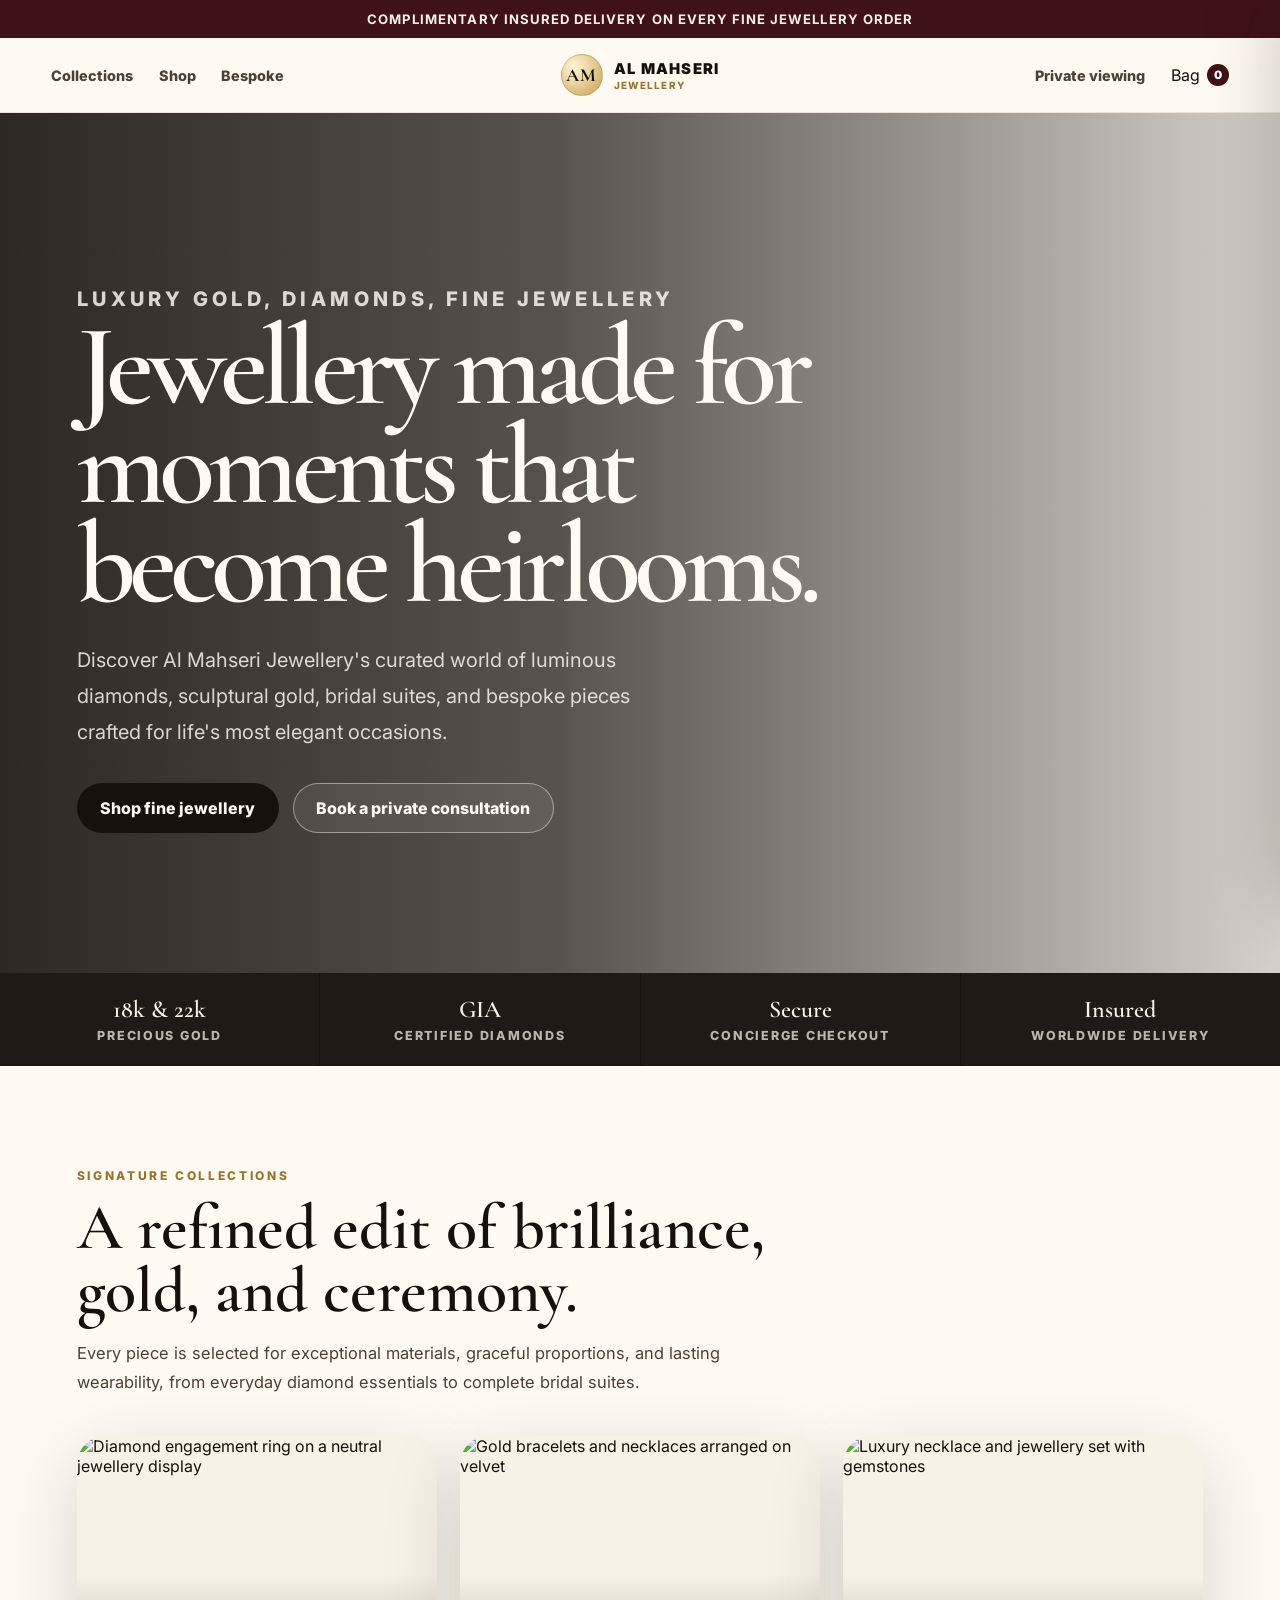
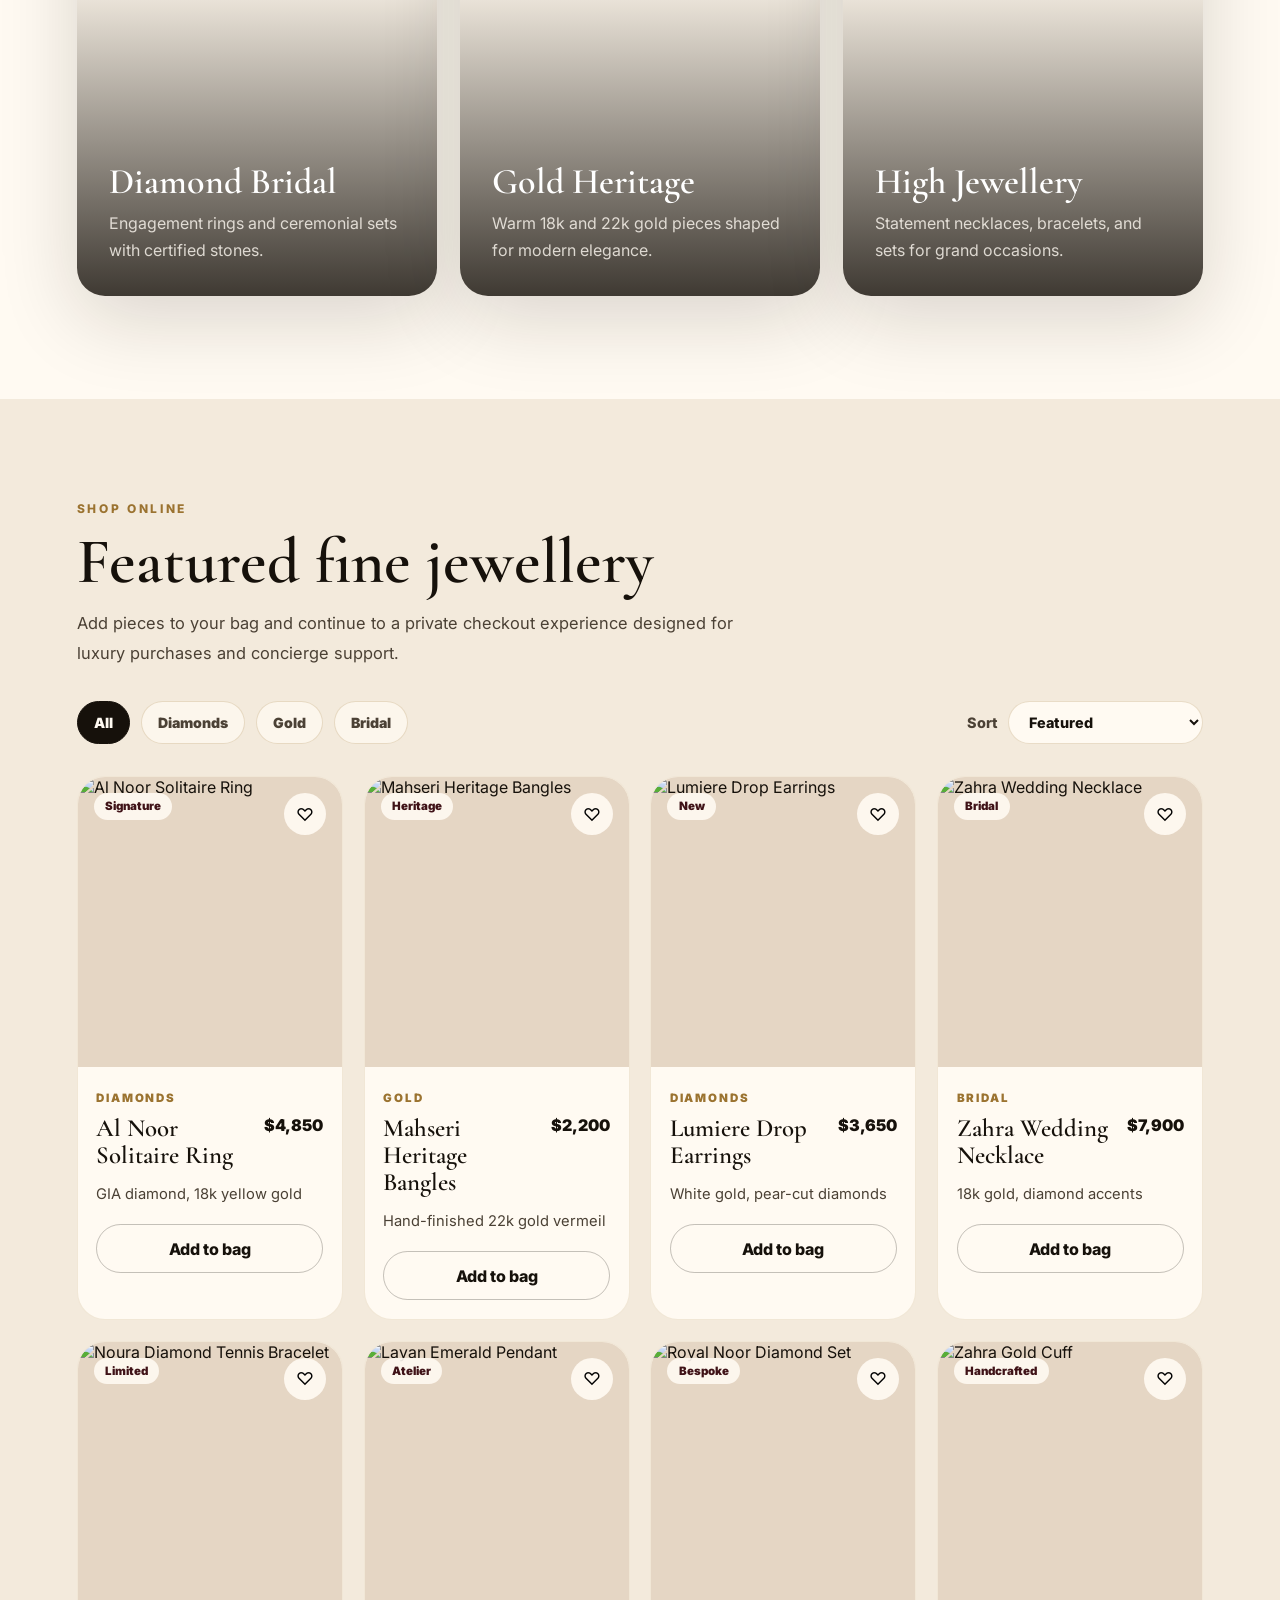
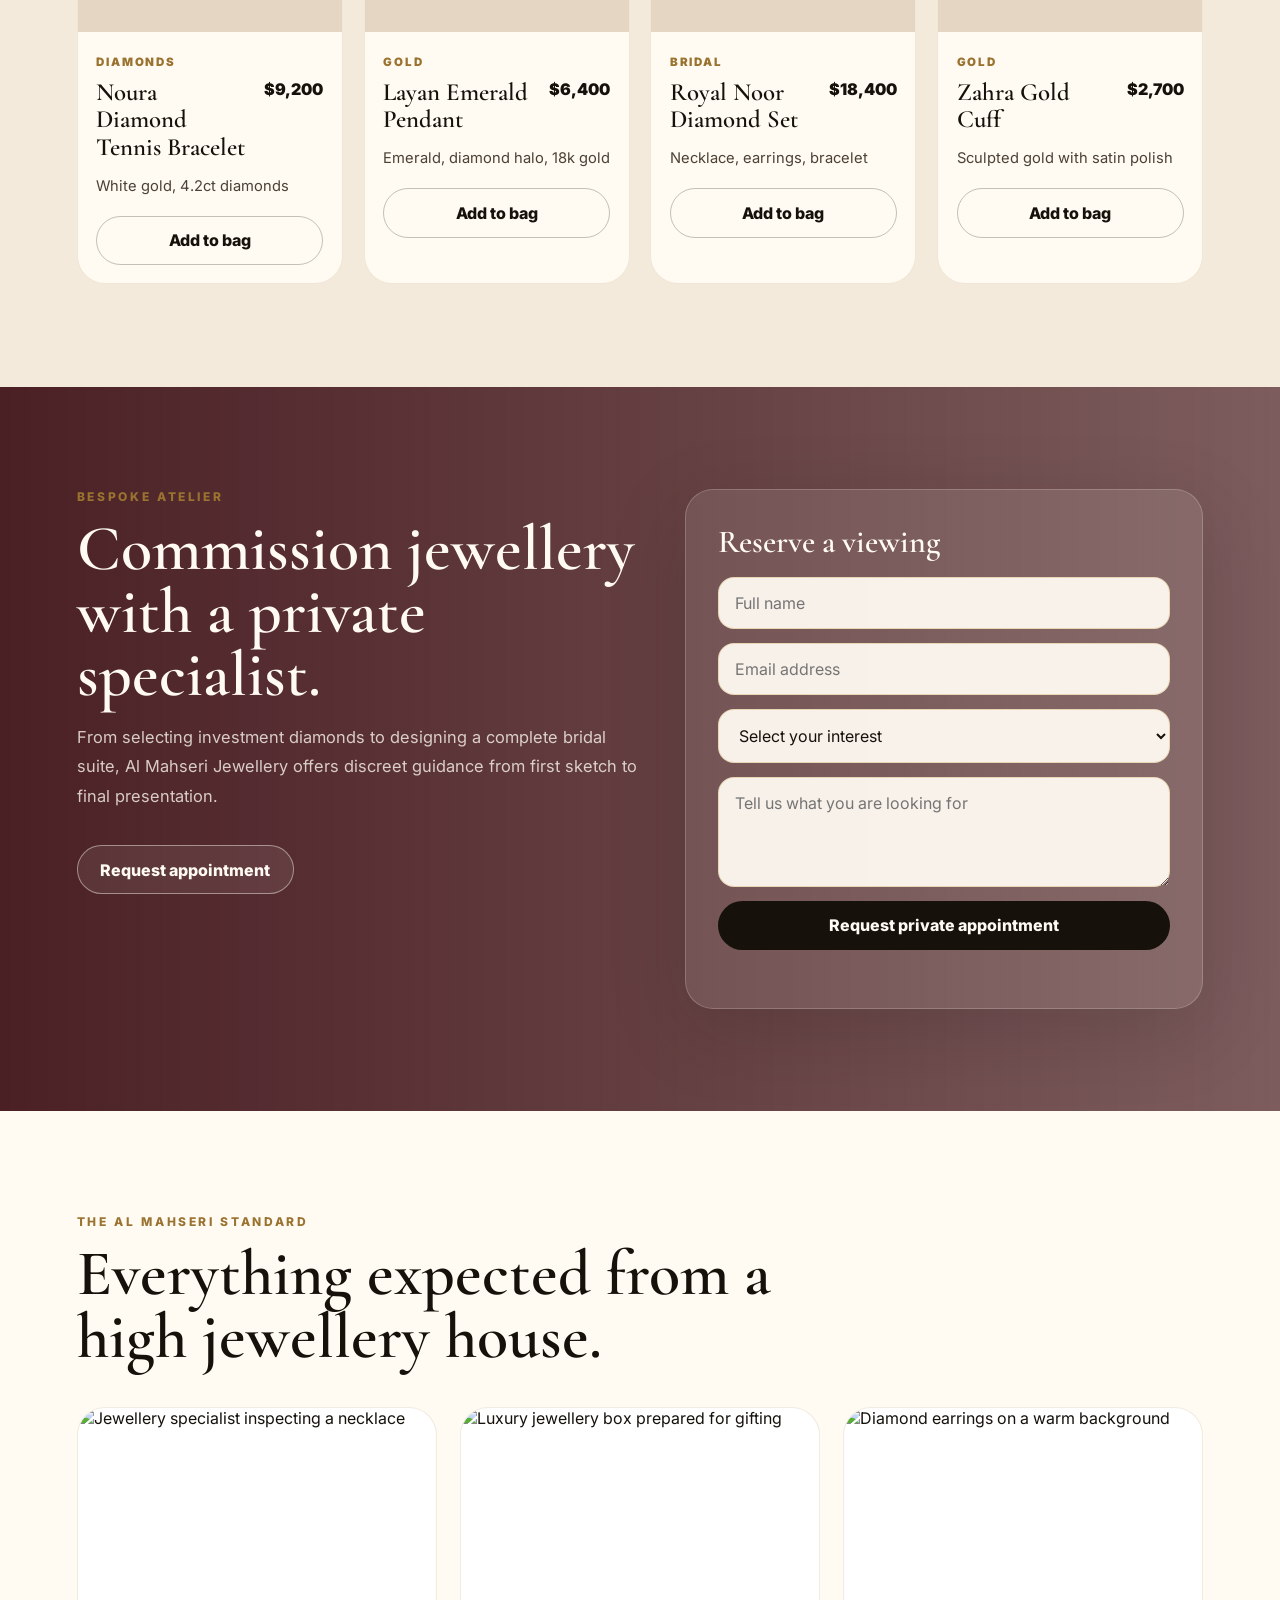
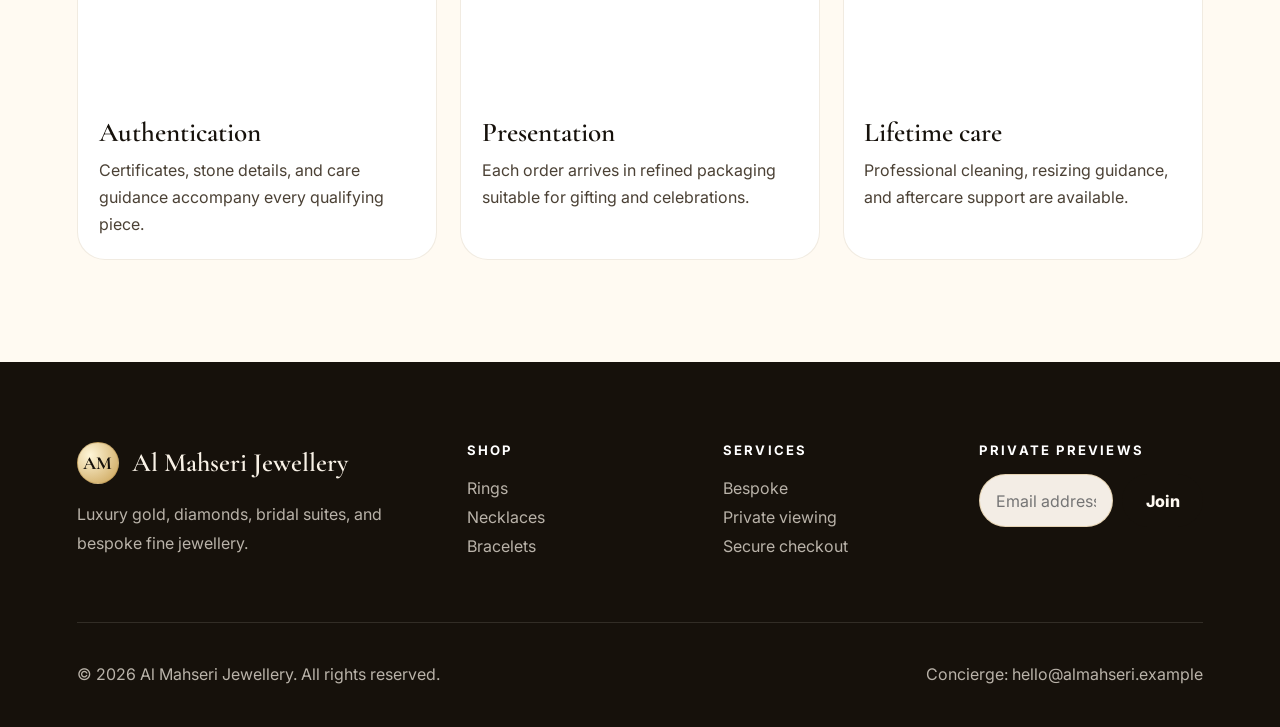
==== index.html @ 8e737059 "Build Al Mahseri Jewellery storefront Co-authored-by: Malek Mohammad <MosporD@users.noreply.github.c" ====
<!DOCTYPE html>
<html lang="en">
  <head>
    <meta charset="UTF-8" />
    <meta name="viewport" content="width=device-width, initial-scale=1.0" />
    <meta
      name="description"
      content="Al Mahseri Jewellery - a luxury online jewellery store for fine gold, diamonds, bridal sets, and bespoke high jewellery."
    />
    <title>Al Mahseri Jewellery | Luxury Fine Jewellery</title>
    <link rel="preconnect" href="https://fonts.googleapis.com" />
    <link rel="preconnect" href="https://fonts.gstatic.com" crossorigin />
    <link
      href="https://fonts.googleapis.com/css2?family=Cormorant+Garamond:wght@500;600;700&family=Inter:wght@400;500;600;700;800;900&display=swap"
      rel="stylesheet"
    />
    <link rel="stylesheet" href="styles.css" />
  </head>
  <body>
    <div class="top-banner">Complimentary insured delivery on every fine jewellery order</div>

    <header class="site-header">
      <nav class="nav-links" aria-label="Primary navigation">
        <a href="#collections">Collections</a>
        <a href="#shop">Shop</a>
        <a href="#bespoke">Bespoke</a>
      </nav>

      <a class="brand" href="#home" aria-label="Al Mahseri Jewellery home">
        <span class="brand-mark">AM</span>
        <span class="brand-text">
          <span class="brand-title">Al Mahseri</span>
          <span class="brand-subtitle">Jewellery</span>
        </span>
      </a>

      <div class="header-actions">
        <a href="#visit">Private viewing</a>
        <button class="icon-button" type="button" aria-controls="cart-drawer" aria-expanded="false" data-cart-open>
          Bag
          <span class="cart-count" data-cart-count>0</span>
        </button>
      </div>

      <button class="icon-button menu-toggle" type="button" aria-expanded="false" data-menu-toggle>
        Menu
      </button>
    </header>

    <main id="home">
      <section class="hero">
        <div class="hero-content">
          <p class="eyebrow">Luxury gold, diamonds, fine jewellery</p>
          <h1>Jewellery made for moments that become heirlooms.</h1>
          <p>
            Discover Al Mahseri Jewellery's curated world of luminous diamonds,
            sculptural gold, bridal suites, and bespoke pieces crafted for life's most
            elegant occasions.
          </p>
          <div class="hero-actions">
            <a class="btn primary" href="#shop">Shop fine jewellery</a>
            <a class="btn secondary" href="#bespoke">Book a private consultation</a>
          </div>
        </div>
      </section>

      <section class="trust-strip" aria-label="Shopping promises">
        <div class="trust-item">
          <strong>18k & 22k</strong>
          <span>Precious gold</span>
        </div>
        <div class="trust-item">
          <strong>GIA</strong>
          <span>Certified diamonds</span>
        </div>
        <div class="trust-item">
          <strong>Secure</strong>
          <span>Concierge checkout</span>
        </div>
        <div class="trust-item">
          <strong>Insured</strong>
          <span>Worldwide delivery</span>
        </div>
      </section>

      <section class="section" id="collections">
        <div class="section-header">
          <div>
            <p class="eyebrow">Signature collections</p>
            <h2 class="section-heading">A refined edit of brilliance, gold, and ceremony.</h2>
            <p class="section-copy">
              Every piece is selected for exceptional materials, graceful proportions, and lasting
              wearability, from everyday diamond essentials to complete bridal suites.
            </p>
          </div>
        </div>

        <div class="collection-grid">
          <article class="collection-card">
            <img
              src="https://images.unsplash.com/photo-1605100804763-247f67b3557e?auto=format&fit=crop&w=900&q=80"
              alt="Diamond engagement ring on a neutral jewellery display"
            />
            <div class="collection-card-content">
              <h3>Diamond Bridal</h3>
              <p>Engagement rings and ceremonial sets with certified stones.</p>
            </div>
          </article>
          <article class="collection-card">
            <img
              src="https://images.unsplash.com/photo-1602751584552-8ba73aad10e1?auto=format&fit=crop&w=900&q=80"
              alt="Gold bracelets and necklaces arranged on velvet"
            />
            <div class="collection-card-content">
              <h3>Gold Heritage</h3>
              <p>Warm 18k and 22k gold pieces shaped for modern elegance.</p>
            </div>
          </article>
          <article class="collection-card">
            <img
              src="https://images.unsplash.com/photo-1617038220319-276d3cfab638?auto=format&fit=crop&w=900&q=80"
              alt="Luxury necklace and jewellery set with gemstones"
            />
            <div class="collection-card-content">
              <h3>High Jewellery</h3>
              <p>Statement necklaces, bracelets, and sets for grand occasions.</p>
            </div>
          </article>
        </div>
      </section>

      <section class="section shop" id="shop">
        <div class="section-header">
          <div>
            <p class="eyebrow">Shop online</p>
            <h2 class="section-heading">Featured fine jewellery</h2>
            <p class="section-copy">
              Add pieces to your bag and continue to a private checkout experience designed for
              luxury purchases and concierge support.
            </p>
          </div>
        </div>

        <div class="shop-toolbar">
          <div class="filters" aria-label="Filter products">
            <button class="filter-button active" type="button" data-filter="All">All</button>
            <button class="filter-button" type="button" data-filter="Diamonds">Diamonds</button>
            <button class="filter-button" type="button" data-filter="Gold">Gold</button>
            <button class="filter-button" type="button" data-filter="Bridal">Bridal</button>
          </div>
          <label class="sort-control">
            Sort
            <select name="sort" data-sort>
              <option value="featured">Featured</option>
              <option value="price-asc">Price: low to high</option>
              <option value="price-desc">Price: high to low</option>
            </select>
          </label>
        </div>

        <div class="product-grid" data-product-grid></div>
      </section>

      <section class="section bespoke" id="bespoke">
        <div>
          <p class="eyebrow">Bespoke atelier</p>
          <h2 class="section-heading">Commission jewellery with a private specialist.</h2>
          <p class="section-copy">
            From selecting investment diamonds to designing a complete bridal suite, Al Mahseri
            Jewellery offers discreet guidance from first sketch to final presentation.
          </p>
          <div class="hero-actions">
            <a class="btn secondary" href="#visit">Request appointment</a>
          </div>
        </div>

        <div class="appointment-card" id="visit">
          <h3>Reserve a viewing</h3>
          <form data-appointment-form>
            <input type="text" name="name" placeholder="Full name" required />
            <input type="email" name="email" placeholder="Email address" required />
            <select name="interest" required>
              <option value="">Select your interest</option>
              <option>Engagement rings</option>
              <option>Diamond jewellery</option>
              <option>Gold sets</option>
              <option>Bespoke commission</option>
            </select>
            <textarea name="message" placeholder="Tell us what you are looking for"></textarea>
            <button class="btn primary" type="submit">Request private appointment</button>
            <p class="checkout-note" data-appointment-message></p>
          </form>
        </div>
      </section>

      <section class="section">
        <div class="section-header">
          <div>
            <p class="eyebrow">The Al Mahseri standard</p>
            <h2 class="section-heading">Everything expected from a high jewellery house.</h2>
          </div>
        </div>
        <div class="journal-grid">
          <article class="journal-card">
            <img
              src="https://images.unsplash.com/photo-1515562141207-7a88fb7ce338?auto=format&fit=crop&w=900&q=80"
              alt="Jewellery specialist inspecting a necklace"
            />
            <div>
              <h3>Authentication</h3>
              <p>Certificates, stone details, and care guidance accompany every qualifying piece.</p>
            </div>
          </article>
          <article class="journal-card">
            <img
              src="https://images.unsplash.com/photo-1523293182086-7651a899d37f?auto=format&fit=crop&w=900&q=80"
              alt="Luxury jewellery box prepared for gifting"
            />
            <div>
              <h3>Presentation</h3>
              <p>Each order arrives in refined packaging suitable for gifting and celebrations.</p>
            </div>
          </article>
          <article class="journal-card">
            <img
              src="https://images.unsplash.com/photo-1535632066927-ab7c9ab60908?auto=format&fit=crop&w=900&q=80"
              alt="Diamond earrings on a warm background"
            />
            <div>
              <h3>Lifetime care</h3>
              <p>Professional cleaning, resizing guidance, and aftercare support are available.</p>
            </div>
          </article>
        </div>
      </section>
    </main>

    <footer class="site-footer">
      <div class="footer-grid">
        <div>
          <div class="footer-logo">
            <span class="brand-mark">AM</span>
            <strong>Al Mahseri Jewellery</strong>
          </div>
          <p>Luxury gold, diamonds, bridal suites, and bespoke fine jewellery.</p>
        </div>
        <div>
          <h3>Shop</h3>
          <ul>
            <li><a href="#shop">Rings</a></li>
            <li><a href="#shop">Necklaces</a></li>
            <li><a href="#shop">Bracelets</a></li>
          </ul>
        </div>
        <div>
          <h3>Services</h3>
          <ul>
            <li><a href="#bespoke">Bespoke</a></li>
            <li><a href="#visit">Private viewing</a></li>
            <li><a href="#shop">Secure checkout</a></li>
          </ul>
        </div>
        <div>
          <h3>Private previews</h3>
          <form class="newsletter" data-newsletter-form>
            <input type="email" name="email" placeholder="Email address" required />
            <button class="btn primary" type="submit">Join</button>
          </form>
          <p class="checkout-note" data-newsletter-message></p>
        </div>
      </div>
      <div class="footer-bottom">
        <p>&copy; <span data-year></span> Al Mahseri Jewellery. All rights reserved.</p>
        <p>Concierge: hello@almahseri.example</p>
      </div>
    </footer>

    <div class="cart-overlay" data-cart-close></div>
    <aside class="cart-drawer" id="cart-drawer" aria-label="Shopping cart" aria-hidden="true" data-cart-drawer>
      <div class="cart-header">
        <div>
          <p class="eyebrow">Your selection</p>
          <h2>Shopping bag</h2>
        </div>
        <button class="cart-close" type="button" aria-label="Close cart" data-cart-close>&times;</button>
      </div>
      <div class="cart-items" data-cart-items></div>
      <div class="cart-footer">
        <div class="cart-row">
          <span>Subtotal</span>
          <strong data-cart-total>$0</strong>
        </div>
        <button class="btn primary" type="button" data-checkout>Proceed to secure checkout</button>
        <p class="checkout-note" data-checkout-note>
          Taxes, insured delivery, and concierge payment options are confirmed at checkout.
        </p>
      </div>
    </aside>

    <div class="toast" role="status" aria-live="polite" data-toast></div>
    <script src="script.js"></script>
  </body>
</html>
---- styles.css ----
:root {
  --ink: #16110b;
  --ink-soft: #4b4135;
  --champagne: #f8f1e6;
  --ivory: #fffaf2;
  --gold: #c9a052;
  --gold-deep: #9b7330;
  --claret: #3f1217;
  --stone: #d8c9b5;
  --shadow: 0 22px 80px rgba(22, 17, 11, 0.16);
  --radius-lg: 28px;
  --radius-md: 18px;
  font-family: "Inter", system-ui, -apple-system, BlinkMacSystemFont, "Segoe UI", sans-serif;
}

* {
  box-sizing: border-box;
}

html {
  scroll-behavior: smooth;
}

body {
  margin: 0;
  color: var(--ink);
  background: var(--ivory);
}

body.menu-open,
body.cart-open {
  overflow: hidden;
}

img {
  display: block;
  max-width: 100%;
}

a {
  color: inherit;
  text-decoration: none;
}

button,
input,
select,
textarea {
  font: inherit;
}

.eyebrow {
  color: var(--gold-deep);
  font-size: 0.75rem;
  font-weight: 800;
  letter-spacing: 0.22em;
  margin: 0 0 0.9rem;
  text-transform: uppercase;
}

.section-heading {
  margin: 0;
  font-family: "Cormorant Garamond", Georgia, serif;
  font-size: clamp(2.4rem, 5vw, 4.6rem);
  font-weight: 600;
  line-height: 0.98;
}

.section-copy {
  color: var(--ink-soft);
  font-size: 1.03rem;
  line-height: 1.8;
  margin: 1rem 0 0;
  max-width: 690px;
}

.btn {
  align-items: center;
  border: 1px solid transparent;
  border-radius: 999px;
  cursor: pointer;
  display: inline-flex;
  font-weight: 800;
  gap: 0.55rem;
  justify-content: center;
  min-height: 48px;
  padding: 0.85rem 1.4rem;
  transition: transform 180ms ease, border-color 180ms ease, background 180ms ease, color 180ms ease;
}

.btn:hover {
  transform: translateY(-2px);
}

.btn.primary {
  background: var(--ink);
  color: var(--ivory);
}

.btn.secondary {
  background: rgba(255, 250, 242, 0.08);
  border-color: rgba(255, 250, 242, 0.45);
  color: var(--ivory);
}

.btn.outline {
  background: transparent;
  border-color: rgba(22, 17, 11, 0.25);
  color: var(--ink);
}

.top-banner {
  background: var(--claret);
  color: var(--champagne);
  font-size: 0.82rem;
  font-weight: 700;
  letter-spacing: 0.08em;
  padding: 0.7rem 1.5rem;
  text-align: center;
  text-transform: uppercase;
}

.site-header {
  align-items: center;
  background: rgba(255, 250, 242, 0.88);
  backdrop-filter: blur(18px);
  border-bottom: 1px solid rgba(155, 115, 48, 0.15);
  display: grid;
  gap: 1rem;
  grid-template-columns: 1fr auto 1fr;
  left: 0;
  padding: 1rem clamp(1.2rem, 4vw, 4rem);
  position: sticky;
  right: 0;
  top: 0;
  z-index: 20;
}

.brand {
  align-items: center;
  display: inline-flex;
  gap: 0.7rem;
  justify-self: center;
  letter-spacing: 0.08em;
  text-transform: uppercase;
}

.brand-mark {
  align-items: center;
  background: radial-gradient(circle at 30% 30%, #fff6d8, var(--gold));
  border: 1px solid rgba(155, 115, 48, 0.35);
  border-radius: 50%;
  color: var(--ink);
  display: inline-flex;
  font-family: "Cormorant Garamond", Georgia, serif;
  font-size: 1.15rem;
  font-weight: 700;
  height: 42px;
  justify-content: center;
  width: 42px;
}

.brand-text {
  display: grid;
  gap: 0.1rem;
}

.brand-title {
  font-size: 0.93rem;
  font-weight: 900;
}

.brand-subtitle {
  color: var(--gold-deep);
  font-size: 0.62rem;
  font-weight: 800;
}

.nav-links,
.header-actions {
  align-items: center;
  display: flex;
  gap: clamp(0.85rem, 2vw, 1.7rem);
}

.nav-links a,
.header-actions a {
  color: var(--ink-soft);
  font-size: 0.9rem;
  font-weight: 800;
}

.nav-links a:hover,
.header-actions a:hover {
  color: var(--ink);
}

.header-actions {
  justify-content: flex-end;
}

.icon-button {
  align-items: center;
  background: none;
  border: 0;
  color: var(--ink);
  cursor: pointer;
  display: inline-flex;
  gap: 0.45rem;
  padding: 0;
  position: relative;
}

.cart-count {
  align-items: center;
  background: var(--claret);
  border-radius: 999px;
  color: #fff;
  display: inline-flex;
  font-size: 0.72rem;
  font-weight: 900;
  height: 22px;
  justify-content: center;
  min-width: 22px;
  padding: 0 0.35rem;
}

.menu-toggle {
  display: none;
}

.hero {
  background:
    linear-gradient(90deg, rgba(22, 17, 11, 0.9) 0%, rgba(22, 17, 11, 0.72) 43%, rgba(22, 17, 11, 0.18) 100%),
    url("https://images.unsplash.com/photo-1617038220319-276d3cfab638?auto=format&fit=crop&w=1800&q=80") center/cover;
  color: var(--ivory);
  min-height: 760px;
  padding: clamp(5rem, 11vw, 9rem) clamp(1.2rem, 6vw, 5rem);
  position: relative;
}

.hero-content {
  max-width: 760px;
}

.hero h1 {
  font-family: "Cormorant Garamond", Georgia, serif;
  font-size: clamp(4rem, 9vw, 8.6rem);
  font-weight: 600;
  letter-spacing: -0.055em;
  line-height: 0.86;
  margin: 0;
}

.hero p {
  color: rgba(255, 250, 242, 0.82);
  font-size: clamp(1rem, 2vw, 1.25rem);
  line-height: 1.8;
  margin: 1.7rem 0 0;
  max-width: 620px;
}

.hero-actions {
  display: flex;
  flex-wrap: wrap;
  gap: 0.9rem;
  margin-top: 2.1rem;
}

.trust-strip {
  background: var(--ink);
  color: var(--champagne);
  display: grid;
  gap: 1px;
  grid-template-columns: repeat(4, 1fr);
}

.trust-item {
  background: rgba(255, 250, 242, 0.04);
  padding: 1.35rem clamp(1rem, 3vw, 2rem);
  text-align: center;
}

.trust-item strong {
  display: block;
  font-family: "Cormorant Garamond", Georgia, serif;
  font-size: 1.5rem;
  font-weight: 600;
}

.trust-item span {
  color: rgba(248, 241, 230, 0.72);
  font-size: 0.78rem;
  font-weight: 800;
  letter-spacing: 0.14em;
  text-transform: uppercase;
}

.section {
  padding: clamp(4rem, 8vw, 7rem) clamp(1.2rem, 6vw, 5rem);
}

.section-header {
  align-items: end;
  display: flex;
  gap: 2rem;
  justify-content: space-between;
  margin-bottom: 2.4rem;
}

.section-header > div {
  max-width: 760px;
}

.collection-grid {
  display: grid;
  gap: 1.4rem;
  grid-template-columns: repeat(3, 1fr);
}

.collection-card {
  background: var(--champagne);
  border-radius: var(--radius-lg);
  box-shadow: var(--shadow);
  min-height: 460px;
  overflow: hidden;
  position: relative;
}

.collection-card img {
  height: 100%;
  object-fit: cover;
  position: absolute;
  width: 100%;
}

.collection-card::after {
  background: linear-gradient(180deg, transparent 30%, rgba(22, 17, 11, 0.82));
  content: "";
  inset: 0;
  position: absolute;
}

.collection-card-content {
  bottom: 0;
  color: #fff;
  padding: 2rem;
  position: absolute;
  z-index: 1;
}

.collection-card-content h3 {
  font-family: "Cormorant Garamond", Georgia, serif;
  font-size: 2.25rem;
  font-weight: 600;
  margin: 0 0 0.45rem;
}

.collection-card-content p {
  color: rgba(255, 250, 242, 0.8);
  line-height: 1.7;
  margin: 0;
}

.shop {
  background: #f3eadc;
}

.shop-toolbar {
  align-items: center;
  display: flex;
  gap: 1rem;
  justify-content: space-between;
  margin: -0.4rem 0 2rem;
}

.filters {
  display: flex;
  flex-wrap: wrap;
  gap: 0.7rem;
}

.filter-button {
  background: rgba(255, 250, 242, 0.75);
  border: 1px solid rgba(155, 115, 48, 0.22);
  border-radius: 999px;
  color: var(--ink-soft);
  cursor: pointer;
  font-size: 0.88rem;
  font-weight: 900;
  padding: 0.75rem 1rem;
}

.filter-button.active {
  background: var(--ink);
  border-color: var(--ink);
  color: var(--ivory);
}

.sort-control {
  align-items: center;
  color: var(--ink-soft);
  display: inline-flex;
  font-size: 0.9rem;
  font-weight: 800;
  gap: 0.6rem;
}

.sort-control select {
  background: var(--ivory);
  border: 1px solid rgba(155, 115, 48, 0.22);
  border-radius: 999px;
  color: var(--ink);
  padding: 0.7rem 2.2rem 0.7rem 1rem;
}

.product-grid {
  display: grid;
  gap: 1.3rem;
  grid-template-columns: repeat(4, 1fr);
}

.product-card {
  background: var(--ivory);
  border: 1px solid rgba(155, 115, 48, 0.14);
  border-radius: var(--radius-lg);
  overflow: hidden;
  transition: transform 180ms ease, box-shadow 180ms ease;
}

.product-card:hover {
  box-shadow: var(--shadow);
  transform: translateY(-5px);
}

.product-media {
  aspect-ratio: 1 / 1.1;
  background: #e5d6c4;
  overflow: hidden;
  position: relative;
}

.product-media img {
  height: 100%;
  object-fit: cover;
  transition: transform 260ms ease;
  width: 100%;
}

.product-card:hover .product-media img {
  transform: scale(1.05);
}

.tag {
  background: rgba(255, 250, 242, 0.9);
  border-radius: 999px;
  color: var(--claret);
  font-size: 0.72rem;
  font-weight: 900;
  left: 1rem;
  padding: 0.4rem 0.7rem;
  position: absolute;
  top: 1rem;
}

.wishlist {
  align-items: center;
  background: rgba(255, 250, 242, 0.92);
  border: 0;
  border-radius: 50%;
  cursor: pointer;
  display: inline-flex;
  font-size: 1.1rem;
  height: 42px;
  justify-content: center;
  position: absolute;
  right: 1rem;
  top: 1rem;
  width: 42px;
}

.wishlist.active {
  color: var(--claret);
}

.product-info {
  padding: 1.15rem;
}

.product-meta {
  color: var(--gold-deep);
  font-size: 0.72rem;
  font-weight: 900;
  letter-spacing: 0.16em;
  text-transform: uppercase;
}

.product-title-row {
  align-items: start;
  display: flex;
  gap: 0.8rem;
  justify-content: space-between;
  margin: 0.55rem 0 0.85rem;
}

.product-title-row h3 {
  font-family: "Cormorant Garamond", Georgia, serif;
  font-size: 1.55rem;
  font-weight: 600;
  line-height: 1.1;
  margin: 0;
}

.price {
  font-weight: 900;
  white-space: nowrap;
}

.product-info p {
  color: var(--ink-soft);
  font-size: 0.92rem;
  line-height: 1.6;
  margin: 0 0 1.1rem;
}

.product-card .btn {
  width: 100%;
}

.bespoke {
  background:
    linear-gradient(90deg, rgba(63, 18, 23, 0.94), rgba(63, 18, 23, 0.68)),
    url("https://images.unsplash.com/photo-1601121141461-9d6647bca1ed?auto=format&fit=crop&w=1800&q=80") center/cover;
  color: var(--ivory);
  display: grid;
  gap: 2rem;
  grid-template-columns: 1fr 0.9fr;
}

.bespoke .section-copy {
  color: rgba(255, 250, 242, 0.78);
}

.appointment-card {
  background: rgba(255, 250, 242, 0.1);
  border: 1px solid rgba(255, 250, 242, 0.2);
  border-radius: var(--radius-lg);
  box-shadow: var(--shadow);
  padding: clamp(1.2rem, 3vw, 2rem);
}

.appointment-card h3 {
  font-family: "Cormorant Garamond", Georgia, serif;
  font-size: 2rem;
  font-weight: 600;
  margin: 0 0 1rem;
}

.appointment-card form {
  display: grid;
  gap: 0.85rem;
}

.appointment-card input,
.appointment-card select,
.appointment-card textarea,
.newsletter input {
  background: rgba(255, 250, 242, 0.95);
  border: 1px solid rgba(201, 160, 82, 0.34);
  border-radius: 16px;
  color: var(--ink);
  padding: 0.95rem 1rem;
  width: 100%;
}

.appointment-card textarea {
  min-height: 110px;
  resize: vertical;
}

.journal-grid {
  display: grid;
  gap: 1.4rem;
  grid-template-columns: repeat(3, 1fr);
}

.journal-card {
  background: #fff;
  border: 1px solid rgba(155, 115, 48, 0.14);
  border-radius: var(--radius-lg);
  overflow: hidden;
}

.journal-card img {
  aspect-ratio: 1.25 / 1;
  object-fit: cover;
  width: 100%;
}

.journal-card div {
  padding: 1.3rem;
}

.journal-card h3 {
  font-family: "Cormorant Garamond", Georgia, serif;
  font-size: 1.7rem;
  font-weight: 600;
  margin: 0 0 0.5rem;
}

.journal-card p {
  color: var(--ink-soft);
  line-height: 1.7;
  margin: 0;
}

.site-footer {
  background: var(--ink);
  color: var(--champagne);
  padding: clamp(3rem, 7vw, 5rem) clamp(1.2rem, 6vw, 5rem) 1.4rem;
}

.footer-grid {
  display: grid;
  gap: 2rem;
  grid-template-columns: 1.6fr repeat(3, 1fr);
}

.footer-logo {
  align-items: center;
  display: flex;
  gap: 0.8rem;
  margin-bottom: 1rem;
}

.footer-logo strong {
  display: block;
  font-family: "Cormorant Garamond", Georgia, serif;
  font-size: 1.65rem;
  font-weight: 600;
}

.site-footer p,
.site-footer li,
.site-footer a {
  color: rgba(248, 241, 230, 0.72);
  line-height: 1.8;
}

.site-footer h3 {
  color: #fff;
  font-size: 0.82rem;
  letter-spacing: 0.16em;
  margin: 0 0 1rem;
  text-transform: uppercase;
}

.site-footer ul {
  list-style: none;
  margin: 0;
  padding: 0;
}

.newsletter {
  display: flex;
  gap: 0.6rem;
}

.newsletter input {
  border-radius: 999px;
}

.footer-bottom {
  border-top: 1px solid rgba(248, 241, 230, 0.12);
  display: flex;
  justify-content: space-between;
  margin-top: 3rem;
  padding-top: 1.3rem;
}

.cart-overlay {
  background: rgba(22, 17, 11, 0.48);
  inset: 0;
  opacity: 0;
  pointer-events: none;
  position: fixed;
  transition: opacity 200ms ease;
  z-index: 30;
}

.cart-drawer {
  background: var(--ivory);
  box-shadow: -25px 0 70px rgba(22, 17, 11, 0.22);
  display: flex;
  flex-direction: column;
  height: 100vh;
  max-width: 440px;
  position: fixed;
  right: 0;
  top: 0;
  transform: translateX(105%);
  transition: transform 220ms ease;
  width: min(92vw, 440px);
  z-index: 40;
}

body.cart-open .cart-overlay {
  opacity: 1;
  pointer-events: auto;
}

body.cart-open .cart-drawer {
  transform: translateX(0);
}

.cart-header,
.cart-footer {
  padding: 1.2rem;
}

.cart-header {
  align-items: center;
  border-bottom: 1px solid rgba(155, 115, 48, 0.16);
  display: flex;
  justify-content: space-between;
}

.cart-header h2 {
  font-family: "Cormorant Garamond", Georgia, serif;
  font-size: 2rem;
  font-weight: 600;
  margin: 0;
}

.cart-close {
  background: none;
  border: 0;
  cursor: pointer;
  font-size: 1.6rem;
}

.cart-items {
  flex: 1;
  overflow-y: auto;
  padding: 1rem 1.2rem;
}

.cart-empty {
  color: var(--ink-soft);
  line-height: 1.7;
}

.cart-item {
  align-items: center;
  border-bottom: 1px solid rgba(155, 115, 48, 0.12);
  display: grid;
  gap: 0.9rem;
  grid-template-columns: 74px 1fr auto;
  padding: 1rem 0;
}

.cart-item img {
  aspect-ratio: 1;
  border-radius: 16px;
  object-fit: cover;
}

.cart-item h3 {
  font-family: "Cormorant Garamond", Georgia, serif;
  font-size: 1.25rem;
  font-weight: 600;
  margin: 0 0 0.25rem;
}

.cart-item p {
  color: var(--ink-soft);
  margin: 0;
}

.quantity-controls {
  align-items: center;
  border: 1px solid rgba(155, 115, 48, 0.22);
  border-radius: 999px;
  display: inline-flex;
  margin-top: 0.55rem;
  overflow: hidden;
}

.quantity-controls button {
  background: transparent;
  border: 0;
  cursor: pointer;
  padding: 0.25rem 0.55rem;
}

.quantity-controls span {
  font-weight: 900;
  min-width: 26px;
  text-align: center;
}

.remove-item {
  background: none;
  border: 0;
  color: var(--claret);
  cursor: pointer;
  font-size: 0.8rem;
  font-weight: 900;
}

.cart-footer {
  border-top: 1px solid rgba(155, 115, 48, 0.16);
}

.cart-row {
  display: flex;
  font-weight: 900;
  justify-content: space-between;
  margin-bottom: 1rem;
}

.checkout-note {
  color: var(--ink-soft);
  font-size: 0.82rem;
  line-height: 1.6;
  margin: 0.8rem 0 0;
}

.toast {
  background: var(--ink);
  border: 1px solid rgba(201, 160, 82, 0.3);
  border-radius: 999px;
  bottom: 1.3rem;
  box-shadow: var(--shadow);
  color: var(--ivory);
  font-weight: 800;
  left: 50%;
  opacity: 0;
  padding: 0.85rem 1.3rem;
  pointer-events: none;
  position: fixed;
  transform: translate(-50%, 16px);
  transition: opacity 180ms ease, transform 180ms ease;
  z-index: 60;
}

.toast.show {
  opacity: 1;
  transform: translate(-50%, 0);
}

@media (max-width: 1100px) {
  .product-grid {
    grid-template-columns: repeat(3, 1fr);
  }

  .collection-grid,
  .journal-grid,
  .bespoke,
  .footer-grid {
    grid-template-columns: repeat(2, 1fr);
  }
}

@media (max-width: 800px) {
  .site-header {
    grid-template-columns: auto 1fr auto;
  }

  .brand {
    justify-self: start;
  }

  .menu-toggle {
    display: inline-flex;
    justify-self: end;
  }

  .nav-links,
  .header-actions {
    background: rgba(255, 250, 242, 0.98);
    border-top: 1px solid rgba(155, 115, 48, 0.16);
    box-shadow: var(--shadow);
    display: none;
    grid-column: 1 / -1;
    justify-content: start;
    padding: 1rem 0;
  }

  body.menu-open .nav-links,
  body.menu-open .header-actions {
    display: flex;
    flex-wrap: wrap;
  }

  .header-actions {
    padding-top: 0;
  }

  .hero {
    min-height: 640px;
  }

  .trust-strip,
  .product-grid {
    grid-template-columns: repeat(2, 1fr);
  }

  .section-header,
  .shop-toolbar,
  .footer-bottom {
    align-items: start;
    flex-direction: column;
  }
}

@media (max-width: 580px) {
  .hero h1 {
    font-size: clamp(3.4rem, 19vw, 5rem);
  }

  .collection-grid,
  .journal-grid,
  .bespoke,
  .footer-grid,
  .product-grid,
  .trust-strip {
    grid-template-columns: 1fr;
  }

  .collection-card {
    min-height: 380px;
  }

  .newsletter {
    flex-direction: column;
  }

  .cart-item {
    grid-template-columns: 64px 1fr;
  }

  .remove-item {
    grid-column: 2;
    justify-self: start;
  }
}
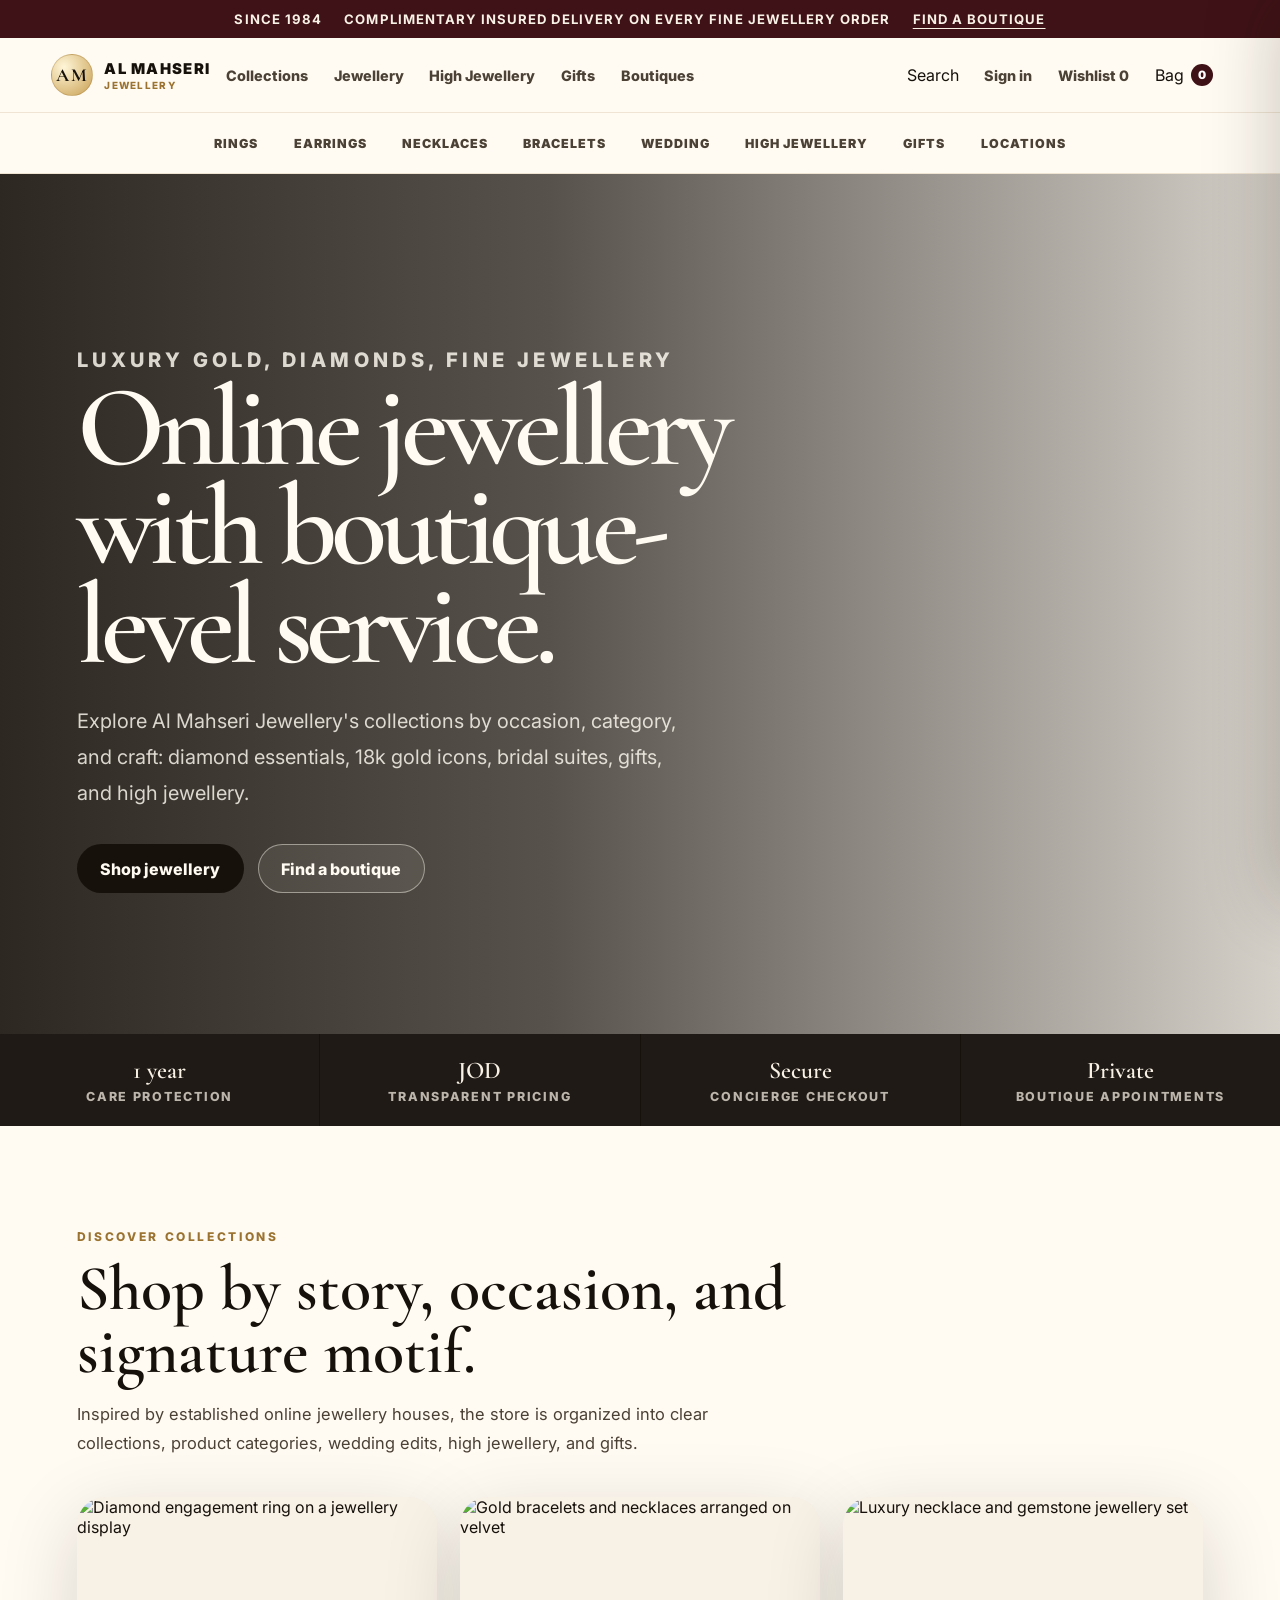
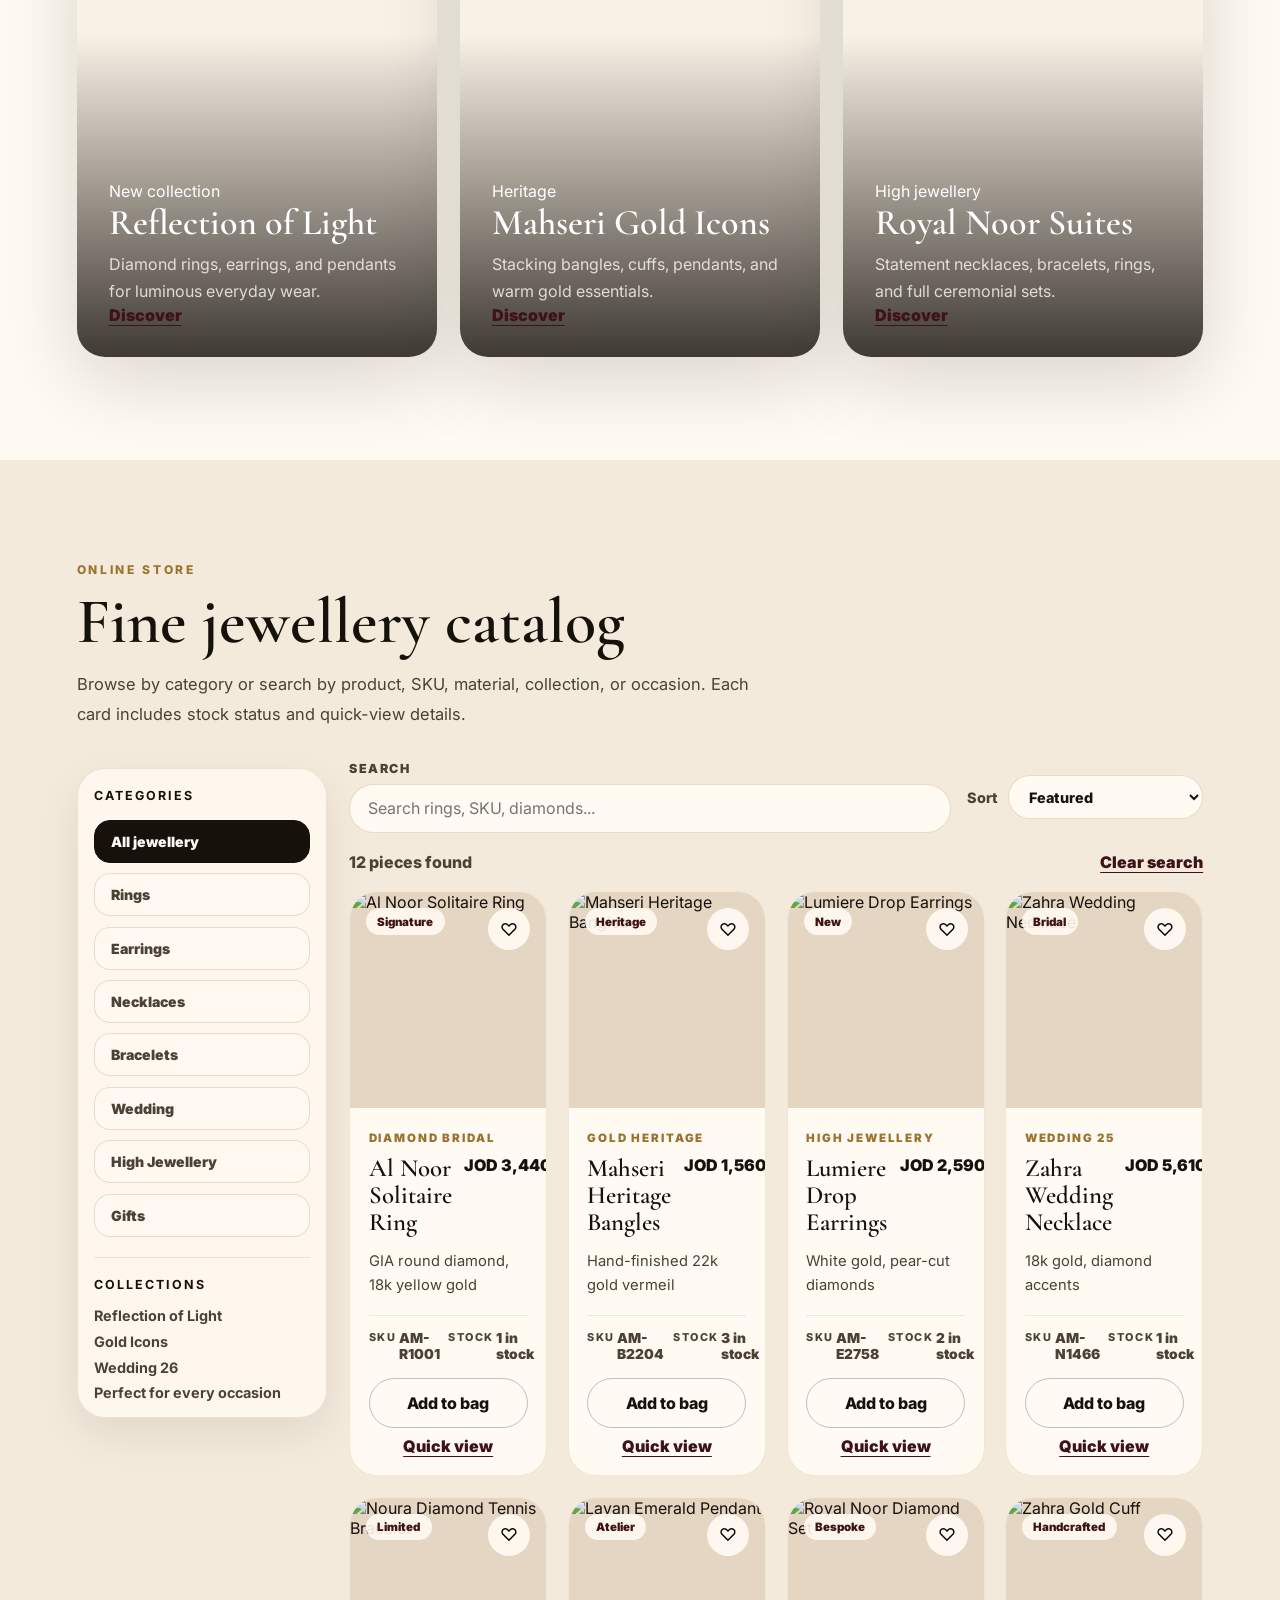
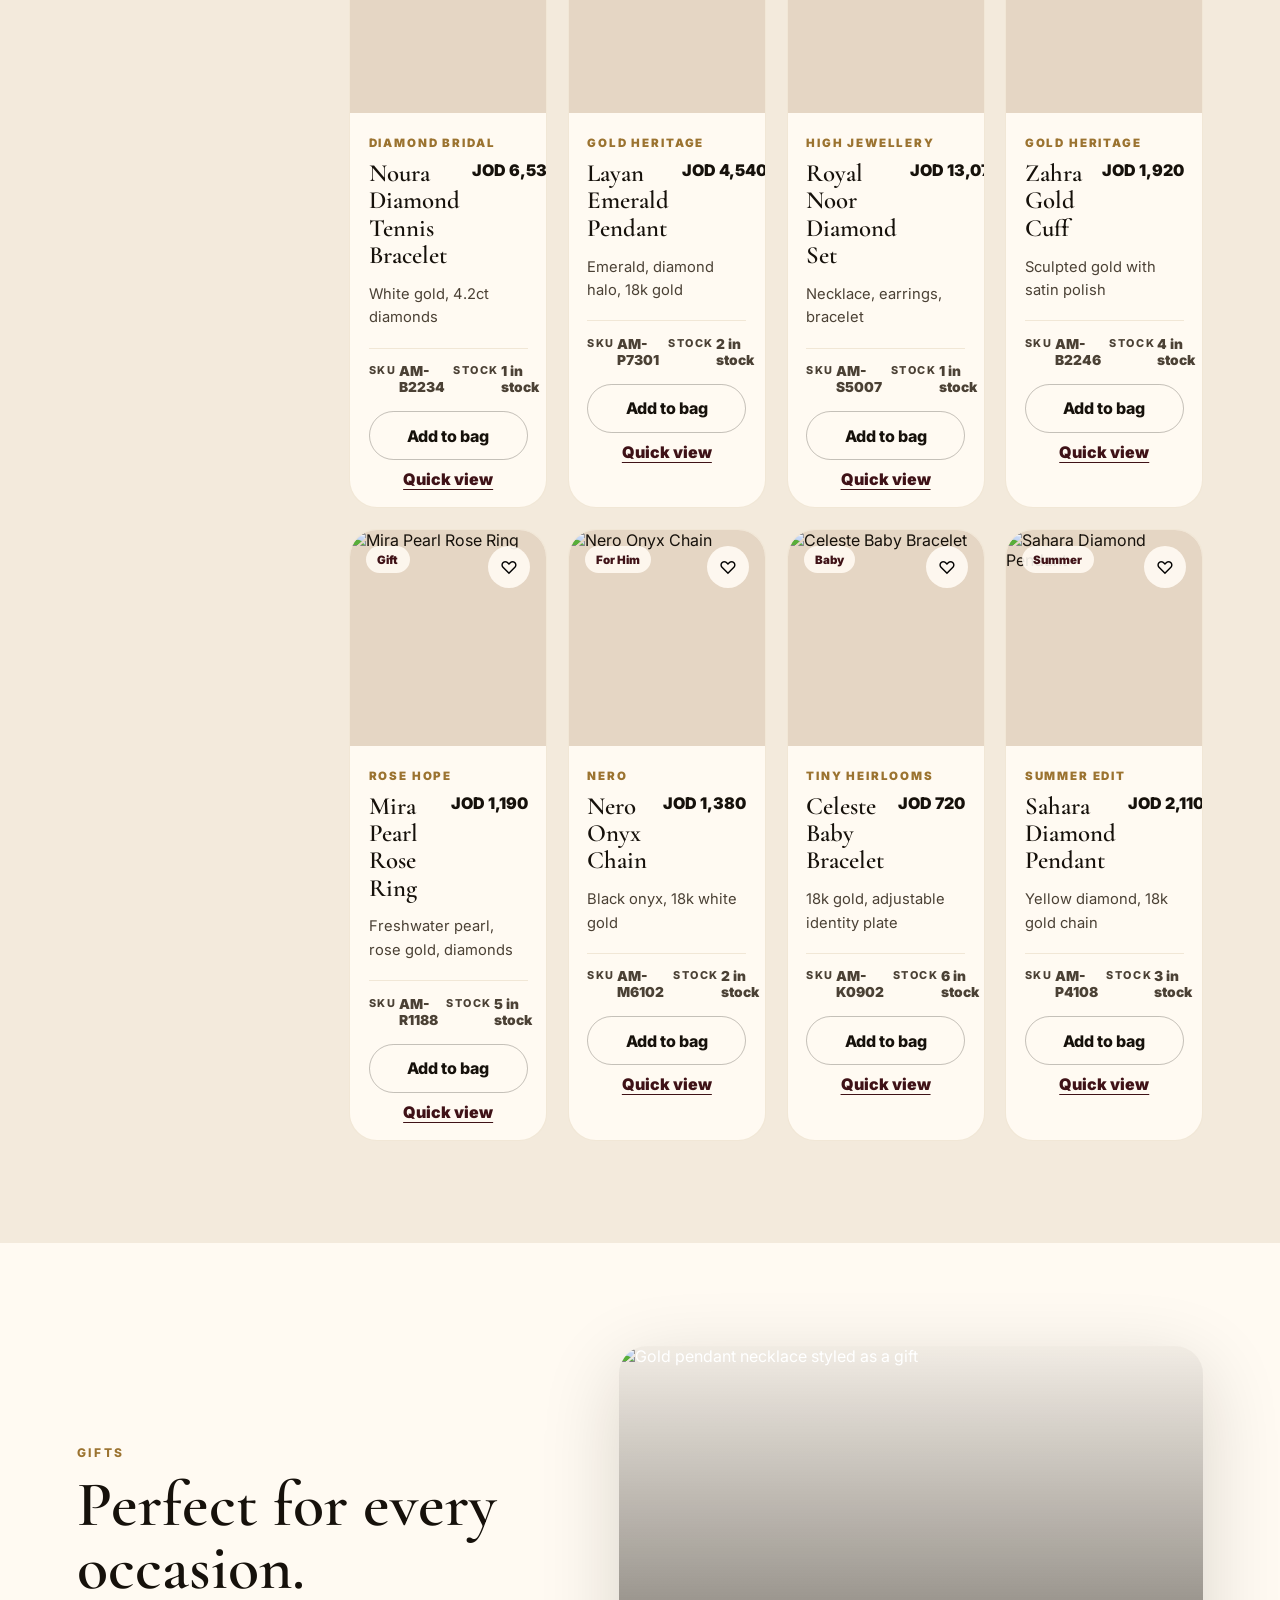
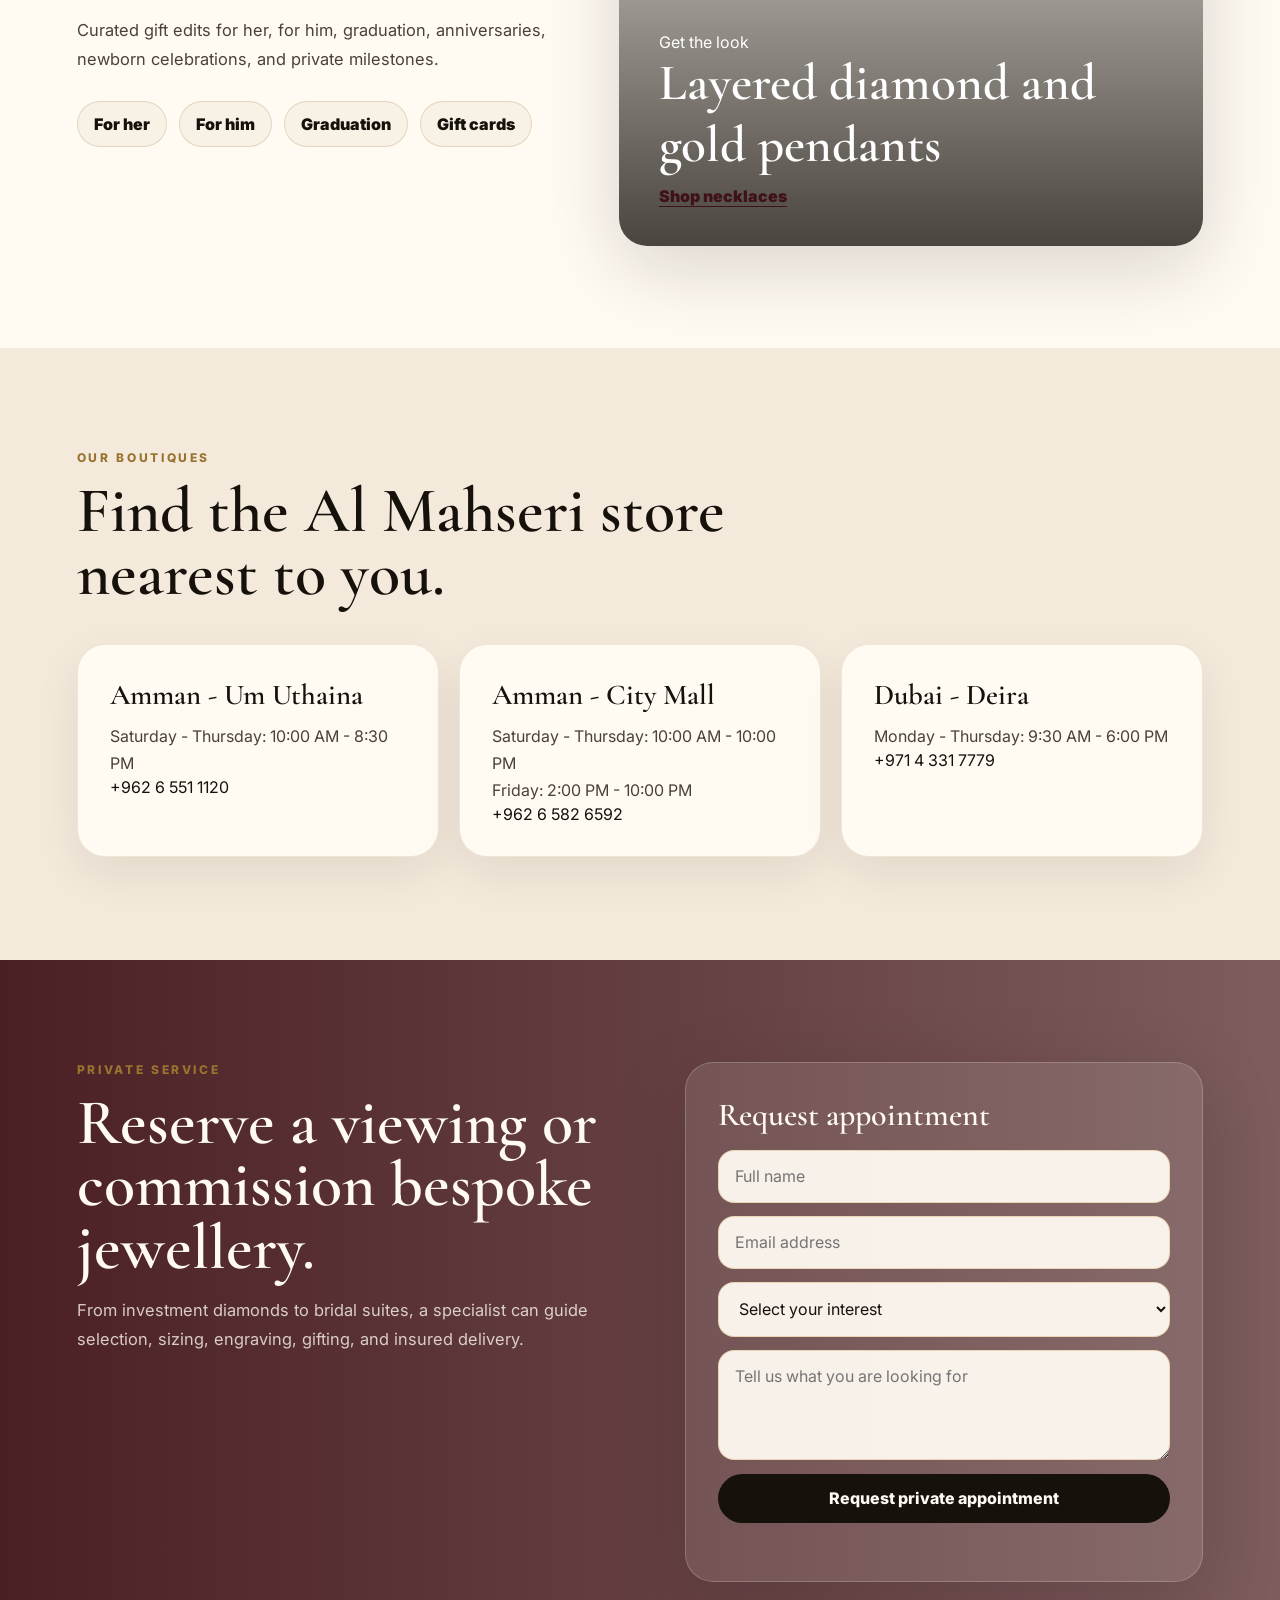
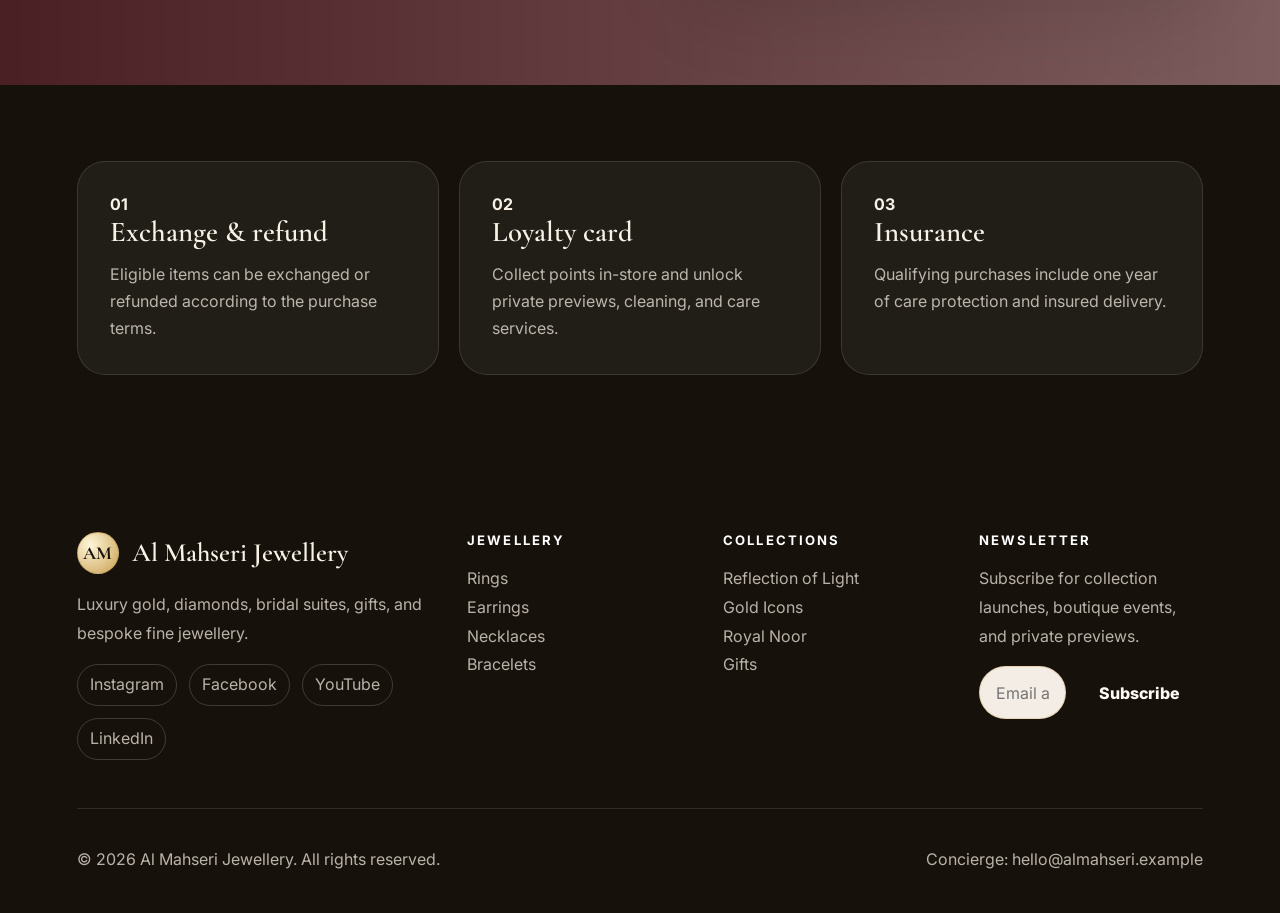
==== commit 2b4f0f0a: "Expand storefront catalog experience Co-authored-by: Malek Mohammad <MosporD@users.noreply.github.co" ====
--- a/index.html
+++ b/index.html
@@ -5,9 +5,9 @@
     <meta name="viewport" content="width=device-width, initial-scale=1.0" />
     <meta
       name="description"
-      content="Al Mahseri Jewellery - a luxury online jewellery store for fine gold, diamonds, bridal sets, and bespoke high jewellery."
+      content="Al Mahseri Jewellery - a luxury online jewellery store for gold, diamonds, bridal jewellery, gifts, and high jewellery."
     />
-    <title>Al Mahseri Jewellery | Luxury Fine Jewellery</title>
+    <title>Al Mahseri Jewellery | Online Fine Jewellery Store</title>
     <link rel="preconnect" href="https://fonts.googleapis.com" />
     <link rel="preconnect" href="https://fonts.gstatic.com" crossorigin />
     <link
@@ -17,14 +17,16 @@
     <link rel="stylesheet" href="styles.css" />
   </head>
   <body>
-    <div class="top-banner">Complimentary insured delivery on every fine jewellery order</div>
+    <div class="top-banner">
+      <span>Since 1984</span>
+      <strong>Complimentary insured delivery on every fine jewellery order</strong>
+      <a href="#boutiques">Find a boutique</a>
+    </div>
 
     <header class="site-header">
-      <nav class="nav-links" aria-label="Primary navigation">
-        <a href="#collections">Collections</a>
-        <a href="#shop">Shop</a>
-        <a href="#bespoke">Bespoke</a>
-      </nav>
+      <button class="icon-button menu-toggle" type="button" aria-expanded="false" data-menu-toggle>
+        Menu
+      </button>
 
       <a class="brand" href="#home" aria-label="Al Mahseri Jewellery home">
         <span class="brand-mark">AM</span>
@@ -34,63 +36,79 @@
         </span>
       </a>
 
+      <nav class="nav-links" aria-label="Primary navigation">
+        <a href="#collections">Collections</a>
+        <a href="#shop">Jewellery</a>
+        <a href="#high-jewellery">High Jewellery</a>
+        <a href="#gifts">Gifts</a>
+        <a href="#boutiques">Boutiques</a>
+      </nav>
+
       <div class="header-actions">
-        <a href="#visit">Private viewing</a>
+        <button class="icon-button" type="button" data-search-toggle>Search</button>
+        <a href="#account">Sign in</a>
+        <a href="#wishlist">Wishlist <span data-wishlist-count>0</span></a>
         <button class="icon-button" type="button" aria-controls="cart-drawer" aria-expanded="false" data-cart-open>
           Bag
           <span class="cart-count" data-cart-count>0</span>
         </button>
       </div>
-
-      <button class="icon-button menu-toggle" type="button" aria-expanded="false" data-menu-toggle>
-        Menu
-      </button>
     </header>
+
+    <section class="catalog-nav" aria-label="Store categories">
+      <a href="#shop" data-jump-filter="Rings">Rings</a>
+      <a href="#shop" data-jump-filter="Earrings">Earrings</a>
+      <a href="#shop" data-jump-filter="Necklaces">Necklaces</a>
+      <a href="#shop" data-jump-filter="Bracelets">Bracelets</a>
+      <a href="#shop" data-jump-filter="Bridal">Wedding</a>
+      <a href="#shop" data-jump-filter="High Jewellery">High Jewellery</a>
+      <a href="#gifts" data-jump-filter="Gifts">Gifts</a>
+      <a href="#boutiques">Locations</a>
+    </section>
 
     <main id="home">
       <section class="hero">
         <div class="hero-content">
           <p class="eyebrow">Luxury gold, diamonds, fine jewellery</p>
-          <h1>Jewellery made for moments that become heirlooms.</h1>
+          <h1>Online jewellery with boutique-level service.</h1>
           <p>
-            Discover Al Mahseri Jewellery's curated world of luminous diamonds,
-            sculptural gold, bridal suites, and bespoke pieces crafted for life's most
-            elegant occasions.
+            Explore Al Mahseri Jewellery's collections by occasion, category, and craft:
+            diamond essentials, 18k gold icons, bridal suites, gifts, and high jewellery.
           </p>
           <div class="hero-actions">
-            <a class="btn primary" href="#shop">Shop fine jewellery</a>
-            <a class="btn secondary" href="#bespoke">Book a private consultation</a>
+            <a class="btn primary" href="#shop">Shop jewellery</a>
+            <a class="btn secondary" href="#boutiques">Find a boutique</a>
           </div>
         </div>
       </section>
 
       <section class="trust-strip" aria-label="Shopping promises">
         <div class="trust-item">
-          <strong>18k & 22k</strong>
-          <span>Precious gold</span>
+          <strong>1 year</strong>
+          <span>Care protection</span>
         </div>
         <div class="trust-item">
-          <strong>GIA</strong>
-          <span>Certified diamonds</span>
+          <strong>JOD</strong>
+          <span>Transparent pricing</span>
         </div>
         <div class="trust-item">
           <strong>Secure</strong>
           <span>Concierge checkout</span>
         </div>
         <div class="trust-item">
-          <strong>Insured</strong>
-          <span>Worldwide delivery</span>
+          <strong>Private</strong>
+          <span>Boutique appointments</span>
         </div>
       </section>
 
       <section class="section" id="collections">
         <div class="section-header">
           <div>
-            <p class="eyebrow">Signature collections</p>
-            <h2 class="section-heading">A refined edit of brilliance, gold, and ceremony.</h2>
+            <p class="eyebrow">Discover collections</p>
+            <h2 class="section-heading">Shop by story, occasion, and signature motif.</h2>
             <p class="section-copy">
-              Every piece is selected for exceptional materials, graceful proportions, and lasting
-              wearability, from everyday diamond essentials to complete bridal suites.
+              Inspired by established online jewellery houses, the store is organized into
+              clear collections, product categories, wedding edits, high jewellery, and gifts.
             </p>
           </div>
         </div>
@@ -99,11 +117,13 @@
           <article class="collection-card">
             <img
               src="https://images.unsplash.com/photo-1605100804763-247f67b3557e?auto=format&fit=crop&w=900&q=80"
-              alt="Diamond engagement ring on a neutral jewellery display"
+              alt="Diamond engagement ring on a jewellery display"
             />
             <div class="collection-card-content">
-              <h3>Diamond Bridal</h3>
-              <p>Engagement rings and ceremonial sets with certified stones.</p>
+              <span>New collection</span>
+              <h3>Reflection of Light</h3>
+              <p>Diamond rings, earrings, and pendants for luminous everyday wear.</p>
+              <button class="text-link" type="button" data-jump-filter="Diamonds">Discover</button>
             </div>
           </article>
           <article class="collection-card">
@@ -112,18 +132,22 @@
               alt="Gold bracelets and necklaces arranged on velvet"
             />
             <div class="collection-card-content">
-              <h3>Gold Heritage</h3>
-              <p>Warm 18k and 22k gold pieces shaped for modern elegance.</p>
-            </div>
-          </article>
-          <article class="collection-card">
+              <span>Heritage</span>
+              <h3>Mahseri Gold Icons</h3>
+              <p>Stacking bangles, cuffs, pendants, and warm gold essentials.</p>
+              <button class="text-link" type="button" data-jump-filter="Gold">Discover</button>
+            </div>
+          </article>
+          <article class="collection-card" id="high-jewellery">
             <img
               src="https://images.unsplash.com/photo-1617038220319-276d3cfab638?auto=format&fit=crop&w=900&q=80"
-              alt="Luxury necklace and jewellery set with gemstones"
+              alt="Luxury necklace and gemstone jewellery set"
             />
             <div class="collection-card-content">
-              <h3>High Jewellery</h3>
-              <p>Statement necklaces, bracelets, and sets for grand occasions.</p>
+              <span>High jewellery</span>
+              <h3>Royal Noor Suites</h3>
+              <p>Statement necklaces, bracelets, rings, and full ceremonial sets.</p>
+              <button class="text-link" type="button" data-jump-filter="High Jewellery">Discover</button>
             </div>
           </article>
         </div>
@@ -132,58 +156,134 @@
       <section class="section shop" id="shop">
         <div class="section-header">
           <div>
-            <p class="eyebrow">Shop online</p>
-            <h2 class="section-heading">Featured fine jewellery</h2>
+            <p class="eyebrow">Online store</p>
+            <h2 class="section-heading">Fine jewellery catalog</h2>
             <p class="section-copy">
-              Add pieces to your bag and continue to a private checkout experience designed for
-              luxury purchases and concierge support.
+              Browse by category or search by product, SKU, material, collection, or occasion.
+              Each card includes stock status and quick-view details.
             </p>
           </div>
         </div>
 
-        <div class="shop-toolbar">
-          <div class="filters" aria-label="Filter products">
-            <button class="filter-button active" type="button" data-filter="All">All</button>
-            <button class="filter-button" type="button" data-filter="Diamonds">Diamonds</button>
-            <button class="filter-button" type="button" data-filter="Gold">Gold</button>
-            <button class="filter-button" type="button" data-filter="Bridal">Bridal</button>
-          </div>
-          <label class="sort-control">
-            Sort
-            <select name="sort" data-sort>
-              <option value="featured">Featured</option>
-              <option value="price-asc">Price: low to high</option>
-              <option value="price-desc">Price: high to low</option>
-            </select>
-          </label>
-        </div>
-
-        <div class="product-grid" data-product-grid></div>
-      </section>
-
-      <section class="section bespoke" id="bespoke">
-        <div>
-          <p class="eyebrow">Bespoke atelier</p>
-          <h2 class="section-heading">Commission jewellery with a private specialist.</h2>
+        <div class="store-layout" id="wishlist">
+          <aside class="category-panel" aria-label="Product categories">
+            <h3>Categories</h3>
+            <button class="filter-button active" type="button" data-filter="All">All jewellery</button>
+            <button class="filter-button" type="button" data-filter="Rings">Rings</button>
+            <button class="filter-button" type="button" data-filter="Earrings">Earrings</button>
+            <button class="filter-button" type="button" data-filter="Necklaces">Necklaces</button>
+            <button class="filter-button" type="button" data-filter="Bracelets">Bracelets</button>
+            <button class="filter-button" type="button" data-filter="Bridal">Wedding</button>
+            <button class="filter-button" type="button" data-filter="High Jewellery">High Jewellery</button>
+            <button class="filter-button" type="button" data-filter="Gifts">Gifts</button>
+
+            <div class="mini-menu">
+              <h4>Collections</h4>
+              <a href="#shop" data-jump-filter="Diamonds">Reflection of Light</a>
+              <a href="#shop" data-jump-filter="Gold">Gold Icons</a>
+              <a href="#shop" data-jump-filter="Bridal">Wedding 26</a>
+              <a href="#shop" data-jump-filter="Gifts">Perfect for every occasion</a>
+            </div>
+          </aside>
+
+          <div class="store-main">
+            <div class="shop-toolbar">
+              <label class="search-field">
+                <span>Search</span>
+                <input type="search" name="search" placeholder="Search rings, SKU, diamonds..." data-search-input />
+              </label>
+              <label class="sort-control">
+                Sort
+                <select name="sort" data-sort>
+                  <option value="featured">Featured</option>
+                  <option value="price-asc">Price: low to high</option>
+                  <option value="price-desc">Price: high to low</option>
+                  <option value="newest">Newest</option>
+                </select>
+              </label>
+            </div>
+            <div class="result-row">
+              <p data-result-count></p>
+              <button class="text-link" type="button" data-clear-search>Clear search</button>
+            </div>
+            <div class="product-grid" data-product-grid></div>
+          </div>
+        </div>
+      </section>
+
+      <section class="section split-feature" id="gifts">
+        <div>
+          <p class="eyebrow">Gifts</p>
+          <h2 class="section-heading">Perfect for every occasion.</h2>
           <p class="section-copy">
-            From selecting investment diamonds to designing a complete bridal suite, Al Mahseri
-            Jewellery offers discreet guidance from first sketch to final presentation.
+            Curated gift edits for her, for him, graduation, anniversaries, newborn celebrations,
+            and private milestones.
           </p>
-          <div class="hero-actions">
-            <a class="btn secondary" href="#visit">Request appointment</a>
-          </div>
-        </div>
-
-        <div class="appointment-card" id="visit">
-          <h3>Reserve a viewing</h3>
+          <div class="pill-row">
+            <button type="button" data-jump-filter="Gifts">For her</button>
+            <button type="button" data-jump-filter="Gifts">For him</button>
+            <button type="button" data-jump-filter="Gifts">Graduation</button>
+            <button type="button" data-jump-filter="Gifts">Gift cards</button>
+          </div>
+        </div>
+        <div class="look-card">
+          <img
+            src="https://images.unsplash.com/photo-1599643478518-a784e5dc4c8f?auto=format&fit=crop&w=900&q=80"
+            alt="Gold pendant necklace styled as a gift"
+          />
+          <div>
+            <span>Get the look</span>
+            <h3>Layered diamond and gold pendants</h3>
+            <button class="text-link" type="button" data-jump-filter="Necklaces">Shop necklaces</button>
+          </div>
+        </div>
+      </section>
+
+      <section class="section boutiques" id="boutiques">
+        <div class="section-header">
+          <div>
+            <p class="eyebrow">Our boutiques</p>
+            <h2 class="section-heading">Find the Al Mahseri store nearest to you.</h2>
+          </div>
+        </div>
+        <div class="boutique-grid">
+          <article>
+            <h3>Amman - Um Uthaina</h3>
+            <p>Saturday - Thursday: 10:00 AM - 8:30 PM</p>
+            <a href="tel:+96265511120">+962 6 551 1120</a>
+          </article>
+          <article>
+            <h3>Amman - City Mall</h3>
+            <p>Saturday - Thursday: 10:00 AM - 10:00 PM<br />Friday: 2:00 PM - 10:00 PM</p>
+            <a href="tel:+96265826592">+962 6 582 6592</a>
+          </article>
+          <article>
+            <h3>Dubai - Deira</h3>
+            <p>Monday - Thursday: 9:30 AM - 6:00 PM</p>
+            <a href="tel:+97143317779">+971 4 331 7779</a>
+          </article>
+        </div>
+      </section>
+
+      <section class="section bespoke" id="appointment">
+        <div>
+          <p class="eyebrow">Private service</p>
+          <h2 class="section-heading">Reserve a viewing or commission bespoke jewellery.</h2>
+          <p class="section-copy">
+            From investment diamonds to bridal suites, a specialist can guide selection,
+            sizing, engraving, gifting, and insured delivery.
+          </p>
+        </div>
+        <div class="appointment-card">
+          <h3>Request appointment</h3>
           <form data-appointment-form>
             <input type="text" name="name" placeholder="Full name" required />
             <input type="email" name="email" placeholder="Email address" required />
             <select name="interest" required>
               <option value="">Select your interest</option>
               <option>Engagement rings</option>
-              <option>Diamond jewellery</option>
-              <option>Gold sets</option>
+              <option>High jewellery</option>
+              <option>Gold gifts</option>
               <option>Bespoke commission</option>
             </select>
             <textarea name="message" placeholder="Tell us what you are looking for"></textarea>
@@ -193,78 +293,64 @@
         </div>
       </section>
 
-      <section class="section">
-        <div class="section-header">
-          <div>
-            <p class="eyebrow">The Al Mahseri standard</p>
-            <h2 class="section-heading">Everything expected from a high jewellery house.</h2>
-          </div>
-        </div>
-        <div class="journal-grid">
-          <article class="journal-card">
-            <img
-              src="https://images.unsplash.com/photo-1515562141207-7a88fb7ce338?auto=format&fit=crop&w=900&q=80"
-              alt="Jewellery specialist inspecting a necklace"
-            />
-            <div>
-              <h3>Authentication</h3>
-              <p>Certificates, stone details, and care guidance accompany every qualifying piece.</p>
-            </div>
-          </article>
-          <article class="journal-card">
-            <img
-              src="https://images.unsplash.com/photo-1523293182086-7651a899d37f?auto=format&fit=crop&w=900&q=80"
-              alt="Luxury jewellery box prepared for gifting"
-            />
-            <div>
-              <h3>Presentation</h3>
-              <p>Each order arrives in refined packaging suitable for gifting and celebrations.</p>
-            </div>
-          </article>
-          <article class="journal-card">
-            <img
-              src="https://images.unsplash.com/photo-1535632066927-ab7c9ab60908?auto=format&fit=crop&w=900&q=80"
-              alt="Diamond earrings on a warm background"
-            />
-            <div>
-              <h3>Lifetime care</h3>
-              <p>Professional cleaning, resizing guidance, and aftercare support are available.</p>
-            </div>
-          </article>
-        </div>
+      <section class="benefits" aria-label="Customer benefits">
+        <article>
+          <strong>01</strong>
+          <h3>Exchange & refund</h3>
+          <p>Eligible items can be exchanged or refunded according to the purchase terms.</p>
+        </article>
+        <article>
+          <strong>02</strong>
+          <h3>Loyalty card</h3>
+          <p>Collect points in-store and unlock private previews, cleaning, and care services.</p>
+        </article>
+        <article>
+          <strong>03</strong>
+          <h3>Insurance</h3>
+          <p>Qualifying purchases include one year of care protection and insured delivery.</p>
+        </article>
       </section>
     </main>
 
-    <footer class="site-footer">
+    <footer class="site-footer" id="account">
       <div class="footer-grid">
         <div>
           <div class="footer-logo">
             <span class="brand-mark">AM</span>
             <strong>Al Mahseri Jewellery</strong>
           </div>
-          <p>Luxury gold, diamonds, bridal suites, and bespoke fine jewellery.</p>
-        </div>
-        <div>
-          <h3>Shop</h3>
+          <p>Luxury gold, diamonds, bridal suites, gifts, and bespoke fine jewellery.</p>
+          <div class="social-row">
+            <a href="#home">Instagram</a>
+            <a href="#home">Facebook</a>
+            <a href="#home">YouTube</a>
+            <a href="#home">LinkedIn</a>
+          </div>
+        </div>
+        <div>
+          <h3>Jewellery</h3>
           <ul>
-            <li><a href="#shop">Rings</a></li>
-            <li><a href="#shop">Necklaces</a></li>
-            <li><a href="#shop">Bracelets</a></li>
+            <li><a href="#shop" data-jump-filter="Rings">Rings</a></li>
+            <li><a href="#shop" data-jump-filter="Earrings">Earrings</a></li>
+            <li><a href="#shop" data-jump-filter="Necklaces">Necklaces</a></li>
+            <li><a href="#shop" data-jump-filter="Bracelets">Bracelets</a></li>
           </ul>
         </div>
         <div>
-          <h3>Services</h3>
+          <h3>Collections</h3>
           <ul>
-            <li><a href="#bespoke">Bespoke</a></li>
-            <li><a href="#visit">Private viewing</a></li>
-            <li><a href="#shop">Secure checkout</a></li>
+            <li><a href="#shop" data-jump-filter="Diamonds">Reflection of Light</a></li>
+            <li><a href="#shop" data-jump-filter="Gold">Gold Icons</a></li>
+            <li><a href="#shop" data-jump-filter="High Jewellery">Royal Noor</a></li>
+            <li><a href="#gifts">Gifts</a></li>
           </ul>
         </div>
         <div>
-          <h3>Private previews</h3>
+          <h3>Newsletter</h3>
+          <p>Subscribe for collection launches, boutique events, and private previews.</p>
           <form class="newsletter" data-newsletter-form>
             <input type="email" name="email" placeholder="Email address" required />
-            <button class="btn primary" type="submit">Join</button>
+            <button class="btn primary" type="submit">Subscribe</button>
           </form>
           <p class="checkout-note" data-newsletter-message></p>
         </div>
@@ -288,7 +374,7 @@
       <div class="cart-footer">
         <div class="cart-row">
           <span>Subtotal</span>
-          <strong data-cart-total>$0</strong>
+          <strong data-cart-total>0 JOD</strong>
         </div>
         <button class="btn primary" type="button" data-checkout>Proceed to secure checkout</button>
         <p class="checkout-note" data-checkout-note>
@@ -297,6 +383,11 @@
       </div>
     </aside>
 
+    <dialog class="quick-view" data-quick-view>
+      <button class="cart-close" type="button" aria-label="Close quick view" data-quick-close>&times;</button>
+      <div data-quick-content></div>
+    </dialog>
+
     <div class="toast" role="status" aria-live="polite" data-toast></div>
     <script src="script.js"></script>
   </body>
--- a/styles.css
+++ b/styles.css
@@ -112,14 +112,23 @@
 .top-banner {
   background: var(--claret);
   color: var(--champagne);
+  display: flex;
+  flex-wrap: wrap;
   font-size: 0.82rem;
   font-weight: 700;
+  gap: 0.8rem 1.4rem;
+  justify-content: center;
   letter-spacing: 0.08em;
   padding: 0.7rem 1.5rem;
   text-align: center;
   text-transform: uppercase;
 }
 
+.top-banner a {
+  text-decoration: underline;
+  text-underline-offset: 0.22rem;
+}
+
 .site-header {
   align-items: center;
   background: rgba(255, 250, 242, 0.88);
@@ -127,7 +136,7 @@
   border-bottom: 1px solid rgba(155, 115, 48, 0.15);
   display: grid;
   gap: 1rem;
-  grid-template-columns: 1fr auto 1fr;
+  grid-template-columns: auto auto 1fr auto;
   left: 0;
   padding: 1rem clamp(1.2rem, 4vw, 4rem);
   position: sticky;
@@ -140,7 +149,6 @@
   align-items: center;
   display: inline-flex;
   gap: 0.7rem;
-  justify-self: center;
   letter-spacing: 0.08em;
   text-transform: uppercase;
 }
@@ -229,6 +237,56 @@
   display: none;
 }
 
+.catalog-nav {
+  background: var(--ivory);
+  border-bottom: 1px solid rgba(155, 115, 48, 0.14);
+  display: flex;
+  gap: 1.5rem;
+  overflow-x: auto;
+  padding: 0.9rem clamp(1.2rem, 4vw, 4rem);
+  position: sticky;
+  top: 73px;
+  z-index: 19;
+}
+
+.catalog-nav a {
+  color: var(--ink-soft);
+  flex: 0 0 auto;
+  font-size: 0.82rem;
+  font-weight: 900;
+  letter-spacing: 0.12em;
+  text-transform: uppercase;
+}
+
+.catalog-nav {
+  background: var(--ivory);
+  border-bottom: 1px solid rgba(155, 115, 48, 0.16);
+  display: flex;
+  gap: 0.3rem;
+  justify-content: center;
+  overflow-x: auto;
+  padding: 0.75rem clamp(1.2rem, 4vw, 4rem);
+  position: sticky;
+  top: 74px;
+  z-index: 19;
+}
+
+.catalog-nav a {
+  border-radius: 999px;
+  color: var(--ink-soft);
+  flex: 0 0 auto;
+  font-size: 0.78rem;
+  font-weight: 900;
+  letter-spacing: 0.08em;
+  padding: 0.65rem 0.95rem;
+  text-transform: uppercase;
+}
+
+.catalog-nav a:hover {
+  background: var(--champagne);
+  color: var(--ink);
+}
+
 .hero {
   background:
     linear-gradient(90deg, rgba(22, 17, 11, 0.9) 0%, rgba(22, 17, 11, 0.72) 43%, rgba(22, 17, 11, 0.18) 100%),
@@ -366,12 +424,99 @@
   background: #f3eadc;
 }
 
+.store-layout {
+  align-items: start;
+  display: grid;
+  gap: 1.4rem;
+  grid-template-columns: 250px 1fr;
+}
+
+.category-panel {
+  background: rgba(255, 250, 242, 0.82);
+  border: 1px solid rgba(155, 115, 48, 0.16);
+  border-radius: var(--radius-lg);
+  box-shadow: 0 16px 42px rgba(22, 17, 11, 0.08);
+  display: grid;
+  gap: 0.65rem;
+  padding: 1rem;
+  position: sticky;
+  top: 110px;
+}
+
+.category-panel h3,
+.mini-menu h4 {
+  font-size: 0.78rem;
+  letter-spacing: 0.16em;
+  margin: 0.2rem 0 0.4rem;
+  text-transform: uppercase;
+}
+
+.category-panel .filter-button {
+  border-radius: 16px;
+  text-align: left;
+}
+
+.mini-menu {
+  border-top: 1px solid rgba(155, 115, 48, 0.16);
+  display: grid;
+  gap: 0.55rem;
+  margin-top: 0.6rem;
+  padding-top: 1rem;
+}
+
+.mini-menu a {
+  color: var(--ink-soft);
+  font-size: 0.9rem;
+  font-weight: 700;
+}
+
+.store-main {
+  min-width: 0;
+}
+
 .shop-toolbar {
   align-items: center;
   display: flex;
   gap: 1rem;
   justify-content: space-between;
   margin: -0.4rem 0 2rem;
+}
+
+.search-field {
+  flex: 1;
+}
+
+.search-field span {
+  display: block;
+  color: var(--ink-soft);
+  font-size: 0.78rem;
+  font-weight: 900;
+  letter-spacing: 0.12em;
+  margin-bottom: 0.45rem;
+  text-transform: uppercase;
+}
+
+.search-field input {
+  background: var(--ivory);
+  border: 1px solid rgba(155, 115, 48, 0.22);
+  border-radius: 999px;
+  color: var(--ink);
+  min-width: min(440px, 100%);
+  padding: 0.85rem 1.1rem;
+  width: 100%;
+}
+
+.result-row {
+  align-items: center;
+  display: flex;
+  justify-content: space-between;
+  margin: -0.8rem 0 1.2rem;
+}
+
+.result-row p {
+  color: var(--ink-soft);
+  font-weight: 800;
+  margin: 0;
 }
 
 .filters {
@@ -516,11 +661,96 @@
   white-space: nowrap;
 }
 
+.product-facts {
+  border-top: 1px solid rgba(155, 115, 48, 0.14);
+  display: grid;
+  gap: 0.45rem;
+  grid-template-columns: repeat(2, 1fr);
+  margin: 0 0 1rem;
+  padding-top: 0.85rem;
+}
+
+.product-facts div {
+  display: grid;
+  gap: 0.15rem;
+}
+
+.product-facts dt {
+  color: var(--gold-deep);
+  font-size: 0.68rem;
+  font-weight: 900;
+  letter-spacing: 0.14em;
+  text-transform: uppercase;
+}
+
+.product-facts dd {
+  color: var(--ink-soft);
+  font-size: 0.86rem;
+  margin: 0;
+}
+
+.product-actions {
+  display: grid;
+  gap: 0.65rem;
+}
+
+.text-button,
+.text-link {
+  background: none;
+  border: 0;
+  color: var(--claret);
+  cursor: pointer;
+  font-weight: 900;
+  padding: 0;
+  text-decoration: underline;
+  text-underline-offset: 4px;
+}
+
+.empty-state {
+  background: var(--ivory);
+  border: 1px solid rgba(155, 115, 48, 0.16);
+  border-radius: var(--radius-lg);
+  color: var(--ink-soft);
+  grid-column: 1 / -1;
+  margin: 0;
+  padding: 2rem;
+}
+
 .product-info p {
   color: var(--ink-soft);
   font-size: 0.92rem;
   line-height: 1.6;
   margin: 0 0 1.1rem;
+}
+
+.product-facts {
+  border-top: 1px solid rgba(155, 115, 48, 0.14);
+  display: grid;
+  gap: 0.55rem;
+  margin: 0 0 1rem;
+  padding-top: 0.9rem;
+}
+
+.product-facts div {
+  display: flex;
+  font-size: 0.78rem;
+  justify-content: space-between;
+}
+
+.product-facts dt {
+  color: var(--ink-soft);
+  font-weight: 800;
+  text-transform: uppercase;
+}
+
+.product-facts dd {
+  font-weight: 900;
+  margin: 0;
+}
+
+.product-actions {
+  display: grid;
+  gap: 0.55rem;
 }
 
 .product-card .btn {
@@ -612,6 +842,179 @@
   color: var(--ink-soft);
   line-height: 1.7;
   margin: 0;
+}
+
+.split-feature {
+  align-items: center;
+  background: var(--ivory);
+  display: grid;
+  gap: clamp(2rem, 5vw, 4rem);
+  grid-template-columns: minmax(0, 0.9fr) minmax(320px, 1.1fr);
+}
+
+.pill-row {
+  display: flex;
+  flex-wrap: wrap;
+  gap: 0.75rem;
+  margin-top: 1.6rem;
+}
+
+.pill-row button {
+  background: var(--champagne);
+  border: 1px solid rgba(155, 115, 48, 0.22);
+  border-radius: 999px;
+  color: var(--ink);
+  cursor: pointer;
+  font-weight: 900;
+  padding: 0.75rem 1rem;
+}
+
+.look-card {
+  background:
+    linear-gradient(180deg, rgba(22, 17, 11, 0.06), rgba(22, 17, 11, 0.78)),
+    url("https://images.unsplash.com/photo-1611591437281-460bfbe1220a?auto=format&fit=crop&w=1200&q=80") center/cover;
+  border-radius: var(--radius-lg);
+  box-shadow: var(--shadow);
+  color: #fff;
+  min-height: 500px;
+  overflow: hidden;
+  position: relative;
+}
+
+.look-card div {
+  bottom: 0;
+  padding: clamp(1.5rem, 4vw, 2.5rem);
+  position: absolute;
+}
+
+.look-card h3 {
+  font-family: "Cormorant Garamond", Georgia, serif;
+  font-size: clamp(2rem, 4vw, 3.3rem);
+  font-weight: 600;
+  margin: 0 0 0.6rem;
+}
+
+.look-card p {
+  color: rgba(255, 250, 242, 0.82);
+  line-height: 1.7;
+  max-width: 480px;
+}
+
+.boutiques {
+  background: #f3eadc;
+}
+
+.boutique-grid,
+.benefits {
+  display: grid;
+  gap: 1.2rem;
+  grid-template-columns: repeat(3, 1fr);
+}
+
+.boutique-grid article,
+.benefits article {
+  background: var(--ivory);
+  border: 1px solid rgba(155, 115, 48, 0.15);
+  border-radius: var(--radius-lg);
+  box-shadow: 0 16px 45px rgba(22, 17, 11, 0.08);
+  padding: clamp(1.2rem, 3vw, 2rem);
+}
+
+.boutique-grid h3,
+.benefits h3 {
+  font-family: "Cormorant Garamond", Georgia, serif;
+  font-size: 1.8rem;
+  font-weight: 600;
+  margin: 0 0 0.7rem;
+}
+
+.boutique-grid p,
+.benefits p {
+  color: var(--ink-soft);
+  line-height: 1.7;
+  margin: 0;
+}
+
+.benefits {
+  background: var(--ink);
+  color: var(--champagne);
+  padding: clamp(3rem, 6vw, 5rem) clamp(1.2rem, 6vw, 5rem);
+}
+
+.benefits article {
+  background: rgba(255, 250, 242, 0.05);
+  border-color: rgba(248, 241, 230, 0.12);
+  box-shadow: none;
+}
+
+.benefits span {
+  color: var(--gold);
+  display: block;
+  font-size: 1.8rem;
+  margin-bottom: 0.75rem;
+}
+
+.benefits p {
+  color: rgba(248, 241, 230, 0.72);
+}
+
+.social-row {
+  display: flex;
+  flex-wrap: wrap;
+  gap: 0.75rem;
+  margin-top: 1rem;
+}
+
+.social-row a {
+  border: 1px solid rgba(248, 241, 230, 0.18);
+  border-radius: 999px;
+  padding: 0.35rem 0.75rem;
+}
+
+.quick-view {
+  background: var(--ivory);
+  border: 0;
+  border-radius: var(--radius-lg);
+  box-shadow: var(--shadow);
+  color: var(--ink);
+  max-width: min(920px, 92vw);
+  padding: 1.2rem;
+}
+
+.quick-view::backdrop {
+  background: rgba(22, 17, 11, 0.58);
+}
+
+.quick-view > div {
+  display: grid;
+  gap: 1.5rem;
+  grid-template-columns: minmax(260px, 0.9fr) minmax(280px, 1fr);
+}
+
+.quick-view img {
+  border-radius: var(--radius-md);
+  height: 100%;
+  max-height: 560px;
+  object-fit: cover;
+  width: 100%;
+}
+
+.quick-view h2 {
+  font-family: "Cormorant Garamond", Georgia, serif;
+  font-size: clamp(2.1rem, 4vw, 3.5rem);
+  font-weight: 600;
+  margin: 0 0 0.8rem;
+}
+
+.quick-view p {
+  color: var(--ink-soft);
+  line-height: 1.8;
+}
+
+.quick-price {
+  display: block;
+  font-size: 1.4rem;
+  margin: 1rem 0;
 }
 
 .site-footer {
@@ -856,9 +1259,18 @@
 
   .collection-grid,
   .journal-grid,
+  .boutique-grid,
   .bespoke,
   .footer-grid {
     grid-template-columns: repeat(2, 1fr);
+  }
+
+  .store-layout {
+    grid-template-columns: 1fr;
+  }
+
+  .category-panel {
+    position: static;
   }
 }
 
@@ -893,6 +1305,11 @@
     flex-wrap: wrap;
   }
 
+  .catalog-nav {
+    overflow-x: auto;
+    justify-content: start;
+  }
+
   .header-actions {
     padding-top: 0;
   }
@@ -902,6 +1319,7 @@
   }
 
   .trust-strip,
+  .benefits,
   .product-grid {
     grid-template-columns: repeat(2, 1fr);
   }
@@ -921,10 +1339,31 @@
 
   .collection-grid,
   .journal-grid,
+  .boutique-grid,
+  .benefits,
   .bespoke,
   .footer-grid,
   .product-grid,
+  .split-feature,
   .trust-strip {
+    grid-template-columns: 1fr;
+  }
+
+  .top-banner {
+    align-items: flex-start;
+    flex-direction: column;
+  }
+
+  .store-layout {
+    gap: 1rem;
+  }
+
+  .product-actions,
+  .pill-row {
+    flex-direction: column;
+  }
+
+  .quick-view > div {
     grid-template-columns: 1fr;
   }
 
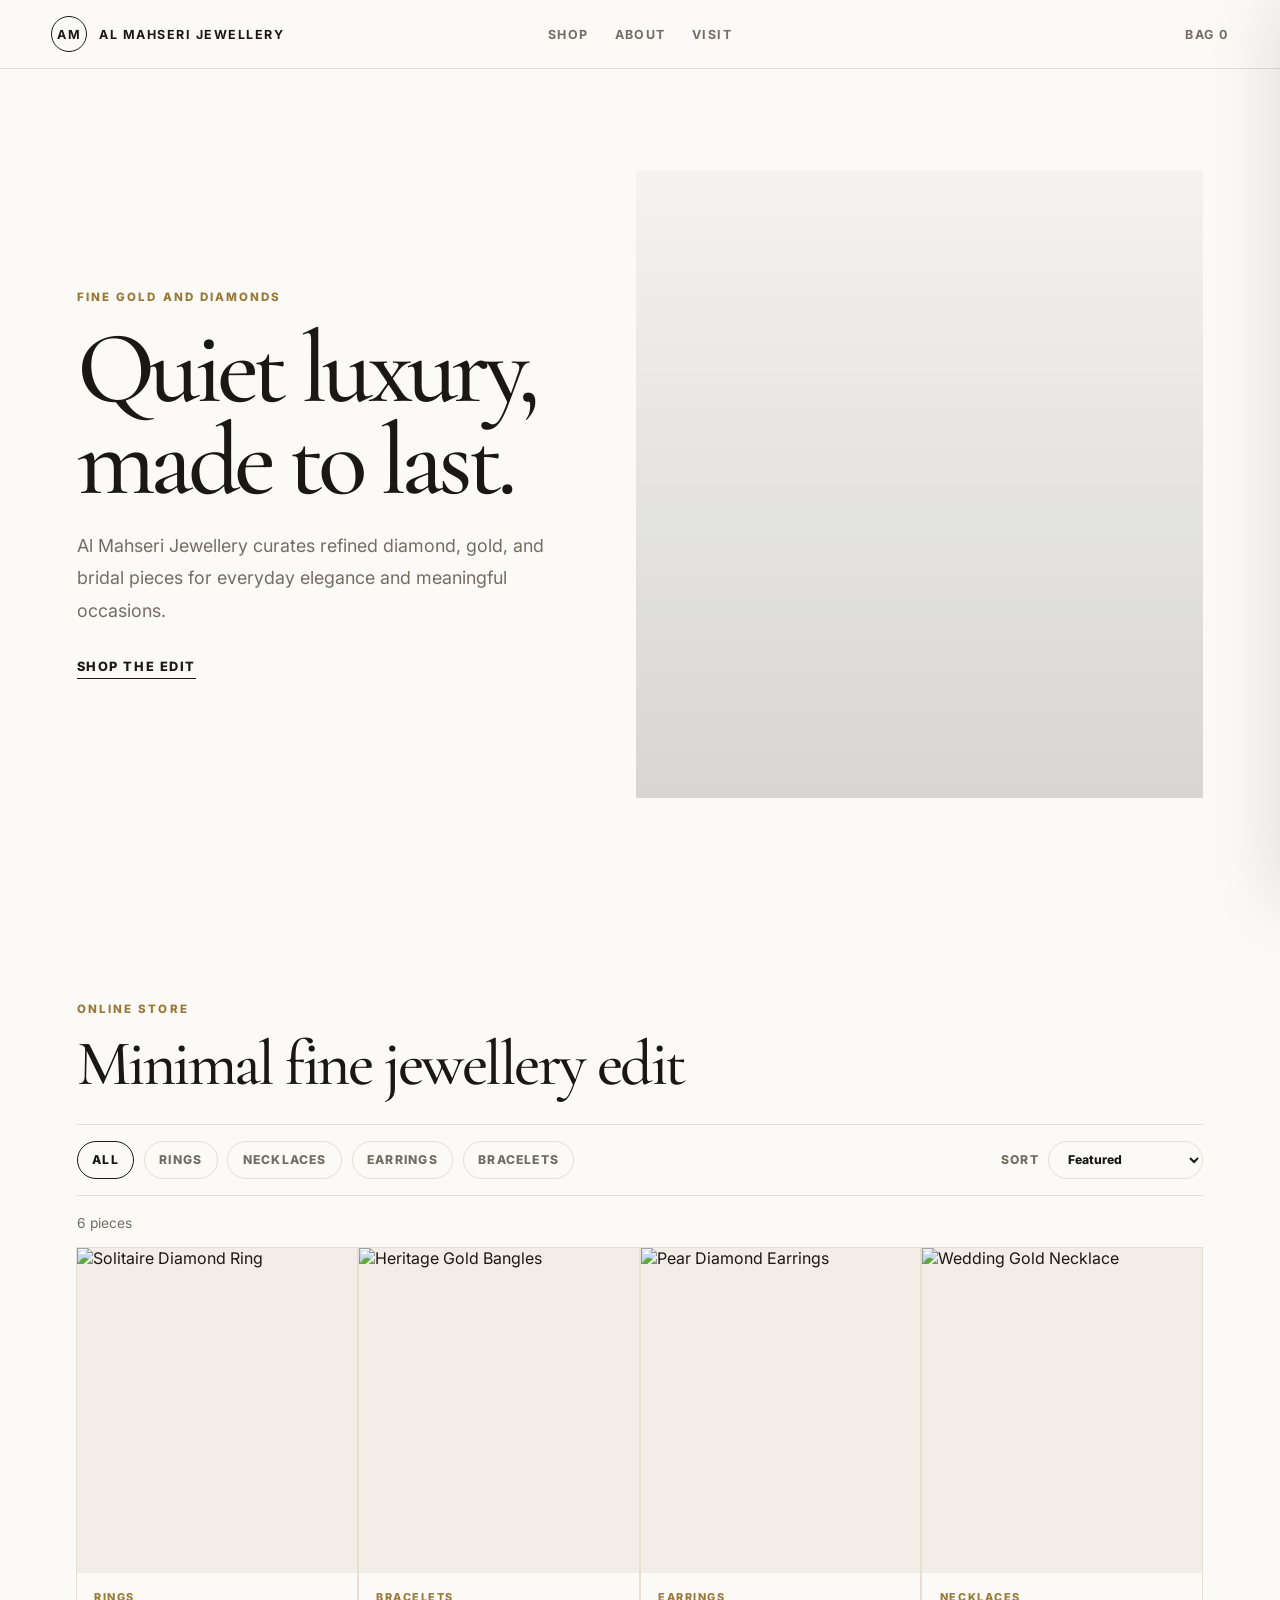
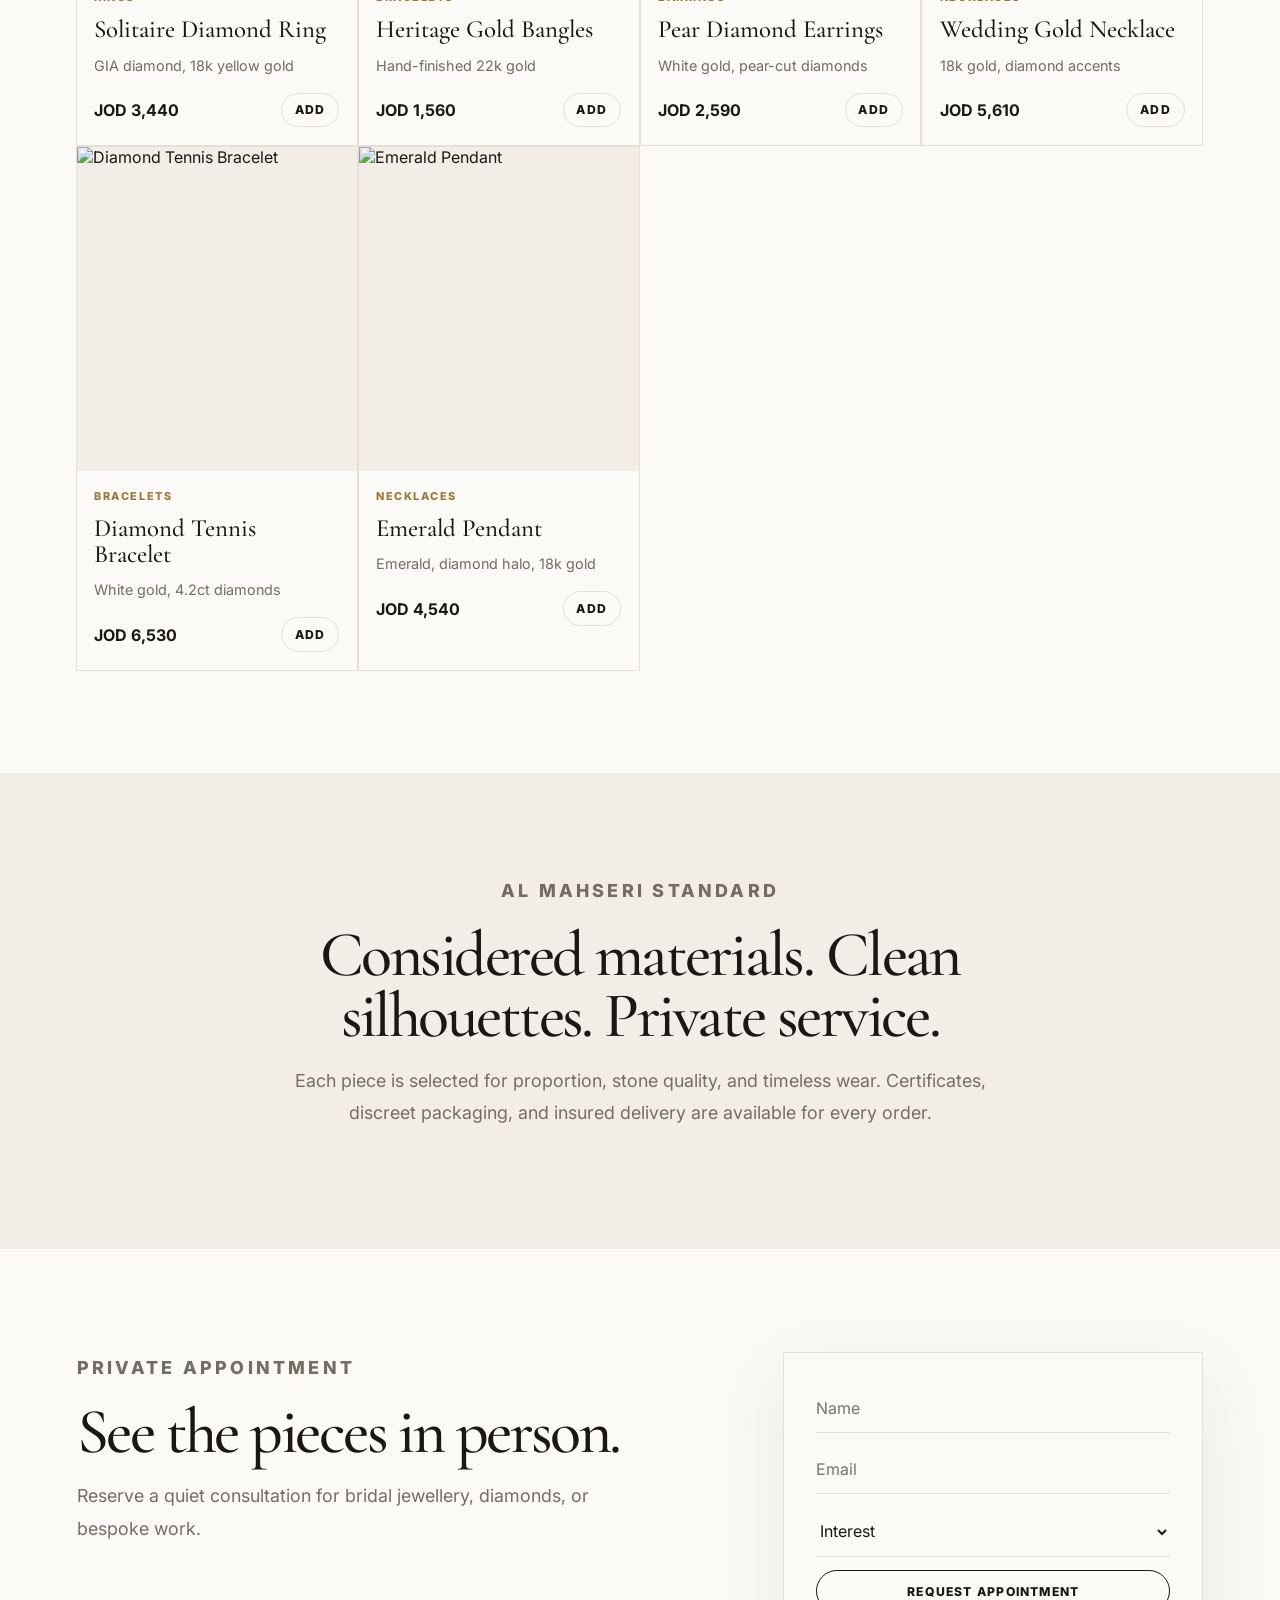
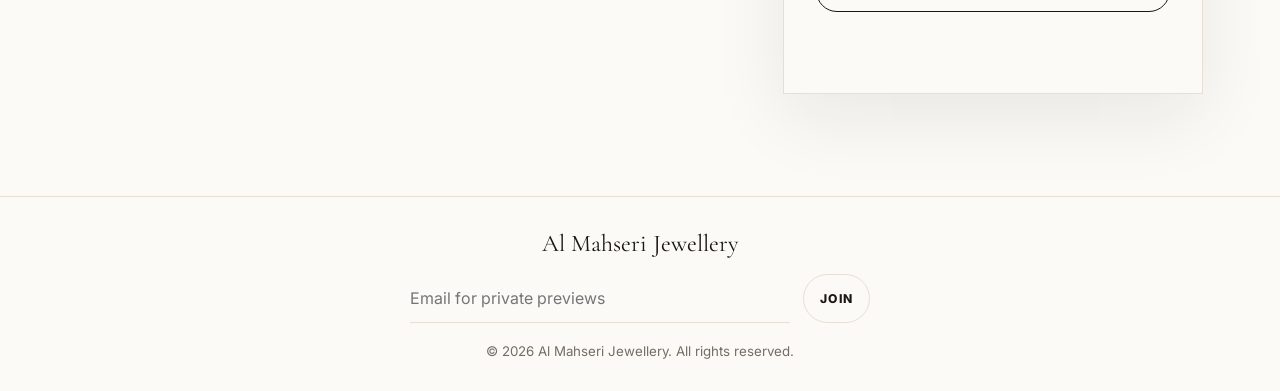
==== commit 44504d6b: "Simplify storefront design Co-authored-by: Malek Mohammad <MosporD@users.noreply.github.com>" ====
--- a/index.html
+++ b/index.html
@@ -5,390 +5,137 @@
     <meta name="viewport" content="width=device-width, initial-scale=1.0" />
     <meta
       name="description"
-      content="Al Mahseri Jewellery - a luxury online jewellery store for gold, diamonds, bridal jewellery, gifts, and high jewellery."
+      content="Al Mahseri Jewellery - a minimalist luxury online store for fine gold, diamonds, bridal pieces, and bespoke jewellery."
     />
-    <title>Al Mahseri Jewellery | Online Fine Jewellery Store</title>
+    <title>Al Mahseri Jewellery | Fine Jewellery</title>
     <link rel="preconnect" href="https://fonts.googleapis.com" />
     <link rel="preconnect" href="https://fonts.gstatic.com" crossorigin />
     <link
-      href="https://fonts.googleapis.com/css2?family=Cormorant+Garamond:wght@500;600;700&family=Inter:wght@400;500;600;700;800;900&display=swap"
+      href="https://fonts.googleapis.com/css2?family=Cormorant+Garamond:wght@500;600&family=Inter:wght@400;500;600;700&display=swap"
       rel="stylesheet"
     />
     <link rel="stylesheet" href="styles.css" />
   </head>
   <body>
-    <div class="top-banner">
-      <span>Since 1984</span>
-      <strong>Complimentary insured delivery on every fine jewellery order</strong>
-      <a href="#boutiques">Find a boutique</a>
-    </div>
-
     <header class="site-header">
-      <button class="icon-button menu-toggle" type="button" aria-expanded="false" data-menu-toggle>
-        Menu
-      </button>
-
       <a class="brand" href="#home" aria-label="Al Mahseri Jewellery home">
         <span class="brand-mark">AM</span>
-        <span class="brand-text">
-          <span class="brand-title">Al Mahseri</span>
-          <span class="brand-subtitle">Jewellery</span>
-        </span>
+        <span>Al Mahseri Jewellery</span>
       </a>
 
       <nav class="nav-links" aria-label="Primary navigation">
-        <a href="#collections">Collections</a>
-        <a href="#shop">Jewellery</a>
-        <a href="#high-jewellery">High Jewellery</a>
-        <a href="#gifts">Gifts</a>
-        <a href="#boutiques">Boutiques</a>
+        <a href="#shop">Shop</a>
+        <a href="#about">About</a>
+        <a href="#visit">Visit</a>
       </nav>
 
-      <div class="header-actions">
-        <button class="icon-button" type="button" data-search-toggle>Search</button>
-        <a href="#account">Sign in</a>
-        <a href="#wishlist">Wishlist <span data-wishlist-count>0</span></a>
-        <button class="icon-button" type="button" aria-controls="cart-drawer" aria-expanded="false" data-cart-open>
-          Bag
-          <span class="cart-count" data-cart-count>0</span>
-        </button>
-      </div>
+      <button class="bag-button" type="button" aria-controls="cart-drawer" aria-expanded="false" data-cart-open>
+        Bag <span data-cart-count>0</span>
+      </button>
     </header>
-
-    <section class="catalog-nav" aria-label="Store categories">
-      <a href="#shop" data-jump-filter="Rings">Rings</a>
-      <a href="#shop" data-jump-filter="Earrings">Earrings</a>
-      <a href="#shop" data-jump-filter="Necklaces">Necklaces</a>
-      <a href="#shop" data-jump-filter="Bracelets">Bracelets</a>
-      <a href="#shop" data-jump-filter="Bridal">Wedding</a>
-      <a href="#shop" data-jump-filter="High Jewellery">High Jewellery</a>
-      <a href="#gifts" data-jump-filter="Gifts">Gifts</a>
-      <a href="#boutiques">Locations</a>
-    </section>
 
     <main id="home">
       <section class="hero">
-        <div class="hero-content">
-          <p class="eyebrow">Luxury gold, diamonds, fine jewellery</p>
-          <h1>Online jewellery with boutique-level service.</h1>
+        <div class="hero-copy">
+          <p class="eyebrow">Fine gold and diamonds</p>
+          <h1>Quiet luxury, made to last.</h1>
           <p>
-            Explore Al Mahseri Jewellery's collections by occasion, category, and craft:
-            diamond essentials, 18k gold icons, bridal suites, gifts, and high jewellery.
+            Al Mahseri Jewellery curates refined diamond, gold, and bridal pieces for
+            everyday elegance and meaningful occasions.
           </p>
-          <div class="hero-actions">
-            <a class="btn primary" href="#shop">Shop jewellery</a>
-            <a class="btn secondary" href="#boutiques">Find a boutique</a>
-          </div>
+          <a class="text-link" href="#shop">Shop the edit</a>
         </div>
+        <div class="hero-image" aria-label="Gold and diamond jewellery"></div>
       </section>
 
-      <section class="trust-strip" aria-label="Shopping promises">
-        <div class="trust-item">
-          <strong>1 year</strong>
-          <span>Care protection</span>
+      <section class="section" id="shop">
+        <div class="section-header">
+          <p class="eyebrow">Online store</p>
+          <h2>Minimal fine jewellery edit</h2>
         </div>
-        <div class="trust-item">
-          <strong>JOD</strong>
-          <span>Transparent pricing</span>
+
+        <div class="shop-controls">
+          <div class="filters" aria-label="Filter products">
+            <button class="filter-button active" type="button" data-filter="All">All</button>
+            <button class="filter-button" type="button" data-filter="Rings">Rings</button>
+            <button class="filter-button" type="button" data-filter="Necklaces">Necklaces</button>
+            <button class="filter-button" type="button" data-filter="Earrings">Earrings</button>
+            <button class="filter-button" type="button" data-filter="Bracelets">Bracelets</button>
+          </div>
+
+          <label class="sort-control">
+            Sort
+            <select name="sort" data-sort>
+              <option value="featured">Featured</option>
+              <option value="price-asc">Price: low to high</option>
+              <option value="price-desc">Price: high to low</option>
+            </select>
+          </label>
         </div>
-        <div class="trust-item">
-          <strong>Secure</strong>
-          <span>Concierge checkout</span>
-        </div>
-        <div class="trust-item">
-          <strong>Private</strong>
-          <span>Boutique appointments</span>
-        </div>
+
+        <p class="result-count" data-result-count></p>
+        <div class="product-grid" data-product-grid></div>
       </section>
 
-      <section class="section" id="collections">
-        <div class="section-header">
-          <div>
-            <p class="eyebrow">Discover collections</p>
-            <h2 class="section-heading">Shop by story, occasion, and signature motif.</h2>
-            <p class="section-copy">
-              Inspired by established online jewellery houses, the store is organized into
-              clear collections, product categories, wedding edits, high jewellery, and gifts.
-            </p>
-          </div>
+      <section class="statement" id="about">
+        <p class="eyebrow">Al Mahseri standard</p>
+        <h2>Considered materials. Clean silhouettes. Private service.</h2>
+        <p>
+          Each piece is selected for proportion, stone quality, and timeless wear.
+          Certificates, discreet packaging, and insured delivery are available for every order.
+        </p>
+      </section>
+
+      <section class="visit" id="visit">
+        <div>
+          <p class="eyebrow">Private appointment</p>
+          <h2>See the pieces in person.</h2>
+          <p>Reserve a quiet consultation for bridal jewellery, diamonds, or bespoke work.</p>
         </div>
 
-        <div class="collection-grid">
-          <article class="collection-card">
-            <img
-              src="https://images.unsplash.com/photo-1605100804763-247f67b3557e?auto=format&fit=crop&w=900&q=80"
-              alt="Diamond engagement ring on a jewellery display"
-            />
-            <div class="collection-card-content">
-              <span>New collection</span>
-              <h3>Reflection of Light</h3>
-              <p>Diamond rings, earrings, and pendants for luminous everyday wear.</p>
-              <button class="text-link" type="button" data-jump-filter="Diamonds">Discover</button>
-            </div>
-          </article>
-          <article class="collection-card">
-            <img
-              src="https://images.unsplash.com/photo-1602751584552-8ba73aad10e1?auto=format&fit=crop&w=900&q=80"
-              alt="Gold bracelets and necklaces arranged on velvet"
-            />
-            <div class="collection-card-content">
-              <span>Heritage</span>
-              <h3>Mahseri Gold Icons</h3>
-              <p>Stacking bangles, cuffs, pendants, and warm gold essentials.</p>
-              <button class="text-link" type="button" data-jump-filter="Gold">Discover</button>
-            </div>
-          </article>
-          <article class="collection-card" id="high-jewellery">
-            <img
-              src="https://images.unsplash.com/photo-1617038220319-276d3cfab638?auto=format&fit=crop&w=900&q=80"
-              alt="Luxury necklace and gemstone jewellery set"
-            />
-            <div class="collection-card-content">
-              <span>High jewellery</span>
-              <h3>Royal Noor Suites</h3>
-              <p>Statement necklaces, bracelets, rings, and full ceremonial sets.</p>
-              <button class="text-link" type="button" data-jump-filter="High Jewellery">Discover</button>
-            </div>
-          </article>
-        </div>
-      </section>
-
-      <section class="section shop" id="shop">
-        <div class="section-header">
-          <div>
-            <p class="eyebrow">Online store</p>
-            <h2 class="section-heading">Fine jewellery catalog</h2>
-            <p class="section-copy">
-              Browse by category or search by product, SKU, material, collection, or occasion.
-              Each card includes stock status and quick-view details.
-            </p>
-          </div>
-        </div>
-
-        <div class="store-layout" id="wishlist">
-          <aside class="category-panel" aria-label="Product categories">
-            <h3>Categories</h3>
-            <button class="filter-button active" type="button" data-filter="All">All jewellery</button>
-            <button class="filter-button" type="button" data-filter="Rings">Rings</button>
-            <button class="filter-button" type="button" data-filter="Earrings">Earrings</button>
-            <button class="filter-button" type="button" data-filter="Necklaces">Necklaces</button>
-            <button class="filter-button" type="button" data-filter="Bracelets">Bracelets</button>
-            <button class="filter-button" type="button" data-filter="Bridal">Wedding</button>
-            <button class="filter-button" type="button" data-filter="High Jewellery">High Jewellery</button>
-            <button class="filter-button" type="button" data-filter="Gifts">Gifts</button>
-
-            <div class="mini-menu">
-              <h4>Collections</h4>
-              <a href="#shop" data-jump-filter="Diamonds">Reflection of Light</a>
-              <a href="#shop" data-jump-filter="Gold">Gold Icons</a>
-              <a href="#shop" data-jump-filter="Bridal">Wedding 26</a>
-              <a href="#shop" data-jump-filter="Gifts">Perfect for every occasion</a>
-            </div>
-          </aside>
-
-          <div class="store-main">
-            <div class="shop-toolbar">
-              <label class="search-field">
-                <span>Search</span>
-                <input type="search" name="search" placeholder="Search rings, SKU, diamonds..." data-search-input />
-              </label>
-              <label class="sort-control">
-                Sort
-                <select name="sort" data-sort>
-                  <option value="featured">Featured</option>
-                  <option value="price-asc">Price: low to high</option>
-                  <option value="price-desc">Price: high to low</option>
-                  <option value="newest">Newest</option>
-                </select>
-              </label>
-            </div>
-            <div class="result-row">
-              <p data-result-count></p>
-              <button class="text-link" type="button" data-clear-search>Clear search</button>
-            </div>
-            <div class="product-grid" data-product-grid></div>
-          </div>
-        </div>
-      </section>
-
-      <section class="section split-feature" id="gifts">
-        <div>
-          <p class="eyebrow">Gifts</p>
-          <h2 class="section-heading">Perfect for every occasion.</h2>
-          <p class="section-copy">
-            Curated gift edits for her, for him, graduation, anniversaries, newborn celebrations,
-            and private milestones.
-          </p>
-          <div class="pill-row">
-            <button type="button" data-jump-filter="Gifts">For her</button>
-            <button type="button" data-jump-filter="Gifts">For him</button>
-            <button type="button" data-jump-filter="Gifts">Graduation</button>
-            <button type="button" data-jump-filter="Gifts">Gift cards</button>
-          </div>
-        </div>
-        <div class="look-card">
-          <img
-            src="https://images.unsplash.com/photo-1599643478518-a784e5dc4c8f?auto=format&fit=crop&w=900&q=80"
-            alt="Gold pendant necklace styled as a gift"
-          />
-          <div>
-            <span>Get the look</span>
-            <h3>Layered diamond and gold pendants</h3>
-            <button class="text-link" type="button" data-jump-filter="Necklaces">Shop necklaces</button>
-          </div>
-        </div>
-      </section>
-
-      <section class="section boutiques" id="boutiques">
-        <div class="section-header">
-          <div>
-            <p class="eyebrow">Our boutiques</p>
-            <h2 class="section-heading">Find the Al Mahseri store nearest to you.</h2>
-          </div>
-        </div>
-        <div class="boutique-grid">
-          <article>
-            <h3>Amman - Um Uthaina</h3>
-            <p>Saturday - Thursday: 10:00 AM - 8:30 PM</p>
-            <a href="tel:+96265511120">+962 6 551 1120</a>
-          </article>
-          <article>
-            <h3>Amman - City Mall</h3>
-            <p>Saturday - Thursday: 10:00 AM - 10:00 PM<br />Friday: 2:00 PM - 10:00 PM</p>
-            <a href="tel:+96265826592">+962 6 582 6592</a>
-          </article>
-          <article>
-            <h3>Dubai - Deira</h3>
-            <p>Monday - Thursday: 9:30 AM - 6:00 PM</p>
-            <a href="tel:+97143317779">+971 4 331 7779</a>
-          </article>
-        </div>
-      </section>
-
-      <section class="section bespoke" id="appointment">
-        <div>
-          <p class="eyebrow">Private service</p>
-          <h2 class="section-heading">Reserve a viewing or commission bespoke jewellery.</h2>
-          <p class="section-copy">
-            From investment diamonds to bridal suites, a specialist can guide selection,
-            sizing, engraving, gifting, and insured delivery.
-          </p>
-        </div>
-        <div class="appointment-card">
-          <h3>Request appointment</h3>
-          <form data-appointment-form>
-            <input type="text" name="name" placeholder="Full name" required />
-            <input type="email" name="email" placeholder="Email address" required />
-            <select name="interest" required>
-              <option value="">Select your interest</option>
-              <option>Engagement rings</option>
-              <option>High jewellery</option>
-              <option>Gold gifts</option>
-              <option>Bespoke commission</option>
-            </select>
-            <textarea name="message" placeholder="Tell us what you are looking for"></textarea>
-            <button class="btn primary" type="submit">Request private appointment</button>
-            <p class="checkout-note" data-appointment-message></p>
-          </form>
-        </div>
-      </section>
-
-      <section class="benefits" aria-label="Customer benefits">
-        <article>
-          <strong>01</strong>
-          <h3>Exchange & refund</h3>
-          <p>Eligible items can be exchanged or refunded according to the purchase terms.</p>
-        </article>
-        <article>
-          <strong>02</strong>
-          <h3>Loyalty card</h3>
-          <p>Collect points in-store and unlock private previews, cleaning, and care services.</p>
-        </article>
-        <article>
-          <strong>03</strong>
-          <h3>Insurance</h3>
-          <p>Qualifying purchases include one year of care protection and insured delivery.</p>
-        </article>
+        <form class="appointment-form" data-appointment-form>
+          <input type="text" name="name" placeholder="Name" required />
+          <input type="email" name="email" placeholder="Email" required />
+          <select name="interest" required>
+            <option value="">Interest</option>
+            <option>Diamond jewellery</option>
+            <option>Gold jewellery</option>
+            <option>Bridal</option>
+            <option>Bespoke</option>
+          </select>
+          <button class="primary-button" type="submit">Request appointment</button>
+          <p class="form-note" data-appointment-message></p>
+        </form>
       </section>
     </main>
 
-    <footer class="site-footer" id="account">
-      <div class="footer-grid">
-        <div>
-          <div class="footer-logo">
-            <span class="brand-mark">AM</span>
-            <strong>Al Mahseri Jewellery</strong>
-          </div>
-          <p>Luxury gold, diamonds, bridal suites, gifts, and bespoke fine jewellery.</p>
-          <div class="social-row">
-            <a href="#home">Instagram</a>
-            <a href="#home">Facebook</a>
-            <a href="#home">YouTube</a>
-            <a href="#home">LinkedIn</a>
-          </div>
-        </div>
-        <div>
-          <h3>Jewellery</h3>
-          <ul>
-            <li><a href="#shop" data-jump-filter="Rings">Rings</a></li>
-            <li><a href="#shop" data-jump-filter="Earrings">Earrings</a></li>
-            <li><a href="#shop" data-jump-filter="Necklaces">Necklaces</a></li>
-            <li><a href="#shop" data-jump-filter="Bracelets">Bracelets</a></li>
-          </ul>
-        </div>
-        <div>
-          <h3>Collections</h3>
-          <ul>
-            <li><a href="#shop" data-jump-filter="Diamonds">Reflection of Light</a></li>
-            <li><a href="#shop" data-jump-filter="Gold">Gold Icons</a></li>
-            <li><a href="#shop" data-jump-filter="High Jewellery">Royal Noor</a></li>
-            <li><a href="#gifts">Gifts</a></li>
-          </ul>
-        </div>
-        <div>
-          <h3>Newsletter</h3>
-          <p>Subscribe for collection launches, boutique events, and private previews.</p>
-          <form class="newsletter" data-newsletter-form>
-            <input type="email" name="email" placeholder="Email address" required />
-            <button class="btn primary" type="submit">Subscribe</button>
-          </form>
-          <p class="checkout-note" data-newsletter-message></p>
-        </div>
-      </div>
-      <div class="footer-bottom">
-        <p>&copy; <span data-year></span> Al Mahseri Jewellery. All rights reserved.</p>
-        <p>Concierge: hello@almahseri.example</p>
-      </div>
+    <footer class="site-footer">
+      <p>Al Mahseri Jewellery</p>
+      <form class="newsletter" data-newsletter-form>
+        <input type="email" name="email" placeholder="Email for private previews" required />
+        <button type="submit">Join</button>
+      </form>
+      <p class="form-note" data-newsletter-message></p>
+      <small>&copy; <span data-year></span> Al Mahseri Jewellery. All rights reserved.</small>
     </footer>
 
     <div class="cart-overlay" data-cart-close></div>
-    <aside class="cart-drawer" id="cart-drawer" aria-label="Shopping cart" aria-hidden="true" data-cart-drawer>
+    <aside class="cart-drawer" id="cart-drawer" aria-label="Shopping bag" aria-hidden="true" data-cart-drawer>
       <div class="cart-header">
-        <div>
-          <p class="eyebrow">Your selection</p>
-          <h2>Shopping bag</h2>
-        </div>
-        <button class="cart-close" type="button" aria-label="Close cart" data-cart-close>&times;</button>
+        <h2>Bag</h2>
+        <button type="button" aria-label="Close bag" data-cart-close>&times;</button>
       </div>
       <div class="cart-items" data-cart-items></div>
       <div class="cart-footer">
-        <div class="cart-row">
+        <div class="cart-total">
           <span>Subtotal</span>
           <strong data-cart-total>0 JOD</strong>
         </div>
-        <button class="btn primary" type="button" data-checkout>Proceed to secure checkout</button>
-        <p class="checkout-note" data-checkout-note>
-          Taxes, insured delivery, and concierge payment options are confirmed at checkout.
-        </p>
+        <button class="primary-button" type="button" data-checkout>Checkout enquiry</button>
+        <p class="form-note" data-checkout-note></p>
       </div>
     </aside>
 
-    <dialog class="quick-view" data-quick-view>
-      <button class="cart-close" type="button" aria-label="Close quick view" data-quick-close>&times;</button>
-      <div data-quick-content></div>
-    </dialog>
-
-    <div class="toast" role="status" aria-live="polite" data-toast></div>
     <script src="script.js"></script>
   </body>
 </html>
--- a/styles.css
+++ b/styles.css
@@ -1,16 +1,12 @@
 :root {
-  --ink: #16110b;
-  --ink-soft: #4b4135;
-  --champagne: #f8f1e6;
-  --ivory: #fffaf2;
-  --gold: #c9a052;
-  --gold-deep: #9b7330;
-  --claret: #3f1217;
-  --stone: #d8c9b5;
-  --shadow: 0 22px 80px rgba(22, 17, 11, 0.16);
-  --radius-lg: 28px;
-  --radius-md: 18px;
-  font-family: "Inter", system-ui, -apple-system, BlinkMacSystemFont, "Segoe UI", sans-serif;
+  --paper: #fbfaf7;
+  --ink: #1b1814;
+  --muted: #746d63;
+  --line: #e7dfd4;
+  --soft: #f2eee7;
+  --gold: #9a7937;
+  --shadow: 0 24px 70px rgba(27, 24, 20, 0.08);
+  font-family: Inter, ui-sans-serif, system-ui, -apple-system, BlinkMacSystemFont, "Segoe UI", sans-serif;
 }
 
 * {
@@ -22,14 +18,28 @@
 }
 
 body {
+  background: var(--paper);
+  color: var(--ink);
   margin: 0;
-  color: var(--ink);
-  background: var(--ivory);
-}
-
-body.menu-open,
+}
+
 body.cart-open {
   overflow: hidden;
+}
+
+a {
+  color: inherit;
+  text-decoration: none;
+}
+
+button,
+input,
+select {
+  font: inherit;
+}
+
+button {
+  cursor: pointer;
 }
 
 img {
@@ -37,1052 +47,355 @@
   max-width: 100%;
 }
 
-a {
-  color: inherit;
-  text-decoration: none;
-}
-
-button,
-input,
-select,
-textarea {
-  font: inherit;
-}
-
-.eyebrow {
-  color: var(--gold-deep);
-  font-size: 0.75rem;
-  font-weight: 800;
-  letter-spacing: 0.22em;
-  margin: 0 0 0.9rem;
-  text-transform: uppercase;
-}
-
-.section-heading {
-  margin: 0;
-  font-family: "Cormorant Garamond", Georgia, serif;
-  font-size: clamp(2.4rem, 5vw, 4.6rem);
-  font-weight: 600;
-  line-height: 0.98;
-}
-
-.section-copy {
-  color: var(--ink-soft);
-  font-size: 1.03rem;
-  line-height: 1.8;
-  margin: 1rem 0 0;
-  max-width: 690px;
-}
-
-.btn {
-  align-items: center;
-  border: 1px solid transparent;
-  border-radius: 999px;
-  cursor: pointer;
-  display: inline-flex;
-  font-weight: 800;
-  gap: 0.55rem;
-  justify-content: center;
-  min-height: 48px;
-  padding: 0.85rem 1.4rem;
-  transition: transform 180ms ease, border-color 180ms ease, background 180ms ease, color 180ms ease;
-}
-
-.btn:hover {
-  transform: translateY(-2px);
-}
-
-.btn.primary {
-  background: var(--ink);
-  color: var(--ivory);
-}
-
-.btn.secondary {
-  background: rgba(255, 250, 242, 0.08);
-  border-color: rgba(255, 250, 242, 0.45);
-  color: var(--ivory);
-}
-
-.btn.outline {
-  background: transparent;
-  border-color: rgba(22, 17, 11, 0.25);
-  color: var(--ink);
-}
-
-.top-banner {
-  background: var(--claret);
-  color: var(--champagne);
-  display: flex;
-  flex-wrap: wrap;
-  font-size: 0.82rem;
-  font-weight: 700;
-  gap: 0.8rem 1.4rem;
-  justify-content: center;
-  letter-spacing: 0.08em;
-  padding: 0.7rem 1.5rem;
-  text-align: center;
-  text-transform: uppercase;
-}
-
-.top-banner a {
-  text-decoration: underline;
-  text-underline-offset: 0.22rem;
-}
-
 .site-header {
   align-items: center;
-  background: rgba(255, 250, 242, 0.88);
+  background: rgba(251, 250, 247, 0.92);
   backdrop-filter: blur(18px);
-  border-bottom: 1px solid rgba(155, 115, 48, 0.15);
+  border-bottom: 1px solid var(--line);
   display: grid;
   gap: 1rem;
-  grid-template-columns: auto auto 1fr auto;
-  left: 0;
-  padding: 1rem clamp(1.2rem, 4vw, 4rem);
+  grid-template-columns: 1fr auto 1fr;
+  padding: 1rem clamp(1.25rem, 4vw, 4rem);
   position: sticky;
-  right: 0;
   top: 0;
   z-index: 20;
+}
+
+.brand,
+.nav-links,
+.bag-button {
+  font-size: 0.78rem;
+  font-weight: 700;
+  letter-spacing: 0.12em;
+  text-transform: uppercase;
 }
 
 .brand {
   align-items: center;
   display: inline-flex;
-  gap: 0.7rem;
-  letter-spacing: 0.08em;
-  text-transform: uppercase;
+  gap: 0.75rem;
 }
 
 .brand-mark {
-  align-items: center;
-  background: radial-gradient(circle at 30% 30%, #fff6d8, var(--gold));
-  border: 1px solid rgba(155, 115, 48, 0.35);
+  border: 1px solid var(--ink);
   border-radius: 50%;
-  color: var(--ink);
-  display: inline-flex;
-  font-family: "Cormorant Garamond", Georgia, serif;
-  font-size: 1.15rem;
-  font-weight: 700;
-  height: 42px;
+  display: inline-grid;
+  height: 36px;
+  place-items: center;
+  width: 36px;
+}
+
+.nav-links {
+  display: flex;
+  gap: clamp(1rem, 2vw, 2rem);
   justify-content: center;
-  width: 42px;
-}
-
-.brand-text {
-  display: grid;
-  gap: 0.1rem;
-}
-
-.brand-title {
-  font-size: 0.93rem;
-  font-weight: 900;
-}
-
-.brand-subtitle {
-  color: var(--gold-deep);
-  font-size: 0.62rem;
-  font-weight: 800;
-}
-
-.nav-links,
-.header-actions {
-  align-items: center;
-  display: flex;
-  gap: clamp(0.85rem, 2vw, 1.7rem);
 }
 
 .nav-links a,
-.header-actions a {
-  color: var(--ink-soft);
-  font-size: 0.9rem;
-  font-weight: 800;
-}
-
-.nav-links a:hover,
-.header-actions a:hover {
-  color: var(--ink);
-}
-
-.header-actions {
-  justify-content: flex-end;
-}
-
-.icon-button {
-  align-items: center;
+.bag-button {
+  color: var(--muted);
+}
+
+.bag-button {
   background: none;
   border: 0;
+  justify-self: end;
+  padding: 0;
+}
+
+.hero {
+  display: grid;
+  gap: clamp(2rem, 6vw, 5rem);
+  grid-template-columns: minmax(0, 0.85fr) minmax(280px, 1fr);
+  min-height: calc(100vh - 69px);
+  padding: clamp(4rem, 8vw, 7rem) clamp(1.25rem, 6vw, 5rem);
+}
+
+.hero-copy {
+  align-self: center;
+  max-width: 620px;
+}
+
+.eyebrow {
+  color: var(--gold);
+  font-size: 0.72rem;
+  font-weight: 800;
+  letter-spacing: 0.18em;
+  margin: 0 0 1.1rem;
+  text-transform: uppercase;
+}
+
+h1,
+h2,
+h3 {
+  font-family: "Cormorant Garamond", Georgia, serif;
+  font-weight: 500;
+  margin: 0;
+}
+
+.hero h1 {
+  font-size: clamp(4rem, 8vw, 8rem);
+  letter-spacing: -0.055em;
+  line-height: 0.9;
+}
+
+.hero p:not(.eyebrow),
+.statement p,
+.visit p {
+  color: var(--muted);
+  font-size: clamp(1rem, 1.4vw, 1.13rem);
+  line-height: 1.8;
+}
+
+.hero p:not(.eyebrow) {
+  margin: 1.5rem 0 0;
+  max-width: 520px;
+}
+
+.text-link {
+  border-bottom: 1px solid var(--ink);
+  display: inline-block;
+  font-size: 0.8rem;
+  font-weight: 800;
+  letter-spacing: 0.12em;
+  margin-top: 2rem;
+  padding-bottom: 0.25rem;
+  text-transform: uppercase;
+}
+
+.hero-image {
+  background:
+    linear-gradient(180deg, rgba(27, 24, 20, 0.03), rgba(27, 24, 20, 0.16)),
+    url("https://images.unsplash.com/photo-1605100804763-247f67b3557e?auto=format&fit=crop&w=1200&q=80") center/cover;
+  min-height: 560px;
+}
+
+.section,
+.statement,
+.visit {
+  padding: clamp(4rem, 8vw, 7rem) clamp(1.25rem, 6vw, 5rem);
+}
+
+.section-header {
+  margin-bottom: 1.8rem;
+}
+
+.section-header h2,
+.statement h2,
+.visit h2 {
+  font-size: clamp(2.5rem, 5vw, 4.6rem);
+  letter-spacing: -0.04em;
+  line-height: 0.95;
+}
+
+.shop-controls {
+  align-items: center;
+  border-bottom: 1px solid var(--line);
+  border-top: 1px solid var(--line);
+  display: flex;
+  gap: 1rem;
+  justify-content: space-between;
+  margin-bottom: 1rem;
+  padding: 1rem 0;
+}
+
+.filters {
+  display: flex;
+  flex-wrap: wrap;
+  gap: 0.6rem;
+}
+
+.filter-button,
+.sort-control select,
+.primary-button,
+.product-row button,
+.newsletter button,
+.cart-header button,
+.cart-item button {
+  background: transparent;
+  border: 1px solid var(--line);
   color: var(--ink);
-  cursor: pointer;
-  display: inline-flex;
-  gap: 0.45rem;
-  padding: 0;
-  position: relative;
-}
-
-.cart-count {
+}
+
+.filter-button,
+.sort-control,
+.product-row button,
+.newsletter button,
+.cart-item button,
+.primary-button {
+  font-size: 0.76rem;
+  font-weight: 800;
+  letter-spacing: 0.1em;
+  text-transform: uppercase;
+}
+
+.filter-button {
+  border-radius: 999px;
+  color: var(--muted);
+  padding: 0.65rem 0.9rem;
+}
+
+.filter-button.active {
+  border-color: var(--ink);
+  color: var(--ink);
+}
+
+.sort-control {
   align-items: center;
-  background: var(--claret);
+  color: var(--muted);
+  display: flex;
+  gap: 0.6rem;
+}
+
+.sort-control select {
   border-radius: 999px;
-  color: #fff;
-  display: inline-flex;
-  font-size: 0.72rem;
-  font-weight: 900;
-  height: 22px;
-  justify-content: center;
-  min-width: 22px;
-  padding: 0 0.35rem;
-}
-
-.menu-toggle {
-  display: none;
-}
-
-.catalog-nav {
-  background: var(--ivory);
-  border-bottom: 1px solid rgba(155, 115, 48, 0.14);
-  display: flex;
-  gap: 1.5rem;
-  overflow-x: auto;
-  padding: 0.9rem clamp(1.2rem, 4vw, 4rem);
-  position: sticky;
-  top: 73px;
-  z-index: 19;
-}
-
-.catalog-nav a {
-  color: var(--ink-soft);
-  flex: 0 0 auto;
-  font-size: 0.82rem;
-  font-weight: 900;
-  letter-spacing: 0.12em;
-  text-transform: uppercase;
-}
-
-.catalog-nav {
-  background: var(--ivory);
-  border-bottom: 1px solid rgba(155, 115, 48, 0.16);
-  display: flex;
-  gap: 0.3rem;
-  justify-content: center;
-  overflow-x: auto;
-  padding: 0.75rem clamp(1.2rem, 4vw, 4rem);
-  position: sticky;
-  top: 74px;
-  z-index: 19;
-}
-
-.catalog-nav a {
-  border-radius: 999px;
-  color: var(--ink-soft);
-  flex: 0 0 auto;
-  font-size: 0.78rem;
-  font-weight: 900;
-  letter-spacing: 0.08em;
-  padding: 0.65rem 0.95rem;
-  text-transform: uppercase;
-}
-
-.catalog-nav a:hover {
-  background: var(--champagne);
-  color: var(--ink);
-}
-
-.hero {
-  background:
-    linear-gradient(90deg, rgba(22, 17, 11, 0.9) 0%, rgba(22, 17, 11, 0.72) 43%, rgba(22, 17, 11, 0.18) 100%),
-    url("https://images.unsplash.com/photo-1617038220319-276d3cfab638?auto=format&fit=crop&w=1800&q=80") center/cover;
-  color: var(--ivory);
-  min-height: 760px;
-  padding: clamp(5rem, 11vw, 9rem) clamp(1.2rem, 6vw, 5rem);
-  position: relative;
-}
-
-.hero-content {
-  max-width: 760px;
-}
-
-.hero h1 {
-  font-family: "Cormorant Garamond", Georgia, serif;
-  font-size: clamp(4rem, 9vw, 8.6rem);
-  font-weight: 600;
-  letter-spacing: -0.055em;
-  line-height: 0.86;
-  margin: 0;
-}
-
-.hero p {
-  color: rgba(255, 250, 242, 0.82);
-  font-size: clamp(1rem, 2vw, 1.25rem);
-  line-height: 1.8;
-  margin: 1.7rem 0 0;
-  max-width: 620px;
-}
-
-.hero-actions {
-  display: flex;
-  flex-wrap: wrap;
-  gap: 0.9rem;
-  margin-top: 2.1rem;
-}
-
-.trust-strip {
-  background: var(--ink);
-  color: var(--champagne);
+  padding: 0.62rem 0.9rem;
+}
+
+.result-count,
+.form-note,
+.muted {
+  color: var(--muted);
+  font-size: 0.86rem;
+  line-height: 1.6;
+}
+
+.product-grid {
   display: grid;
   gap: 1px;
   grid-template-columns: repeat(4, 1fr);
 }
 
-.trust-item {
-  background: rgba(255, 250, 242, 0.04);
-  padding: 1.35rem clamp(1rem, 3vw, 2rem);
+.product-card {
+  background: var(--paper);
+  border: 1px solid var(--line);
+  margin: -1px 0 0 -1px;
+}
+
+.product-card img {
+  aspect-ratio: 1 / 1.16;
+  background: var(--soft);
+  object-fit: cover;
+  width: 100%;
+}
+
+.product-card > div {
+  padding: 1.1rem;
+}
+
+.product-card p {
+  color: var(--gold);
+  font-size: 0.68rem;
+  font-weight: 800;
+  letter-spacing: 0.14em;
+  margin: 0 0 0.75rem;
+  text-transform: uppercase;
+}
+
+.product-card h3 {
+  font-size: 1.55rem;
+  line-height: 1.05;
+}
+
+.product-card span {
+  color: var(--muted);
+  display: block;
+  font-size: 0.9rem;
+  line-height: 1.6;
+  margin: 0.7rem 0 1rem;
+}
+
+.product-row {
+  align-items: center;
+  display: flex;
+  gap: 1rem;
+  justify-content: space-between;
+}
+
+.product-row button {
+  border-radius: 999px;
+  padding: 0.55rem 0.8rem;
+}
+
+.statement {
+  background: var(--soft);
   text-align: center;
 }
 
-.trust-item strong {
-  display: block;
+.statement h2,
+.statement p {
+  margin-left: auto;
+  margin-right: auto;
+  max-width: 760px;
+}
+
+.visit {
+  display: grid;
+  gap: clamp(2rem, 5vw, 4rem);
+  grid-template-columns: minmax(0, 1fr) minmax(280px, 420px);
+}
+
+.visit p {
+  max-width: 540px;
+}
+
+.appointment-form {
+  border: 1px solid var(--line);
+  box-shadow: var(--shadow);
+  display: grid;
+  gap: 0.8rem;
+  padding: clamp(1.25rem, 3vw, 2rem);
+}
+
+.appointment-form input,
+.appointment-form select,
+.newsletter input {
+  background: transparent;
+  border: 0;
+  border-bottom: 1px solid var(--line);
+  color: var(--ink);
+  padding: 0.85rem 0;
+  width: 100%;
+}
+
+.primary-button {
+  border-color: var(--ink);
+  border-radius: 999px;
+  padding: 0.8rem 1rem;
+}
+
+.site-footer {
+  border-top: 1px solid var(--line);
+  padding: 2rem clamp(1.25rem, 6vw, 5rem);
+  text-align: center;
+}
+
+.site-footer p {
   font-family: "Cormorant Garamond", Georgia, serif;
   font-size: 1.5rem;
-  font-weight: 600;
-}
-
-.trust-item span {
-  color: rgba(248, 241, 230, 0.72);
-  font-size: 0.78rem;
-  font-weight: 800;
-  letter-spacing: 0.14em;
-  text-transform: uppercase;
-}
-
-.section {
-  padding: clamp(4rem, 8vw, 7rem) clamp(1.2rem, 6vw, 5rem);
-}
-
-.section-header {
-  align-items: end;
-  display: flex;
-  gap: 2rem;
-  justify-content: space-between;
-  margin-bottom: 2.4rem;
-}
-
-.section-header > div {
-  max-width: 760px;
-}
-
-.collection-grid {
-  display: grid;
-  gap: 1.4rem;
-  grid-template-columns: repeat(3, 1fr);
-}
-
-.collection-card {
-  background: var(--champagne);
-  border-radius: var(--radius-lg);
-  box-shadow: var(--shadow);
-  min-height: 460px;
-  overflow: hidden;
-  position: relative;
-}
-
-.collection-card img {
-  height: 100%;
-  object-fit: cover;
-  position: absolute;
-  width: 100%;
-}
-
-.collection-card::after {
-  background: linear-gradient(180deg, transparent 30%, rgba(22, 17, 11, 0.82));
-  content: "";
-  inset: 0;
-  position: absolute;
-}
-
-.collection-card-content {
-  bottom: 0;
-  color: #fff;
-  padding: 2rem;
-  position: absolute;
-  z-index: 1;
-}
-
-.collection-card-content h3 {
-  font-family: "Cormorant Garamond", Georgia, serif;
-  font-size: 2.25rem;
-  font-weight: 600;
-  margin: 0 0 0.45rem;
-}
-
-.collection-card-content p {
-  color: rgba(255, 250, 242, 0.8);
-  line-height: 1.7;
-  margin: 0;
-}
-
-.shop {
-  background: #f3eadc;
-}
-
-.store-layout {
-  align-items: start;
-  display: grid;
-  gap: 1.4rem;
-  grid-template-columns: 250px 1fr;
-}
-
-.category-panel {
-  background: rgba(255, 250, 242, 0.82);
-  border: 1px solid rgba(155, 115, 48, 0.16);
-  border-radius: var(--radius-lg);
-  box-shadow: 0 16px 42px rgba(22, 17, 11, 0.08);
-  display: grid;
-  gap: 0.65rem;
-  padding: 1rem;
-  position: sticky;
-  top: 110px;
-}
-
-.category-panel h3,
-.mini-menu h4 {
-  font-size: 0.78rem;
-  letter-spacing: 0.16em;
-  margin: 0.2rem 0 0.4rem;
-  text-transform: uppercase;
-}
-
-.category-panel .filter-button {
-  border-radius: 16px;
-  text-align: left;
-}
-
-.mini-menu {
-  border-top: 1px solid rgba(155, 115, 48, 0.16);
-  display: grid;
-  gap: 0.55rem;
-  margin-top: 0.6rem;
-  padding-top: 1rem;
-}
-
-.mini-menu a {
-  color: var(--ink-soft);
-  font-size: 0.9rem;
-  font-weight: 700;
-}
-
-.store-main {
-  min-width: 0;
-}
-
-.shop-toolbar {
-  align-items: center;
-  display: flex;
-  gap: 1rem;
-  justify-content: space-between;
-  margin: -0.4rem 0 2rem;
-}
-
-.search-field {
-  flex: 1;
-}
-
-.search-field span {
+  margin: 0 0 1rem;
+}
+
+.newsletter {
+  display: flex;
+  gap: 0.8rem;
+  margin: 0 auto;
+  max-width: 460px;
+}
+
+.newsletter button {
+  border-radius: 999px;
+  padding: 0.7rem 1rem;
+}
+
+.site-footer small {
+  color: var(--muted);
   display: block;
-  color: var(--ink-soft);
-  font-size: 0.78rem;
-  font-weight: 900;
-  letter-spacing: 0.12em;
-  margin-bottom: 0.45rem;
-  text-transform: uppercase;
-}
-
-.search-field input {
-  background: var(--ivory);
-  border: 1px solid rgba(155, 115, 48, 0.22);
-  border-radius: 999px;
-  color: var(--ink);
-  min-width: min(440px, 100%);
-  padding: 0.85rem 1.1rem;
-  width: 100%;
-}
-
-.result-row {
-  align-items: center;
-  display: flex;
-  justify-content: space-between;
-  margin: -0.8rem 0 1.2rem;
-}
-
-.result-row p {
-  color: var(--ink-soft);
-  font-weight: 800;
-  margin: 0;
-}
-
-.filters {
-  display: flex;
-  flex-wrap: wrap;
-  gap: 0.7rem;
-}
-
-.filter-button {
-  background: rgba(255, 250, 242, 0.75);
-  border: 1px solid rgba(155, 115, 48, 0.22);
-  border-radius: 999px;
-  color: var(--ink-soft);
-  cursor: pointer;
-  font-size: 0.88rem;
-  font-weight: 900;
-  padding: 0.75rem 1rem;
-}
-
-.filter-button.active {
-  background: var(--ink);
-  border-color: var(--ink);
-  color: var(--ivory);
-}
-
-.sort-control {
-  align-items: center;
-  color: var(--ink-soft);
-  display: inline-flex;
-  font-size: 0.9rem;
-  font-weight: 800;
-  gap: 0.6rem;
-}
-
-.sort-control select {
-  background: var(--ivory);
-  border: 1px solid rgba(155, 115, 48, 0.22);
-  border-radius: 999px;
-  color: var(--ink);
-  padding: 0.7rem 2.2rem 0.7rem 1rem;
-}
-
-.product-grid {
-  display: grid;
-  gap: 1.3rem;
-  grid-template-columns: repeat(4, 1fr);
-}
-
-.product-card {
-  background: var(--ivory);
-  border: 1px solid rgba(155, 115, 48, 0.14);
-  border-radius: var(--radius-lg);
-  overflow: hidden;
-  transition: transform 180ms ease, box-shadow 180ms ease;
-}
-
-.product-card:hover {
-  box-shadow: var(--shadow);
-  transform: translateY(-5px);
-}
-
-.product-media {
-  aspect-ratio: 1 / 1.1;
-  background: #e5d6c4;
-  overflow: hidden;
-  position: relative;
-}
-
-.product-media img {
-  height: 100%;
-  object-fit: cover;
-  transition: transform 260ms ease;
-  width: 100%;
-}
-
-.product-card:hover .product-media img {
-  transform: scale(1.05);
-}
-
-.tag {
-  background: rgba(255, 250, 242, 0.9);
-  border-radius: 999px;
-  color: var(--claret);
-  font-size: 0.72rem;
-  font-weight: 900;
-  left: 1rem;
-  padding: 0.4rem 0.7rem;
-  position: absolute;
-  top: 1rem;
-}
-
-.wishlist {
-  align-items: center;
-  background: rgba(255, 250, 242, 0.92);
-  border: 0;
-  border-radius: 50%;
-  cursor: pointer;
-  display: inline-flex;
-  font-size: 1.1rem;
-  height: 42px;
-  justify-content: center;
-  position: absolute;
-  right: 1rem;
-  top: 1rem;
-  width: 42px;
-}
-
-.wishlist.active {
-  color: var(--claret);
-}
-
-.product-info {
-  padding: 1.15rem;
-}
-
-.product-meta {
-  color: var(--gold-deep);
-  font-size: 0.72rem;
-  font-weight: 900;
-  letter-spacing: 0.16em;
-  text-transform: uppercase;
-}
-
-.product-title-row {
-  align-items: start;
-  display: flex;
-  gap: 0.8rem;
-  justify-content: space-between;
-  margin: 0.55rem 0 0.85rem;
-}
-
-.product-title-row h3 {
-  font-family: "Cormorant Garamond", Georgia, serif;
-  font-size: 1.55rem;
-  font-weight: 600;
-  line-height: 1.1;
-  margin: 0;
-}
-
-.price {
-  font-weight: 900;
-  white-space: nowrap;
-}
-
-.product-facts {
-  border-top: 1px solid rgba(155, 115, 48, 0.14);
-  display: grid;
-  gap: 0.45rem;
-  grid-template-columns: repeat(2, 1fr);
-  margin: 0 0 1rem;
-  padding-top: 0.85rem;
-}
-
-.product-facts div {
-  display: grid;
-  gap: 0.15rem;
-}
-
-.product-facts dt {
-  color: var(--gold-deep);
-  font-size: 0.68rem;
-  font-weight: 900;
-  letter-spacing: 0.14em;
-  text-transform: uppercase;
-}
-
-.product-facts dd {
-  color: var(--ink-soft);
-  font-size: 0.86rem;
-  margin: 0;
-}
-
-.product-actions {
-  display: grid;
-  gap: 0.65rem;
-}
-
-.text-button,
-.text-link {
-  background: none;
-  border: 0;
-  color: var(--claret);
-  cursor: pointer;
-  font-weight: 900;
-  padding: 0;
-  text-decoration: underline;
-  text-underline-offset: 4px;
-}
-
-.empty-state {
-  background: var(--ivory);
-  border: 1px solid rgba(155, 115, 48, 0.16);
-  border-radius: var(--radius-lg);
-  color: var(--ink-soft);
-  grid-column: 1 / -1;
-  margin: 0;
-  padding: 2rem;
-}
-
-.product-info p {
-  color: var(--ink-soft);
-  font-size: 0.92rem;
-  line-height: 1.6;
-  margin: 0 0 1.1rem;
-}
-
-.product-facts {
-  border-top: 1px solid rgba(155, 115, 48, 0.14);
-  display: grid;
-  gap: 0.55rem;
-  margin: 0 0 1rem;
-  padding-top: 0.9rem;
-}
-
-.product-facts div {
-  display: flex;
-  font-size: 0.78rem;
-  justify-content: space-between;
-}
-
-.product-facts dt {
-  color: var(--ink-soft);
-  font-weight: 800;
-  text-transform: uppercase;
-}
-
-.product-facts dd {
-  font-weight: 900;
-  margin: 0;
-}
-
-.product-actions {
-  display: grid;
-  gap: 0.55rem;
-}
-
-.product-card .btn {
-  width: 100%;
-}
-
-.bespoke {
-  background:
-    linear-gradient(90deg, rgba(63, 18, 23, 0.94), rgba(63, 18, 23, 0.68)),
-    url("https://images.unsplash.com/photo-1601121141461-9d6647bca1ed?auto=format&fit=crop&w=1800&q=80") center/cover;
-  color: var(--ivory);
-  display: grid;
-  gap: 2rem;
-  grid-template-columns: 1fr 0.9fr;
-}
-
-.bespoke .section-copy {
-  color: rgba(255, 250, 242, 0.78);
-}
-
-.appointment-card {
-  background: rgba(255, 250, 242, 0.1);
-  border: 1px solid rgba(255, 250, 242, 0.2);
-  border-radius: var(--radius-lg);
-  box-shadow: var(--shadow);
-  padding: clamp(1.2rem, 3vw, 2rem);
-}
-
-.appointment-card h3 {
-  font-family: "Cormorant Garamond", Georgia, serif;
-  font-size: 2rem;
-  font-weight: 600;
-  margin: 0 0 1rem;
-}
-
-.appointment-card form {
-  display: grid;
-  gap: 0.85rem;
-}
-
-.appointment-card input,
-.appointment-card select,
-.appointment-card textarea,
-.newsletter input {
-  background: rgba(255, 250, 242, 0.95);
-  border: 1px solid rgba(201, 160, 82, 0.34);
-  border-radius: 16px;
-  color: var(--ink);
-  padding: 0.95rem 1rem;
-  width: 100%;
-}
-
-.appointment-card textarea {
-  min-height: 110px;
-  resize: vertical;
-}
-
-.journal-grid {
-  display: grid;
-  gap: 1.4rem;
-  grid-template-columns: repeat(3, 1fr);
-}
-
-.journal-card {
-  background: #fff;
-  border: 1px solid rgba(155, 115, 48, 0.14);
-  border-radius: var(--radius-lg);
-  overflow: hidden;
-}
-
-.journal-card img {
-  aspect-ratio: 1.25 / 1;
-  object-fit: cover;
-  width: 100%;
-}
-
-.journal-card div {
-  padding: 1.3rem;
-}
-
-.journal-card h3 {
-  font-family: "Cormorant Garamond", Georgia, serif;
-  font-size: 1.7rem;
-  font-weight: 600;
-  margin: 0 0 0.5rem;
-}
-
-.journal-card p {
-  color: var(--ink-soft);
-  line-height: 1.7;
-  margin: 0;
-}
-
-.split-feature {
-  align-items: center;
-  background: var(--ivory);
-  display: grid;
-  gap: clamp(2rem, 5vw, 4rem);
-  grid-template-columns: minmax(0, 0.9fr) minmax(320px, 1.1fr);
-}
-
-.pill-row {
-  display: flex;
-  flex-wrap: wrap;
-  gap: 0.75rem;
-  margin-top: 1.6rem;
-}
-
-.pill-row button {
-  background: var(--champagne);
-  border: 1px solid rgba(155, 115, 48, 0.22);
-  border-radius: 999px;
-  color: var(--ink);
-  cursor: pointer;
-  font-weight: 900;
-  padding: 0.75rem 1rem;
-}
-
-.look-card {
-  background:
-    linear-gradient(180deg, rgba(22, 17, 11, 0.06), rgba(22, 17, 11, 0.78)),
-    url("https://images.unsplash.com/photo-1611591437281-460bfbe1220a?auto=format&fit=crop&w=1200&q=80") center/cover;
-  border-radius: var(--radius-lg);
-  box-shadow: var(--shadow);
-  color: #fff;
-  min-height: 500px;
-  overflow: hidden;
-  position: relative;
-}
-
-.look-card div {
-  bottom: 0;
-  padding: clamp(1.5rem, 4vw, 2.5rem);
-  position: absolute;
-}
-
-.look-card h3 {
-  font-family: "Cormorant Garamond", Georgia, serif;
-  font-size: clamp(2rem, 4vw, 3.3rem);
-  font-weight: 600;
-  margin: 0 0 0.6rem;
-}
-
-.look-card p {
-  color: rgba(255, 250, 242, 0.82);
-  line-height: 1.7;
-  max-width: 480px;
-}
-
-.boutiques {
-  background: #f3eadc;
-}
-
-.boutique-grid,
-.benefits {
-  display: grid;
-  gap: 1.2rem;
-  grid-template-columns: repeat(3, 1fr);
-}
-
-.boutique-grid article,
-.benefits article {
-  background: var(--ivory);
-  border: 1px solid rgba(155, 115, 48, 0.15);
-  border-radius: var(--radius-lg);
-  box-shadow: 0 16px 45px rgba(22, 17, 11, 0.08);
-  padding: clamp(1.2rem, 3vw, 2rem);
-}
-
-.boutique-grid h3,
-.benefits h3 {
-  font-family: "Cormorant Garamond", Georgia, serif;
-  font-size: 1.8rem;
-  font-weight: 600;
-  margin: 0 0 0.7rem;
-}
-
-.boutique-grid p,
-.benefits p {
-  color: var(--ink-soft);
-  line-height: 1.7;
-  margin: 0;
-}
-
-.benefits {
-  background: var(--ink);
-  color: var(--champagne);
-  padding: clamp(3rem, 6vw, 5rem) clamp(1.2rem, 6vw, 5rem);
-}
-
-.benefits article {
-  background: rgba(255, 250, 242, 0.05);
-  border-color: rgba(248, 241, 230, 0.12);
-  box-shadow: none;
-}
-
-.benefits span {
-  color: var(--gold);
-  display: block;
-  font-size: 1.8rem;
-  margin-bottom: 0.75rem;
-}
-
-.benefits p {
-  color: rgba(248, 241, 230, 0.72);
-}
-
-.social-row {
-  display: flex;
-  flex-wrap: wrap;
-  gap: 0.75rem;
-  margin-top: 1rem;
-}
-
-.social-row a {
-  border: 1px solid rgba(248, 241, 230, 0.18);
-  border-radius: 999px;
-  padding: 0.35rem 0.75rem;
-}
-
-.quick-view {
-  background: var(--ivory);
-  border: 0;
-  border-radius: var(--radius-lg);
-  box-shadow: var(--shadow);
-  color: var(--ink);
-  max-width: min(920px, 92vw);
-  padding: 1.2rem;
-}
-
-.quick-view::backdrop {
-  background: rgba(22, 17, 11, 0.58);
-}
-
-.quick-view > div {
-  display: grid;
-  gap: 1.5rem;
-  grid-template-columns: minmax(260px, 0.9fr) minmax(280px, 1fr);
-}
-
-.quick-view img {
-  border-radius: var(--radius-md);
-  height: 100%;
-  max-height: 560px;
-  object-fit: cover;
-  width: 100%;
-}
-
-.quick-view h2 {
-  font-family: "Cormorant Garamond", Georgia, serif;
-  font-size: clamp(2.1rem, 4vw, 3.5rem);
-  font-weight: 600;
-  margin: 0 0 0.8rem;
-}
-
-.quick-view p {
-  color: var(--ink-soft);
-  line-height: 1.8;
-}
-
-.quick-price {
-  display: block;
-  font-size: 1.4rem;
-  margin: 1rem 0;
-}
-
-.site-footer {
-  background: var(--ink);
-  color: var(--champagne);
-  padding: clamp(3rem, 7vw, 5rem) clamp(1.2rem, 6vw, 5rem) 1.4rem;
-}
-
-.footer-grid {
-  display: grid;
-  gap: 2rem;
-  grid-template-columns: 1.6fr repeat(3, 1fr);
-}
-
-.footer-logo {
-  align-items: center;
-  display: flex;
-  gap: 0.8rem;
-  margin-bottom: 1rem;
-}
-
-.footer-logo strong {
-  display: block;
-  font-family: "Cormorant Garamond", Georgia, serif;
-  font-size: 1.65rem;
-  font-weight: 600;
-}
-
-.site-footer p,
-.site-footer li,
-.site-footer a {
-  color: rgba(248, 241, 230, 0.72);
-  line-height: 1.8;
-}
-
-.site-footer h3 {
-  color: #fff;
-  font-size: 0.82rem;
-  letter-spacing: 0.16em;
-  margin: 0 0 1rem;
-  text-transform: uppercase;
-}
-
-.site-footer ul {
-  list-style: none;
-  margin: 0;
-  padding: 0;
-}
-
-.newsletter {
-  display: flex;
-  gap: 0.6rem;
-}
-
-.newsletter input {
-  border-radius: 999px;
-}
-
-.footer-bottom {
-  border-top: 1px solid rgba(248, 241, 230, 0.12);
-  display: flex;
-  justify-content: space-between;
-  margin-top: 3rem;
-  padding-top: 1.3rem;
+  margin-top: 1.25rem;
 }
 
 .cart-overlay {
-  background: rgba(22, 17, 11, 0.48);
+  background: rgba(27, 24, 20, 0.28);
   inset: 0;
   opacity: 0;
   pointer-events: none;
@@ -1092,18 +405,17 @@
 }
 
 .cart-drawer {
-  background: var(--ivory);
-  box-shadow: -25px 0 70px rgba(22, 17, 11, 0.22);
+  background: var(--paper);
+  box-shadow: -20px 0 70px rgba(27, 24, 20, 0.14);
   display: flex;
   flex-direction: column;
   height: 100vh;
-  max-width: 440px;
   position: fixed;
   right: 0;
   top: 0;
   transform: translateX(105%);
   transition: transform 220ms ease;
-  width: min(92vw, 440px);
+  width: min(92vw, 410px);
   z-index: 40;
 }
 
@@ -1123,264 +435,120 @@
 
 .cart-header {
   align-items: center;
-  border-bottom: 1px solid rgba(155, 115, 48, 0.16);
+  border-bottom: 1px solid var(--line);
   display: flex;
   justify-content: space-between;
 }
 
 .cart-header h2 {
-  font-family: "Cormorant Garamond", Georgia, serif;
   font-size: 2rem;
-  font-weight: 600;
-  margin: 0;
-}
-
-.cart-close {
-  background: none;
+}
+
+.cart-header button {
   border: 0;
-  cursor: pointer;
-  font-size: 1.6rem;
+  font-size: 1.5rem;
 }
 
 .cart-items {
   flex: 1;
   overflow-y: auto;
-  padding: 1rem 1.2rem;
-}
-
-.cart-empty {
-  color: var(--ink-soft);
-  line-height: 1.7;
+  padding: 0 1.2rem;
 }
 
 .cart-item {
-  align-items: center;
-  border-bottom: 1px solid rgba(155, 115, 48, 0.12);
-  display: grid;
-  gap: 0.9rem;
-  grid-template-columns: 74px 1fr auto;
+  border-bottom: 1px solid var(--line);
+  display: flex;
+  gap: 1rem;
+  justify-content: space-between;
   padding: 1rem 0;
 }
 
-.cart-item img {
-  aspect-ratio: 1;
-  border-radius: 16px;
-  object-fit: cover;
-}
-
 .cart-item h3 {
-  font-family: "Cormorant Garamond", Georgia, serif;
-  font-size: 1.25rem;
-  font-weight: 600;
-  margin: 0 0 0.25rem;
+  font-size: 1.35rem;
 }
 
 .cart-item p {
-  color: var(--ink-soft);
-  margin: 0;
-}
-
-.quantity-controls {
-  align-items: center;
-  border: 1px solid rgba(155, 115, 48, 0.22);
-  border-radius: 999px;
-  display: inline-flex;
-  margin-top: 0.55rem;
-  overflow: hidden;
-}
-
-.quantity-controls button {
-  background: transparent;
+  color: var(--muted);
+  margin: 0.35rem 0 0;
+}
+
+.cart-item button {
   border: 0;
-  cursor: pointer;
-  padding: 0.25rem 0.55rem;
-}
-
-.quantity-controls span {
-  font-weight: 900;
-  min-width: 26px;
-  text-align: center;
-}
-
-.remove-item {
-  background: none;
-  border: 0;
-  color: var(--claret);
-  cursor: pointer;
-  font-size: 0.8rem;
-  font-weight: 900;
 }
 
 .cart-footer {
-  border-top: 1px solid rgba(155, 115, 48, 0.16);
-}
-
-.cart-row {
-  display: flex;
-  font-weight: 900;
+  border-top: 1px solid var(--line);
+}
+
+.cart-total {
+  display: flex;
   justify-content: space-between;
   margin-bottom: 1rem;
 }
 
-.checkout-note {
-  color: var(--ink-soft);
-  font-size: 0.82rem;
-  line-height: 1.6;
-  margin: 0.8rem 0 0;
-}
-
-.toast {
-  background: var(--ink);
-  border: 1px solid rgba(201, 160, 82, 0.3);
-  border-radius: 999px;
-  bottom: 1.3rem;
-  box-shadow: var(--shadow);
-  color: var(--ivory);
-  font-weight: 800;
-  left: 50%;
-  opacity: 0;
-  padding: 0.85rem 1.3rem;
-  pointer-events: none;
-  position: fixed;
-  transform: translate(-50%, 16px);
-  transition: opacity 180ms ease, transform 180ms ease;
-  z-index: 60;
-}
-
-.toast.show {
-  opacity: 1;
-  transform: translate(-50%, 0);
-}
-
-@media (max-width: 1100px) {
-  .product-grid {
-    grid-template-columns: repeat(3, 1fr);
-  }
-
-  .collection-grid,
-  .journal-grid,
-  .boutique-grid,
-  .bespoke,
-  .footer-grid {
-    grid-template-columns: repeat(2, 1fr);
-  }
-
-  .store-layout {
+.cart-footer .primary-button {
+  width: 100%;
+}
+
+@media (max-width: 900px) {
+  .site-header {
+    grid-template-columns: 1fr auto;
+  }
+
+  .nav-links {
+    display: none;
+  }
+
+  .hero,
+  .visit {
     grid-template-columns: 1fr;
   }
 
-  .category-panel {
-    position: static;
-  }
-}
-
-@media (max-width: 800px) {
-  .site-header {
-    grid-template-columns: auto 1fr auto;
-  }
-
-  .brand {
-    justify-self: start;
-  }
-
-  .menu-toggle {
-    display: inline-flex;
-    justify-self: end;
-  }
-
-  .nav-links,
-  .header-actions {
-    background: rgba(255, 250, 242, 0.98);
-    border-top: 1px solid rgba(155, 115, 48, 0.16);
-    box-shadow: var(--shadow);
-    display: none;
-    grid-column: 1 / -1;
-    justify-content: start;
-    padding: 1rem 0;
-  }
-
-  body.menu-open .nav-links,
-  body.menu-open .header-actions {
-    display: flex;
-    flex-wrap: wrap;
-  }
-
-  .catalog-nav {
-    overflow-x: auto;
-    justify-content: start;
-  }
-
-  .header-actions {
-    padding-top: 0;
-  }
-
-  .hero {
-    min-height: 640px;
-  }
-
-  .trust-strip,
-  .benefits,
+  .hero-image {
+    min-height: 420px;
+  }
+
   .product-grid {
     grid-template-columns: repeat(2, 1fr);
   }
-
-  .section-header,
-  .shop-toolbar,
-  .footer-bottom {
-    align-items: start;
-    flex-direction: column;
-  }
-}
-
-@media (max-width: 580px) {
+}
+
+@media (max-width: 560px) {
+  .site-header {
+    padding: 0.85rem 1rem;
+  }
+
+  .brand {
+    font-size: 0.68rem;
+  }
+
+  .brand-mark {
+    display: none;
+  }
+
+  .hero {
+    min-height: auto;
+    padding-top: 3.5rem;
+  }
+
   .hero h1 {
-    font-size: clamp(3.4rem, 19vw, 5rem);
-  }
-
-  .collection-grid,
-  .journal-grid,
-  .boutique-grid,
-  .benefits,
-  .bespoke,
-  .footer-grid,
-  .product-grid,
-  .split-feature,
-  .trust-strip {
-    grid-template-columns: 1fr;
-  }
-
-  .top-banner {
+    font-size: clamp(3.2rem, 18vw, 5rem);
+  }
+
+  .hero-image {
+    min-height: 330px;
+  }
+
+  .shop-controls {
     align-items: flex-start;
     flex-direction: column;
   }
 
-  .store-layout {
-    gap: 1rem;
-  }
-
-  .product-actions,
-  .pill-row {
-    flex-direction: column;
-  }
-
-  .quick-view > div {
+  .product-grid {
     grid-template-columns: 1fr;
-  }
-
-  .collection-card {
-    min-height: 380px;
   }
 
   .newsletter {
     flex-direction: column;
   }
-
-  .cart-item {
-    grid-template-columns: 64px 1fr;
-  }
-
-  .remove-item {
-    grid-column: 2;
-    justify-self: start;
-  }
-}
+}
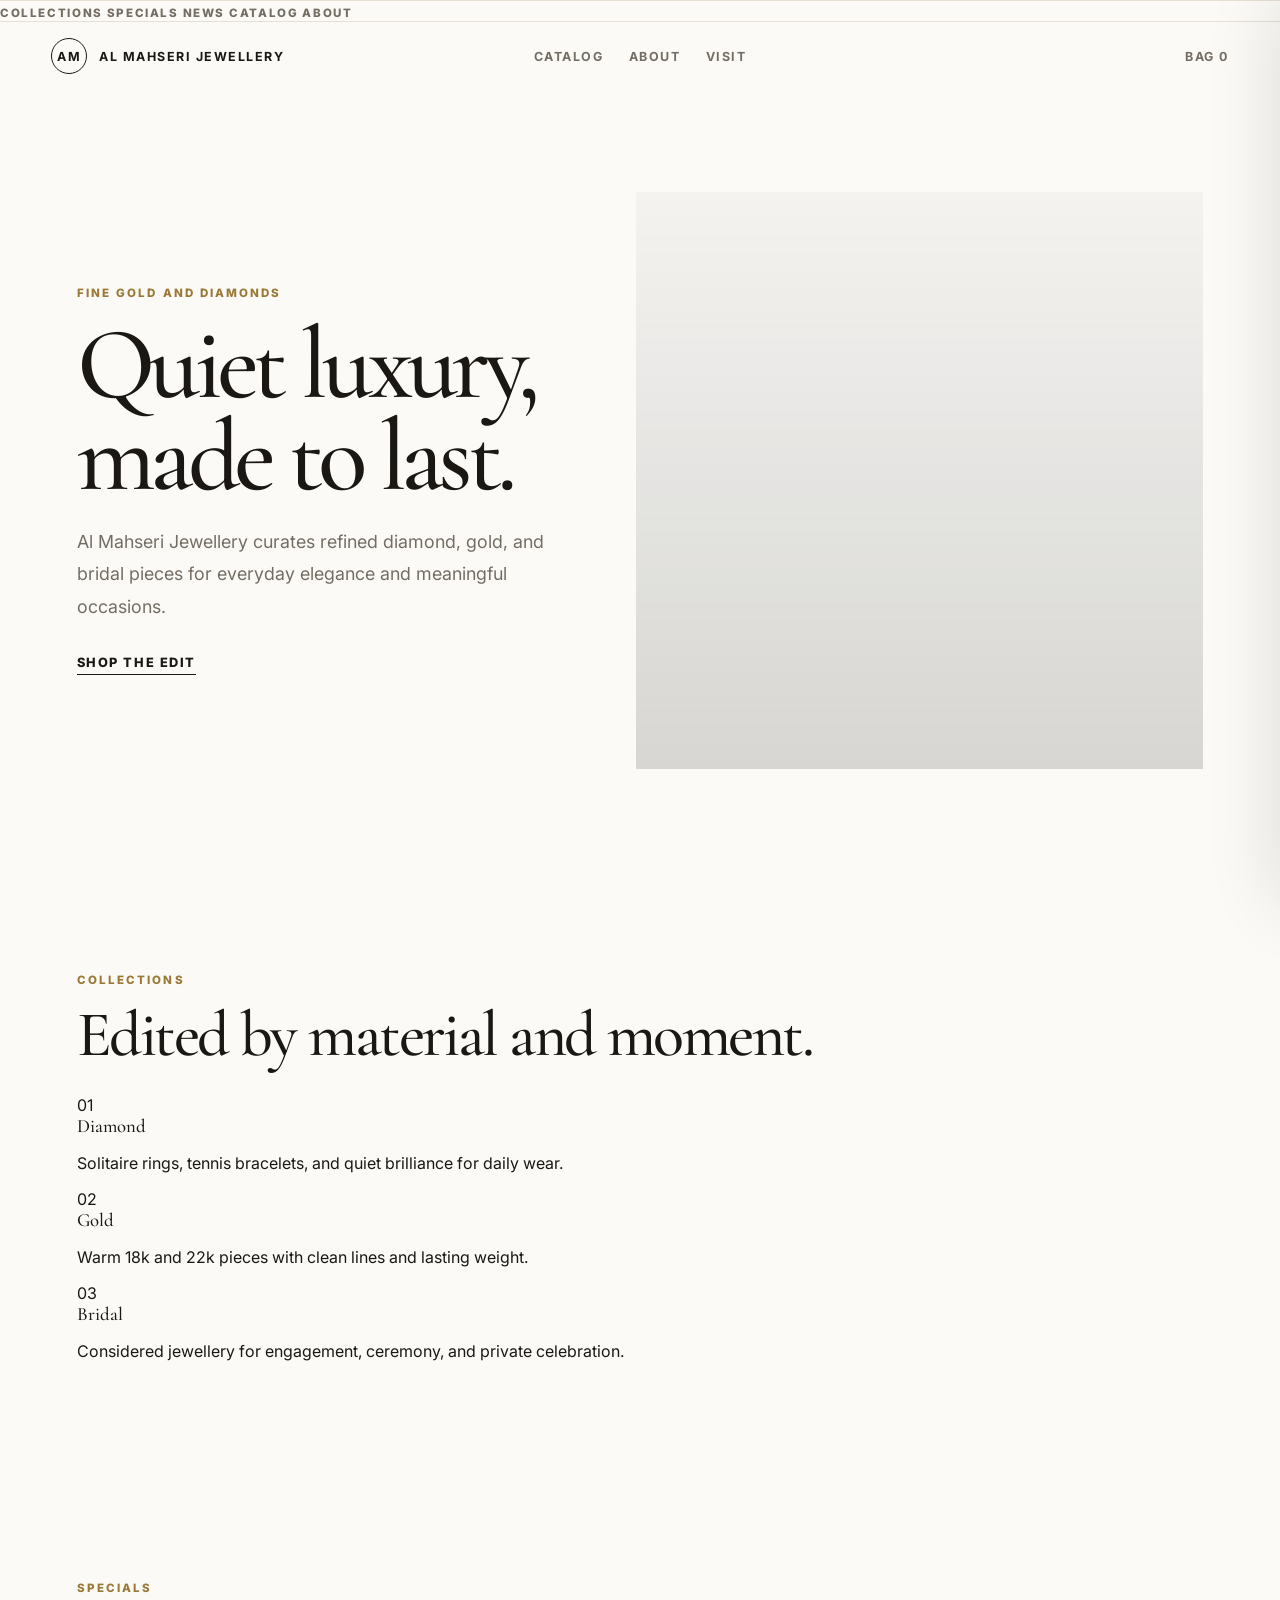
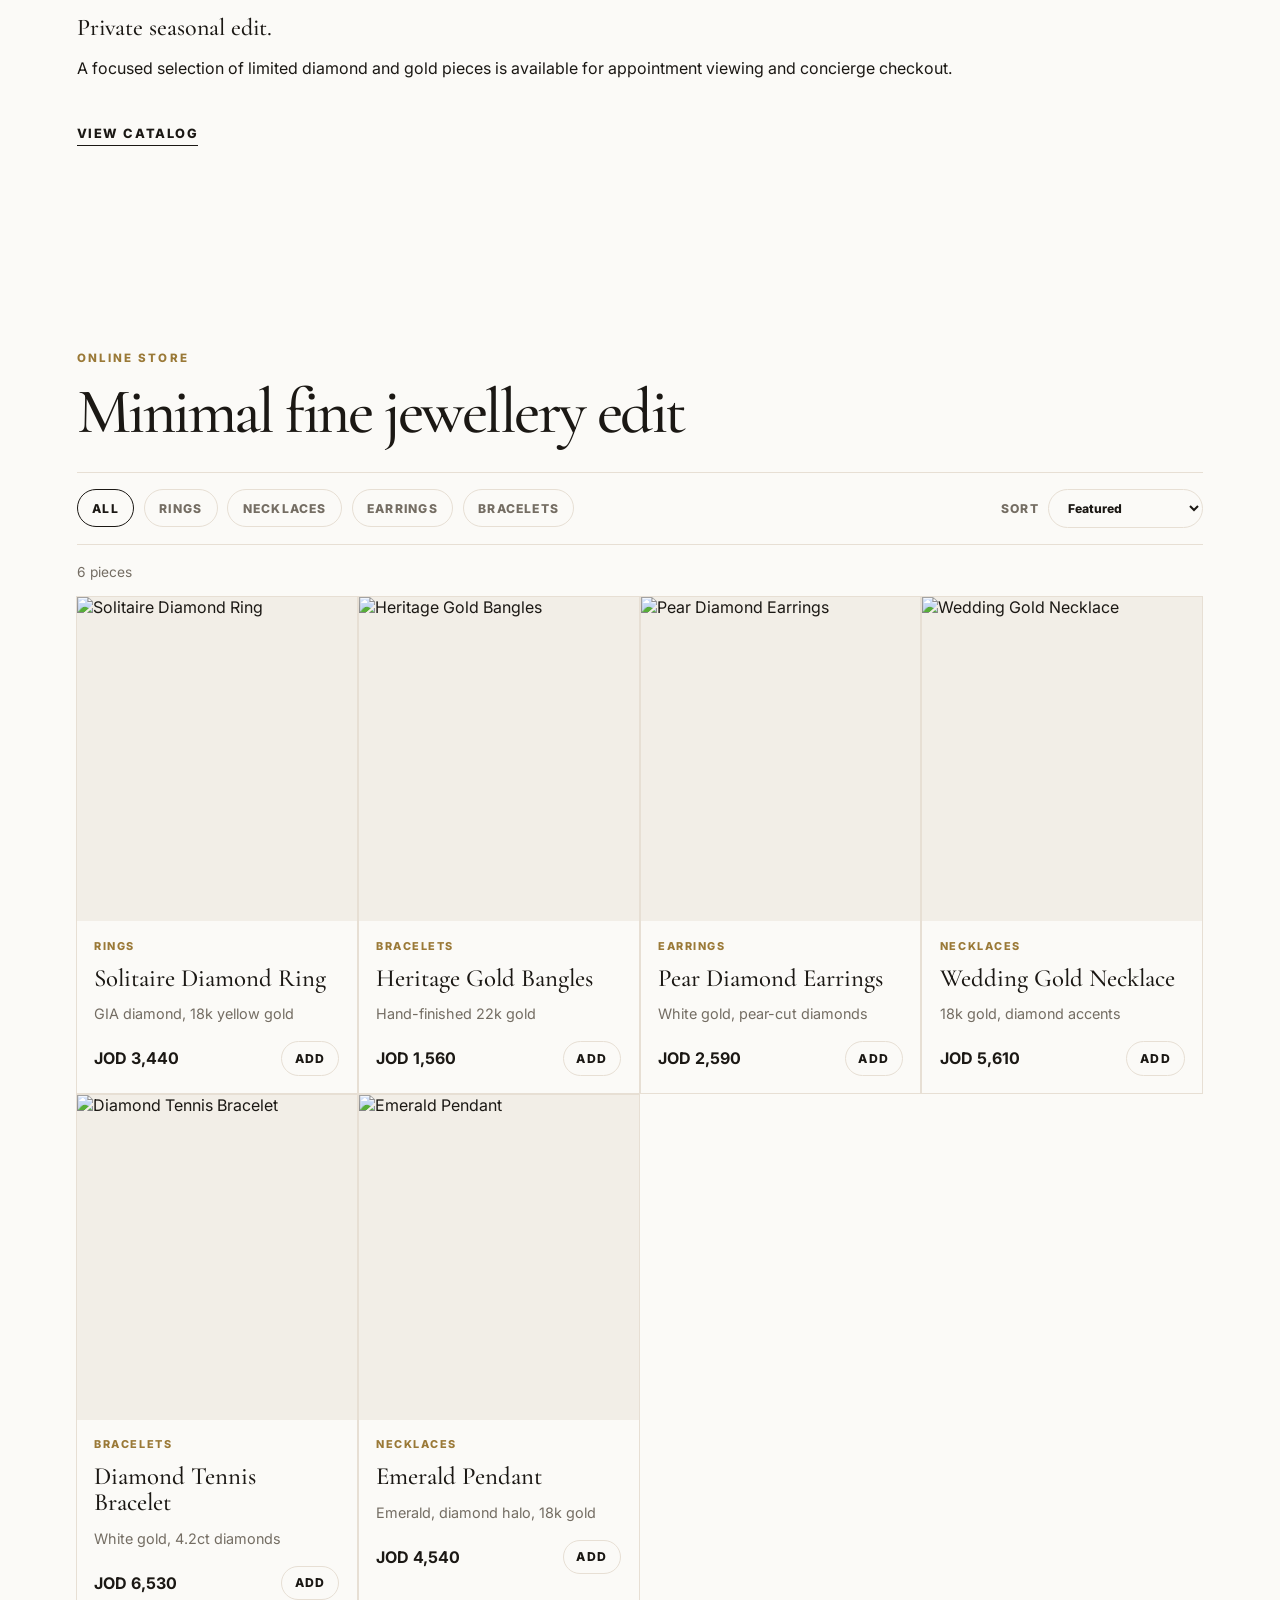
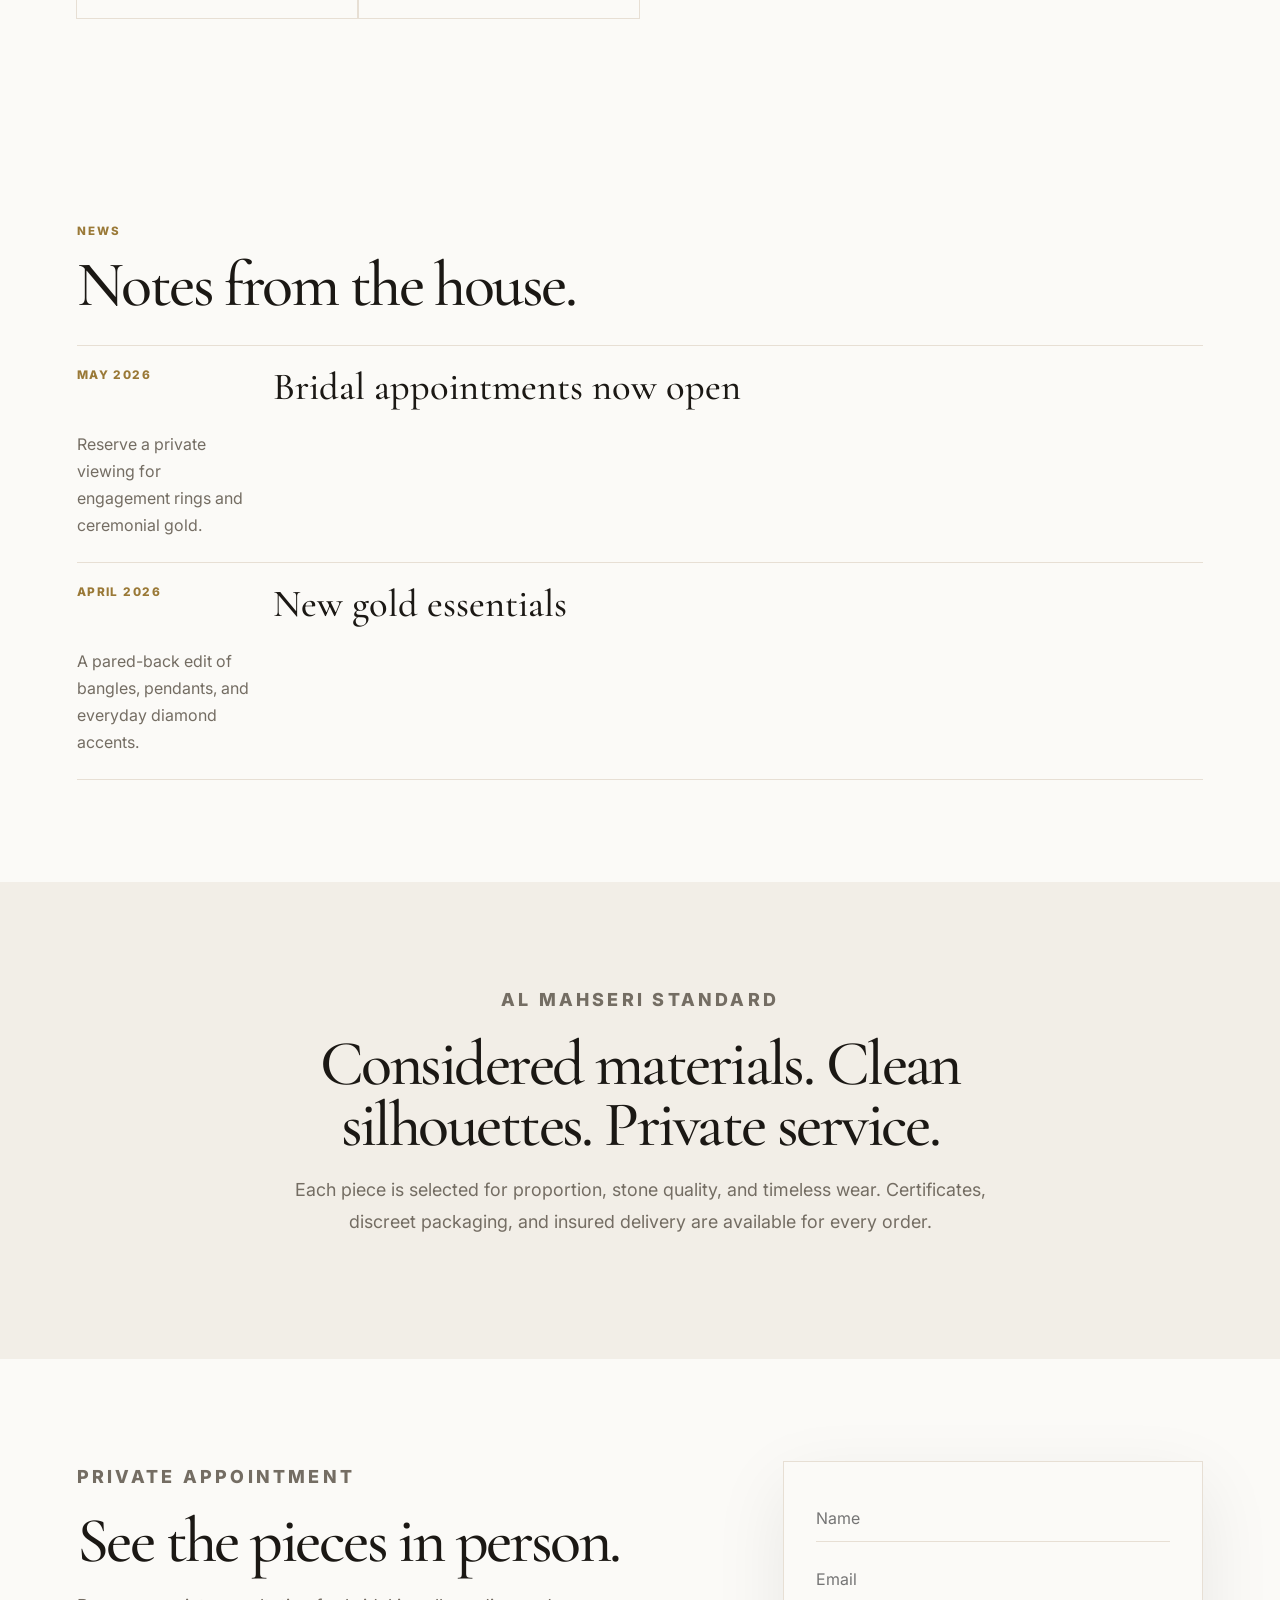
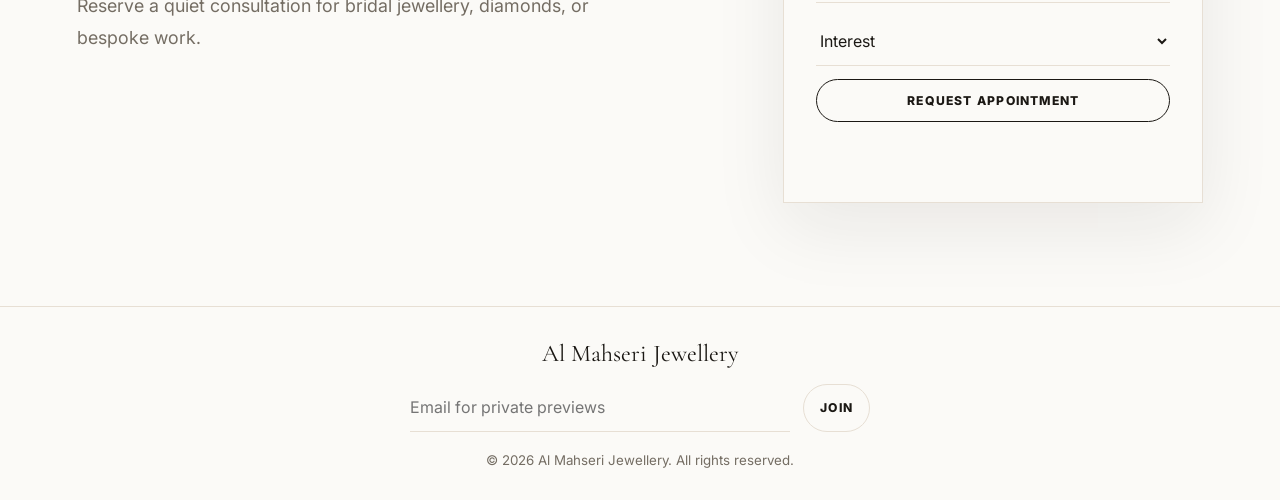
==== commit fa144684: "Add minimalist top navigation panel Co-authored-by: Malek Mohammad <MosporD@users.noreply.github.com" ====
--- a/index.html
+++ b/index.html
@@ -17,6 +17,14 @@
     <link rel="stylesheet" href="styles.css" />
   </head>
   <body>
+    <nav class="top-panel" aria-label="Store navigation">
+      <a href="#collections">Collections</a>
+      <a href="#specials">Specials</a>
+      <a href="#news">News</a>
+      <a href="#catalog">Catalog</a>
+      <a href="#about">About</a>
+    </nav>
+
     <header class="site-header">
       <a class="brand" href="#home" aria-label="Al Mahseri Jewellery home">
         <span class="brand-mark">AM</span>
@@ -24,7 +32,7 @@
       </a>
 
       <nav class="nav-links" aria-label="Primary navigation">
-        <a href="#shop">Shop</a>
+        <a href="#catalog">Catalog</a>
         <a href="#about">About</a>
         <a href="#visit">Visit</a>
       </nav>
@@ -43,12 +51,46 @@
             Al Mahseri Jewellery curates refined diamond, gold, and bridal pieces for
             everyday elegance and meaningful occasions.
           </p>
-          <a class="text-link" href="#shop">Shop the edit</a>
+          <a class="text-link" href="#catalog">Shop the edit</a>
         </div>
         <div class="hero-image" aria-label="Gold and diamond jewellery"></div>
       </section>
 
-      <section class="section" id="shop">
+      <section class="section editorial-section" id="collections">
+        <div class="section-header">
+          <p class="eyebrow">Collections</p>
+          <h2>Edited by material and moment.</h2>
+        </div>
+        <div class="editorial-grid">
+          <article>
+            <span>01</span>
+            <h3>Diamond</h3>
+            <p>Solitaire rings, tennis bracelets, and quiet brilliance for daily wear.</p>
+          </article>
+          <article>
+            <span>02</span>
+            <h3>Gold</h3>
+            <p>Warm 18k and 22k pieces with clean lines and lasting weight.</p>
+          </article>
+          <article>
+            <span>03</span>
+            <h3>Bridal</h3>
+            <p>Considered jewellery for engagement, ceremony, and private celebration.</p>
+          </article>
+        </div>
+      </section>
+
+      <section class="specials" id="specials">
+        <p class="eyebrow">Specials</p>
+        <h2>Private seasonal edit.</h2>
+        <p>
+          A focused selection of limited diamond and gold pieces is available for
+          appointment viewing and concierge checkout.
+        </p>
+        <a class="text-link" href="#catalog">View catalog</a>
+      </section>
+
+      <section class="section" id="catalog">
         <div class="section-header">
           <p class="eyebrow">Online store</p>
           <h2>Minimal fine jewellery edit</h2>
@@ -75,6 +117,25 @@
 
         <p class="result-count" data-result-count></p>
         <div class="product-grid" data-product-grid></div>
+      </section>
+
+      <section class="section news-section" id="news">
+        <div class="section-header">
+          <p class="eyebrow">News</p>
+          <h2>Notes from the house.</h2>
+        </div>
+        <div class="news-list">
+          <article>
+            <time datetime="2026-05">May 2026</time>
+            <h3>Bridal appointments now open</h3>
+            <p>Reserve a private viewing for engagement rings and ceremonial gold.</p>
+          </article>
+          <article>
+            <time datetime="2026-04">April 2026</time>
+            <h3>New gold essentials</h3>
+            <p>A pared-back edit of bangles, pendants, and everyday diamond accents.</p>
+          </article>
+        </div>
       </section>
 
       <section class="statement" id="about">
--- a/styles.css
+++ b/styles.css
@@ -51,14 +51,41 @@
   align-items: center;
   background: rgba(251, 250, 247, 0.92);
   backdrop-filter: blur(18px);
-  border-bottom: 1px solid var(--line);
   display: grid;
   gap: 1rem;
   grid-template-columns: 1fr auto 1fr;
   padding: 1rem clamp(1.25rem, 4vw, 4rem);
+}
+
+.top-panel {
+  background: rgba(251, 250, 247, 0.94);
+  backdrop-filter: blur(18px);
+  border-bottom: 1px solid var(--line);
+  border-top: 1px solid var(--line);
   position: sticky;
   top: 0;
   z-index: 20;
+}
+
+.top-panel nav {
+  display: flex;
+  gap: clamp(1.1rem, 3vw, 3rem);
+  justify-content: center;
+  overflow-x: auto;
+  padding: 0.82rem clamp(1.25rem, 4vw, 4rem);
+}
+
+.top-panel a {
+  color: var(--muted);
+  flex: 0 0 auto;
+  font-size: 0.72rem;
+  font-weight: 800;
+  letter-spacing: 0.14em;
+  text-transform: uppercase;
+}
+
+.top-panel a:hover {
+  color: var(--ink);
 }
 
 .brand,
@@ -107,7 +134,7 @@
   display: grid;
   gap: clamp(2rem, 6vw, 5rem);
   grid-template-columns: minmax(0, 0.85fr) minmax(280px, 1fr);
-  min-height: calc(100vh - 69px);
+  min-height: calc(100vh - 119px);
   padding: clamp(4rem, 8vw, 7rem) clamp(1.25rem, 6vw, 5rem);
 }
 
@@ -171,21 +198,98 @@
 }
 
 .section,
+.collections,
+.specials,
+.news,
 .statement,
 .visit {
   padding: clamp(4rem, 8vw, 7rem) clamp(1.25rem, 6vw, 5rem);
 }
 
-.section-header {
+.section-header,
+.minimal-header {
   margin-bottom: 1.8rem;
 }
 
 .section-header h2,
+.minimal-header h2,
 .statement h2,
 .visit h2 {
   font-size: clamp(2.5rem, 5vw, 4.6rem);
   letter-spacing: -0.04em;
   line-height: 0.95;
+}
+
+.minimal-header p:not(.eyebrow) {
+  color: var(--muted);
+  line-height: 1.8;
+  margin: 1rem 0 0;
+  max-width: 560px;
+}
+
+.collection-list,
+.special-grid,
+.news-list {
+  border-top: 1px solid var(--line);
+}
+
+.collection-list article,
+.special-grid article,
+.news-list article {
+  border-bottom: 1px solid var(--line);
+}
+
+.collection-list article {
+  align-items: baseline;
+  display: grid;
+  gap: 1rem;
+  grid-template-columns: minmax(0, 1fr) auto;
+  padding: 1.4rem 0;
+}
+
+.collection-list h3,
+.special-grid h3,
+.news-list h3 {
+  font-size: clamp(1.7rem, 3vw, 2.6rem);
+  line-height: 1;
+}
+
+.collection-list p,
+.special-grid p,
+.news-list p {
+  color: var(--muted);
+  line-height: 1.7;
+  margin: 0.5rem 0 0;
+}
+
+.collection-list span,
+.news-list time {
+  color: var(--gold);
+  font-size: 0.74rem;
+  font-weight: 800;
+  letter-spacing: 0.12em;
+  text-transform: uppercase;
+  white-space: nowrap;
+}
+
+.special-grid {
+  display: grid;
+  grid-template-columns: repeat(2, 1fr);
+}
+
+.special-grid article {
+  padding: clamp(1.4rem, 3vw, 2rem);
+}
+
+.special-grid article:nth-child(odd) {
+  border-right: 1px solid var(--line);
+}
+
+.news-list article {
+  display: grid;
+  gap: 1rem;
+  grid-template-columns: 180px minmax(0, 1fr);
+  padding: 1.4rem 0;
 }
 
 .shop-controls {
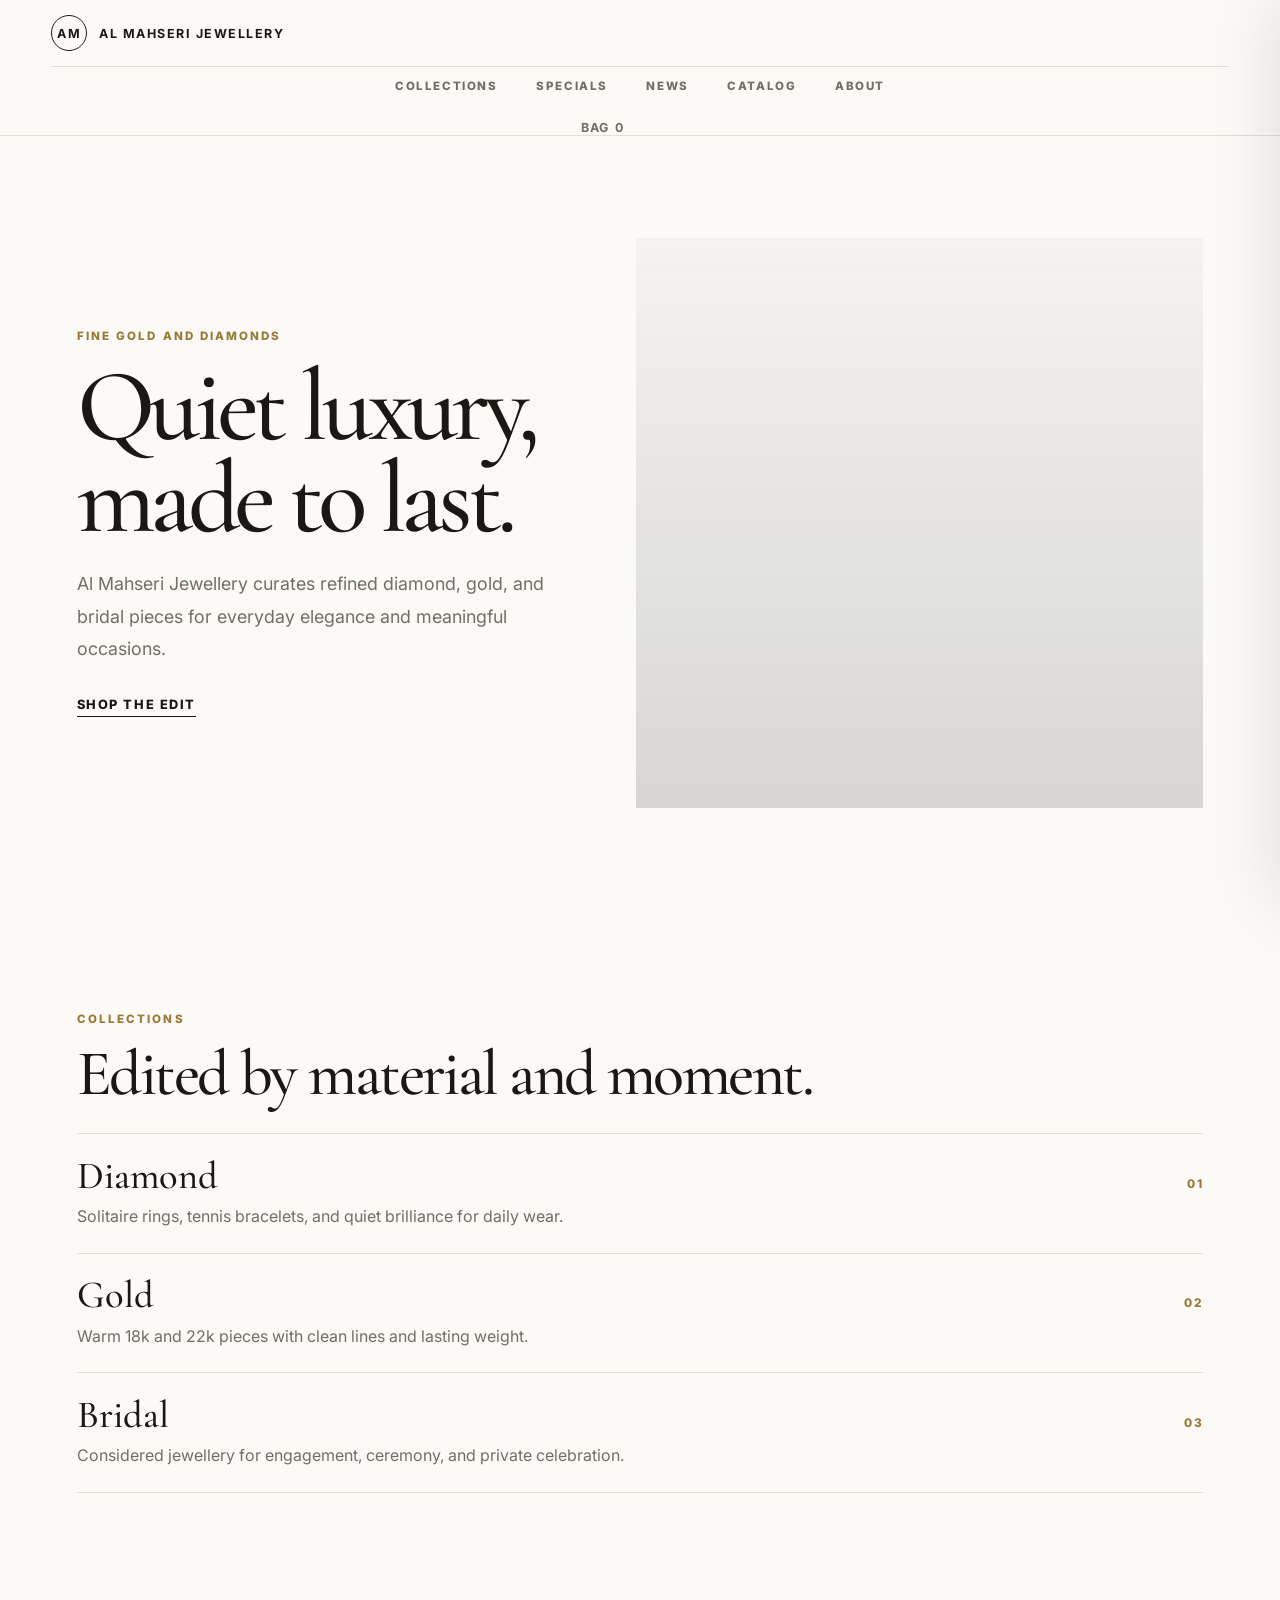
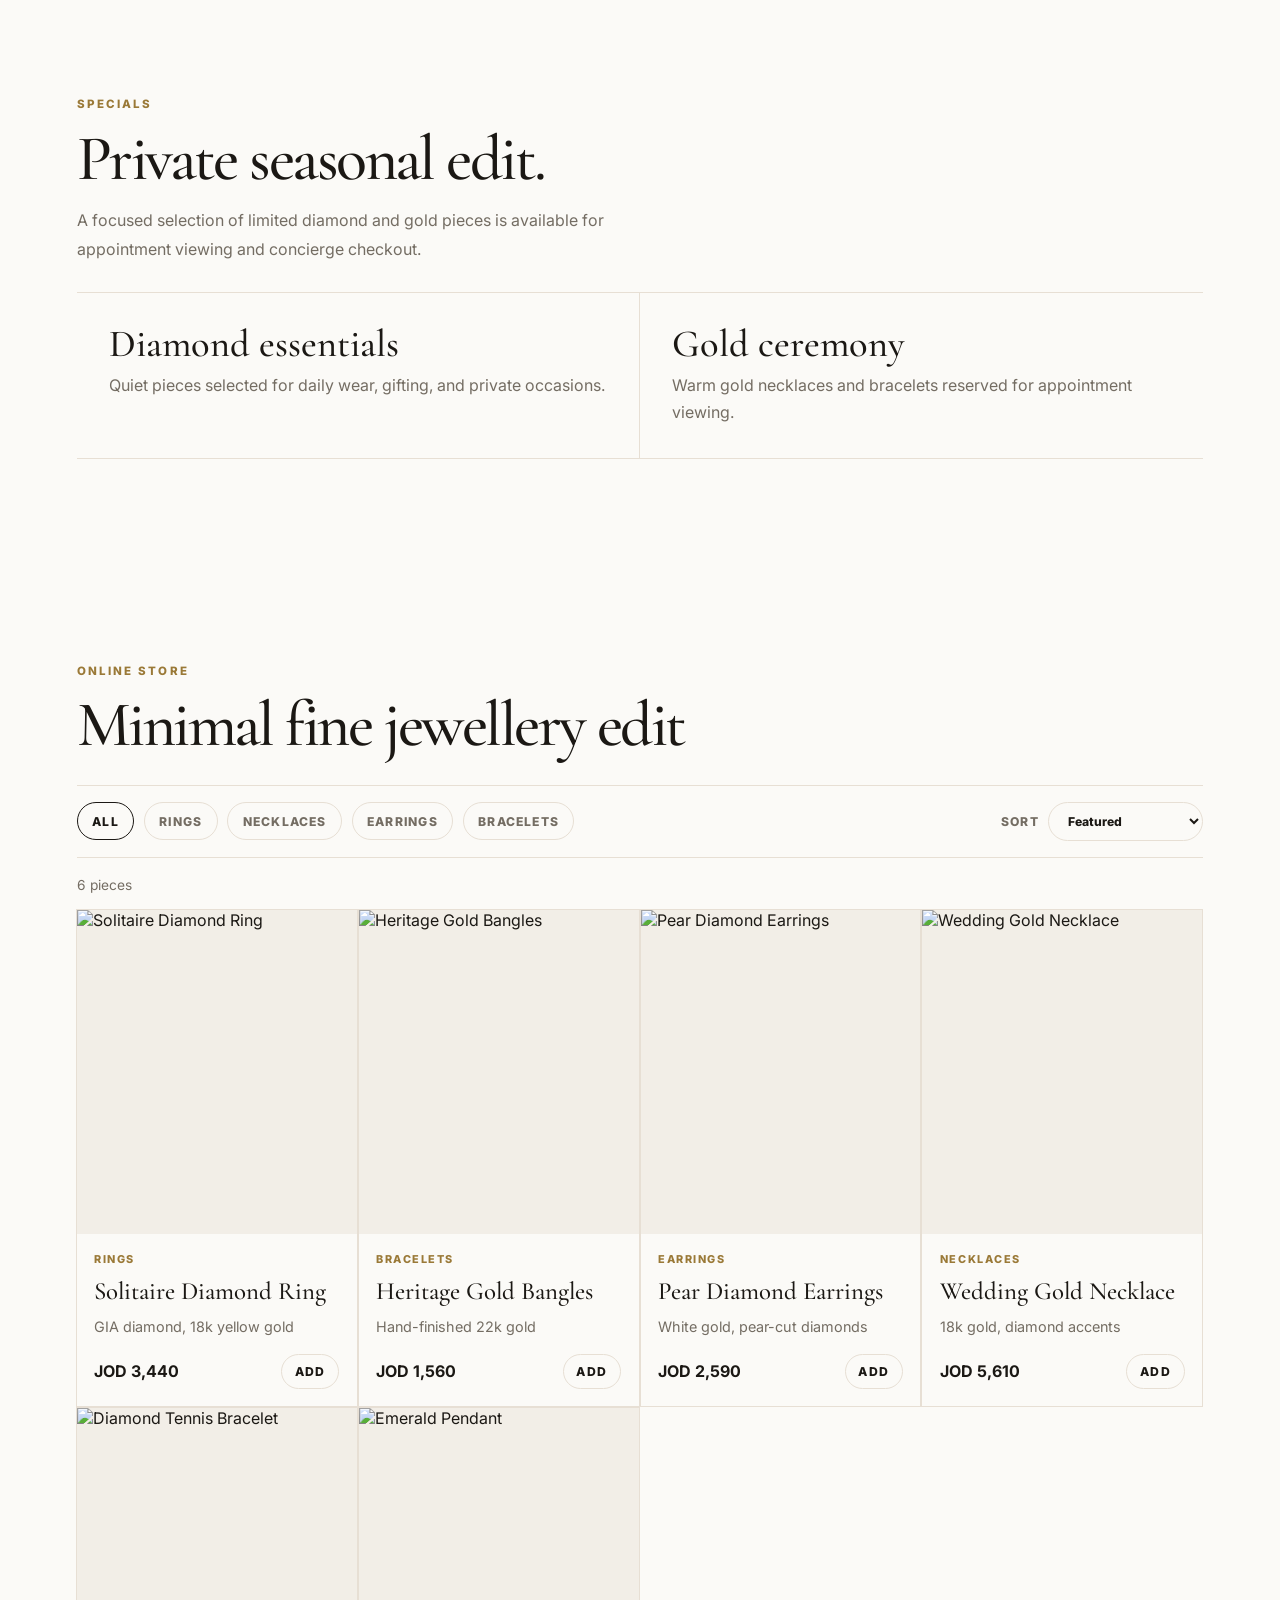
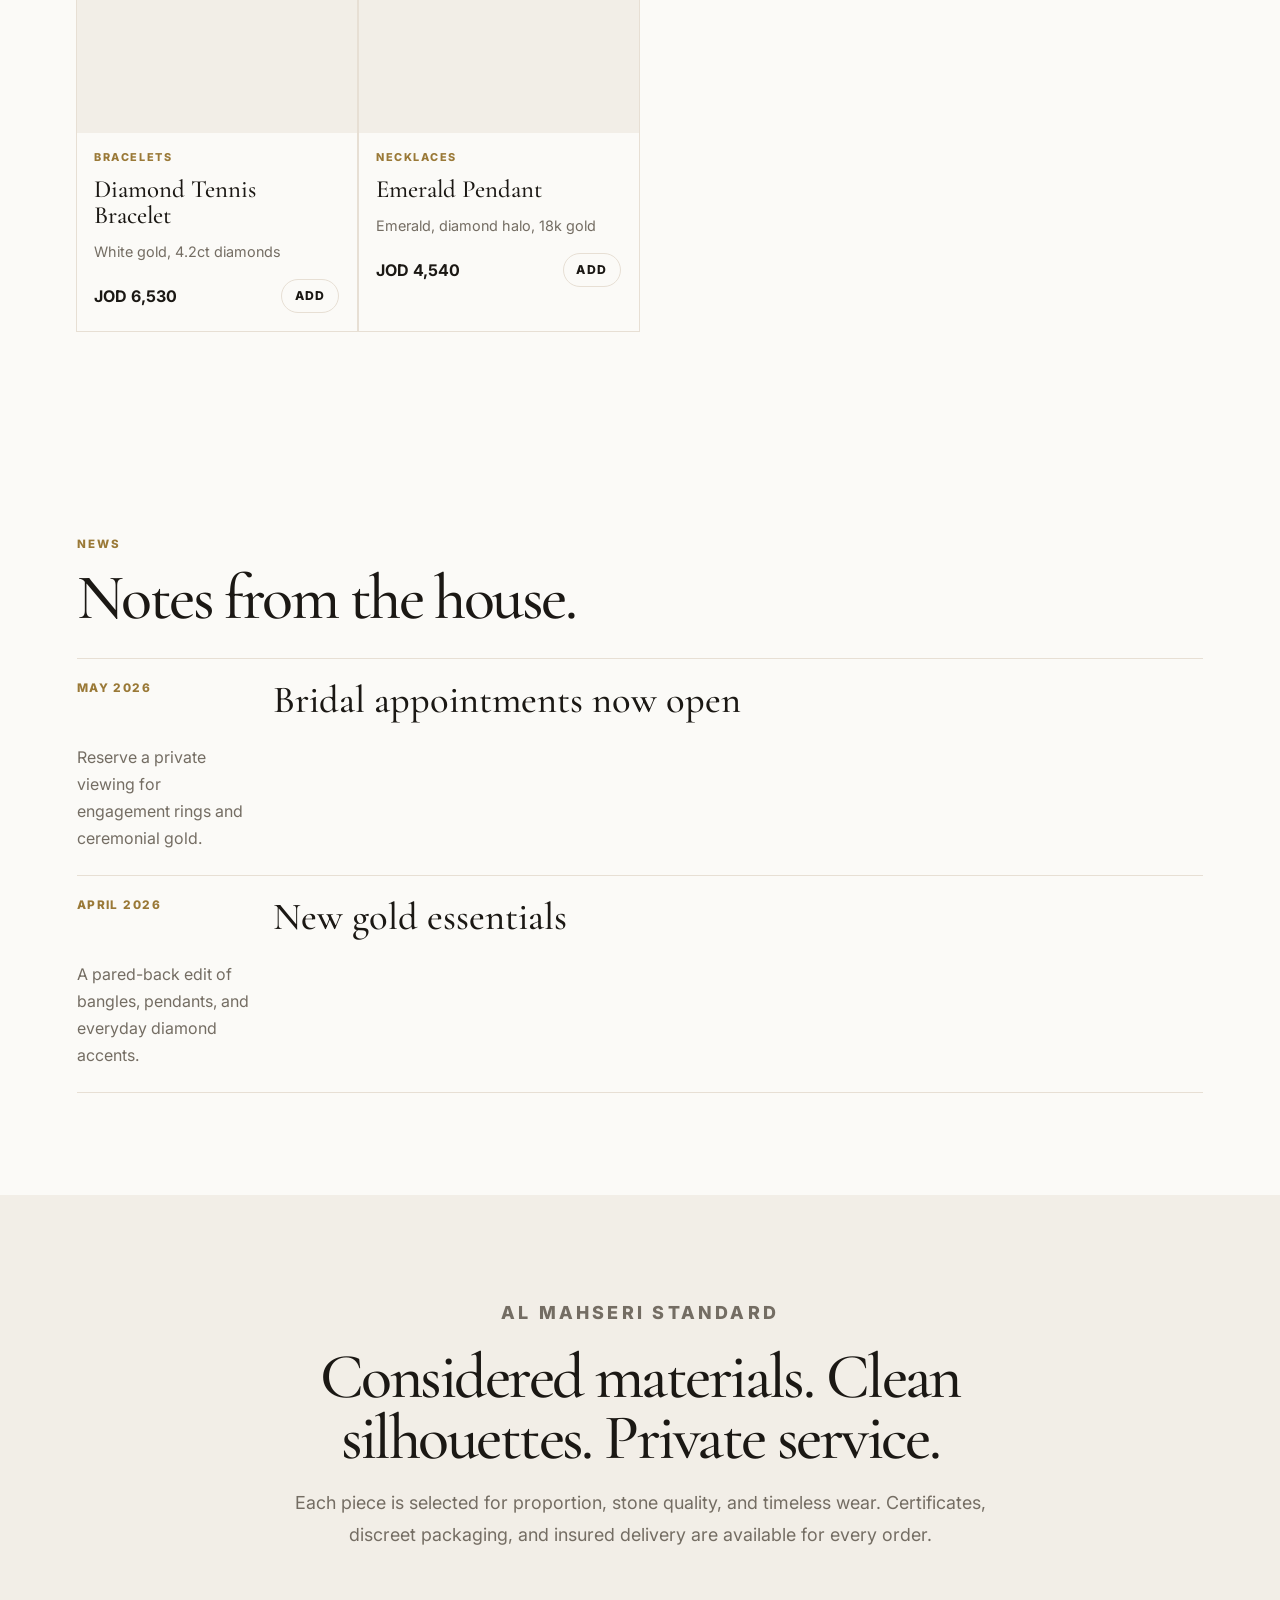
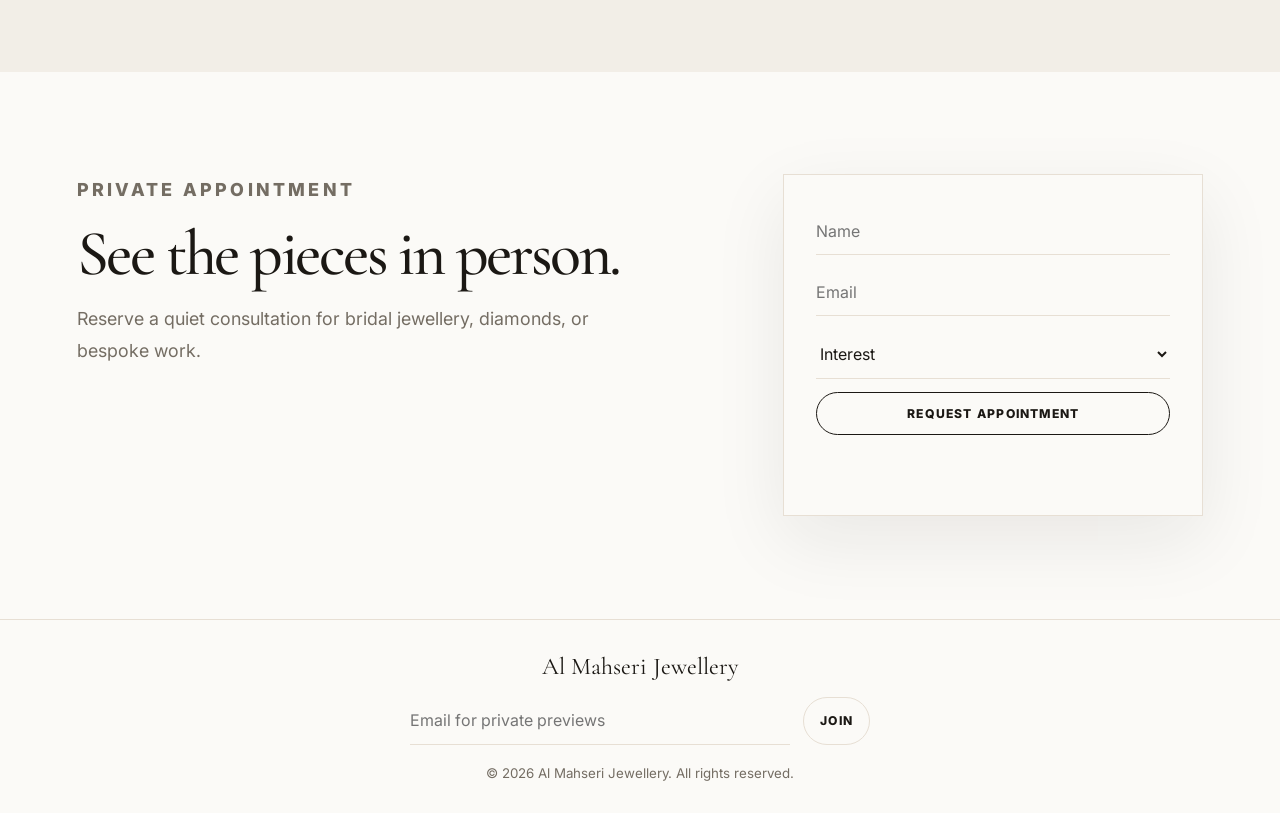
==== commit 9863541f: "Fix top navigation placement Co-authored-by: Malek Mohammad <MosporD@users.noreply.github.com>" ====
--- a/index.html
+++ b/index.html
@@ -17,24 +17,18 @@
     <link rel="stylesheet" href="styles.css" />
   </head>
   <body>
-    <nav class="top-panel" aria-label="Store navigation">
-      <a href="#collections">Collections</a>
-      <a href="#specials">Specials</a>
-      <a href="#news">News</a>
-      <a href="#catalog">Catalog</a>
-      <a href="#about">About</a>
-    </nav>
-
     <header class="site-header">
       <a class="brand" href="#home" aria-label="Al Mahseri Jewellery home">
         <span class="brand-mark">AM</span>
         <span>Al Mahseri Jewellery</span>
       </a>
 
-      <nav class="nav-links" aria-label="Primary navigation">
+      <nav class="top-panel" aria-label="Store navigation">
+        <a href="#collections">Collections</a>
+        <a href="#specials">Specials</a>
+        <a href="#news">News</a>
         <a href="#catalog">Catalog</a>
         <a href="#about">About</a>
-        <a href="#visit">Visit</a>
       </nav>
 
       <button class="bag-button" type="button" aria-controls="cart-drawer" aria-expanded="false" data-cart-open>
@@ -56,38 +50,55 @@
         <div class="hero-image" aria-label="Gold and diamond jewellery"></div>
       </section>
 
-      <section class="section editorial-section" id="collections">
+      <section class="section collections" id="collections">
         <div class="section-header">
           <p class="eyebrow">Collections</p>
           <h2>Edited by material and moment.</h2>
         </div>
-        <div class="editorial-grid">
-          <article>
+        <div class="collection-list">
+          <article>
+            <div>
+              <h3>Diamond</h3>
+              <p>Solitaire rings, tennis bracelets, and quiet brilliance for daily wear.</p>
+            </div>
             <span>01</span>
-            <h3>Diamond</h3>
-            <p>Solitaire rings, tennis bracelets, and quiet brilliance for daily wear.</p>
-          </article>
-          <article>
+          </article>
+          <article>
+            <div>
+              <h3>Gold</h3>
+              <p>Warm 18k and 22k pieces with clean lines and lasting weight.</p>
+            </div>
             <span>02</span>
-            <h3>Gold</h3>
-            <p>Warm 18k and 22k pieces with clean lines and lasting weight.</p>
-          </article>
-          <article>
+          </article>
+          <article>
+            <div>
+              <h3>Bridal</h3>
+              <p>Considered jewellery for engagement, ceremony, and private celebration.</p>
+            </div>
             <span>03</span>
-            <h3>Bridal</h3>
-            <p>Considered jewellery for engagement, ceremony, and private celebration.</p>
           </article>
         </div>
       </section>
 
       <section class="specials" id="specials">
-        <p class="eyebrow">Specials</p>
-        <h2>Private seasonal edit.</h2>
-        <p>
-          A focused selection of limited diamond and gold pieces is available for
-          appointment viewing and concierge checkout.
-        </p>
-        <a class="text-link" href="#catalog">View catalog</a>
+        <div class="minimal-header">
+          <p class="eyebrow">Specials</p>
+          <h2>Private seasonal edit.</h2>
+          <p>
+            A focused selection of limited diamond and gold pieces is available for
+            appointment viewing and concierge checkout.
+          </p>
+        </div>
+        <div class="special-grid">
+          <article>
+            <h3>Diamond essentials</h3>
+            <p>Quiet pieces selected for daily wear, gifting, and private occasions.</p>
+          </article>
+          <article>
+            <h3>Gold ceremony</h3>
+            <p>Warm gold necklaces and bracelets reserved for appointment viewing.</p>
+          </article>
+        </div>
       </section>
 
       <section class="section" id="catalog">
@@ -119,7 +130,7 @@
         <div class="product-grid" data-product-grid></div>
       </section>
 
-      <section class="section news-section" id="news">
+      <section class="section news" id="news">
         <div class="section-header">
           <p class="eyebrow">News</p>
           <h2>Notes from the house.</h2>
--- a/styles.css
+++ b/styles.css
@@ -14,6 +14,7 @@
 }
 
 html {
+  scroll-padding-top: 126px;
   scroll-behavior: smooth;
 }
 
@@ -51,28 +52,24 @@
   align-items: center;
   background: rgba(251, 250, 247, 0.92);
   backdrop-filter: blur(18px);
-  display: grid;
-  gap: 1rem;
+  border-bottom: 1px solid var(--line);
+  display: grid;
+  gap: 0.9rem 1rem;
   grid-template-columns: 1fr auto 1fr;
-  padding: 1rem clamp(1.25rem, 4vw, 4rem);
-}
-
-.top-panel {
-  background: rgba(251, 250, 247, 0.94);
-  backdrop-filter: blur(18px);
-  border-bottom: 1px solid var(--line);
-  border-top: 1px solid var(--line);
+  padding: 0.95rem clamp(1.25rem, 4vw, 4rem) 0;
   position: sticky;
   top: 0;
   z-index: 20;
 }
 
-.top-panel nav {
+.top-panel {
+  border-top: 1px solid var(--line);
   display: flex;
   gap: clamp(1.1rem, 3vw, 3rem);
+  grid-column: 1 / -1;
   justify-content: center;
   overflow-x: auto;
-  padding: 0.82rem clamp(1.25rem, 4vw, 4rem);
+  padding: 0.78rem 0;
 }
 
 .top-panel a {
@@ -134,7 +131,7 @@
   display: grid;
   gap: clamp(2rem, 6vw, 5rem);
   grid-template-columns: minmax(0, 0.85fr) minmax(280px, 1fr);
-  min-height: calc(100vh - 119px);
+  min-height: calc(100vh - 126px);
   padding: clamp(4rem, 8vw, 7rem) clamp(1.25rem, 6vw, 5rem);
 }
 
@@ -198,9 +195,9 @@
 }
 
 .section,
-.collections,
+.editorial-section,
 .specials,
-.news,
+.news-section,
 .statement,
 .visit {
   padding: clamp(4rem, 8vw, 7rem) clamp(1.25rem, 6vw, 5rem);
@@ -599,6 +596,10 @@
     grid-template-columns: 1fr auto;
   }
 
+  .top-panel {
+    justify-content: flex-start;
+  }
+
   .nav-links {
     display: none;
   }
@@ -618,8 +619,12 @@
 }
 
 @media (max-width: 560px) {
+  html {
+    scroll-padding-top: 111px;
+  }
+
   .site-header {
-    padding: 0.85rem 1rem;
+    padding: 0.85rem 1rem 0;
   }
 
   .brand {
@@ -628,6 +633,15 @@
 
   .brand-mark {
     display: none;
+  }
+
+  .top-panel {
+    gap: 1.05rem;
+    padding: 0.72rem 0;
+  }
+
+  .top-panel a {
+    font-size: 0.66rem;
   }
 
   .hero {
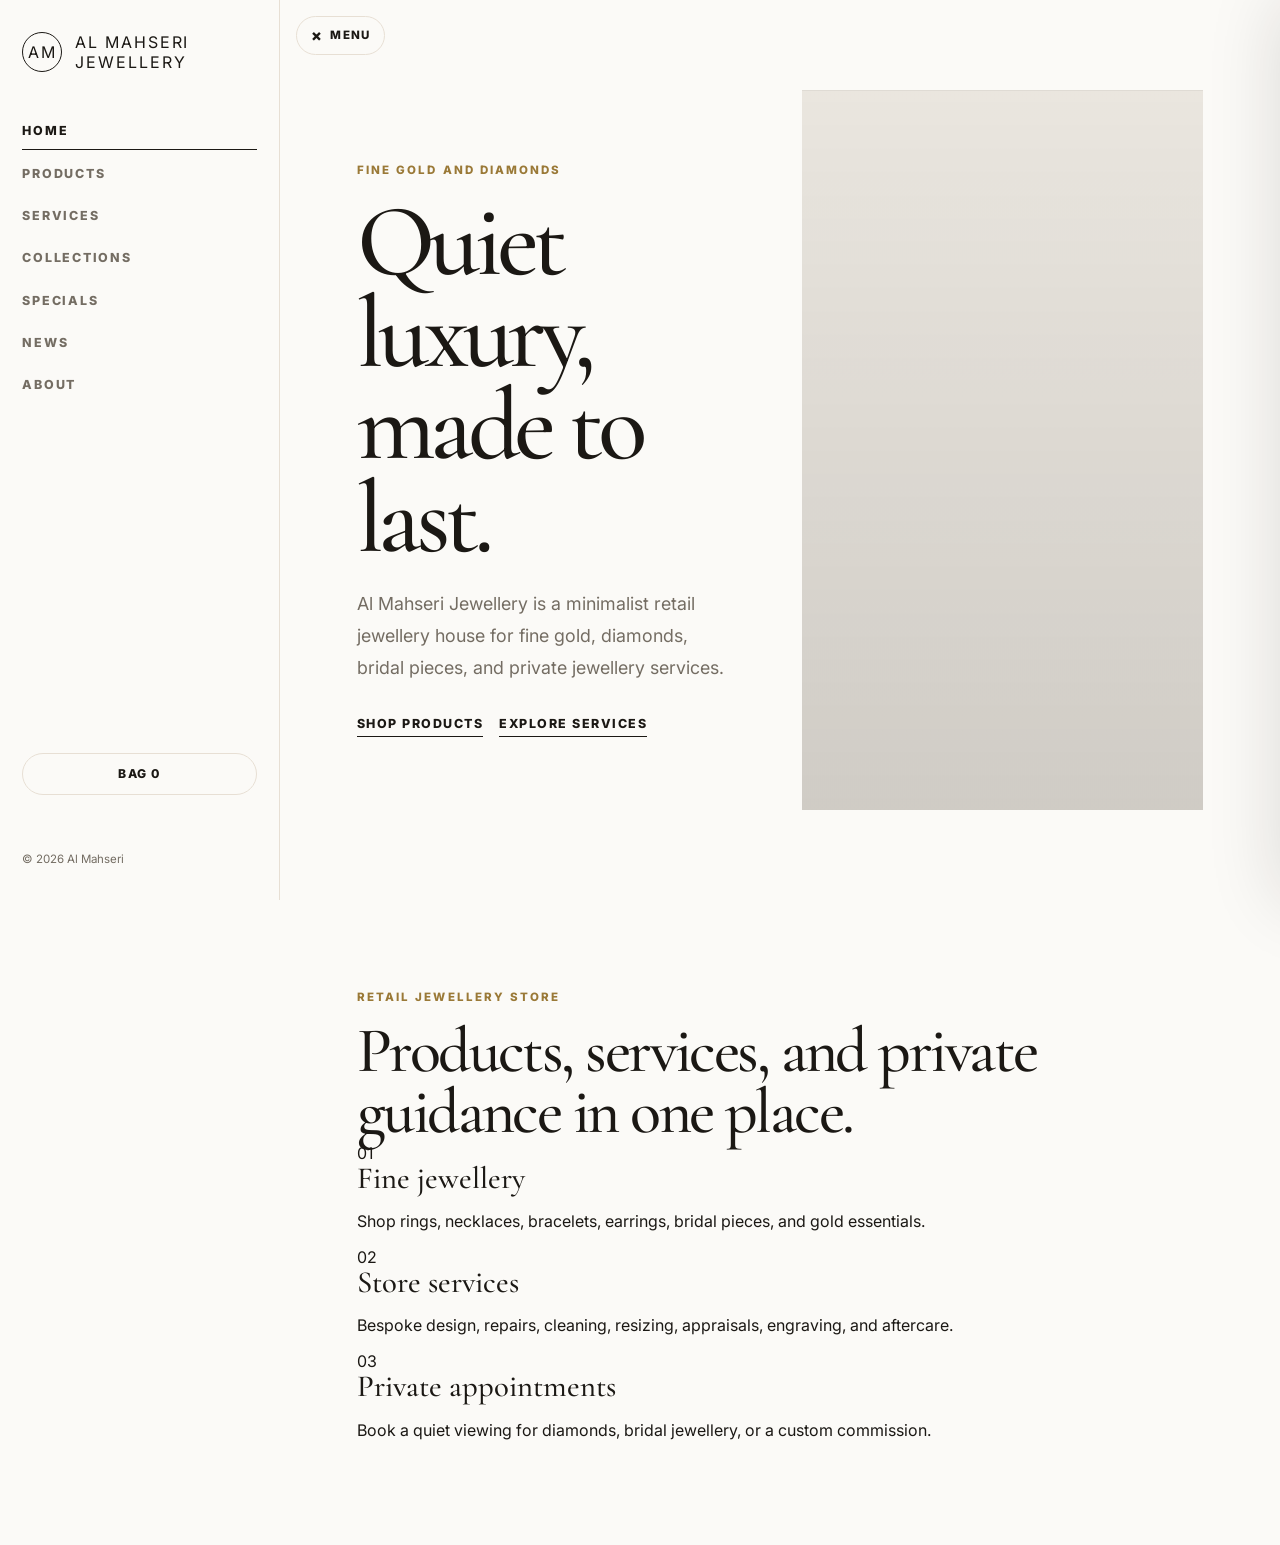
==== commit 6ee50a7f: "Add collapsible index navigation panel Co-authored-by: Malek Mohammad <MosporD@users.noreply.github." ====
--- a/index.html
+++ b/index.html
@@ -5,7 +5,7 @@
     <meta name="viewport" content="width=device-width, initial-scale=1.0" />
     <meta
       name="description"
-      content="Al Mahseri Jewellery - a minimalist luxury online store for fine gold, diamonds, bridal pieces, and bespoke jewellery."
+      content="Al Mahseri Jewellery - minimalist fine jewellery, retail services, private appointments, and online shopping."
     />
     <title>Al Mahseri Jewellery | Fine Jewellery</title>
     <link rel="preconnect" href="https://fonts.googleapis.com" />
@@ -16,180 +16,77 @@
     />
     <link rel="stylesheet" href="styles.css" />
   </head>
-  <body>
-    <header class="site-header">
-      <a class="brand" href="#home" aria-label="Al Mahseri Jewellery home">
+  <body class="has-collapsible-panel">
+    <aside class="side-panel home-panel" id="site-navigation" aria-label="Main navigation" data-left-panel="true">
+      <a class="brand" href="index.html" aria-label="Al Mahseri Jewellery home">
         <span class="brand-mark">AM</span>
-        <span>Al Mahseri Jewellery</span>
+        <span>Al Mahseri<br />Jewellery</span>
       </a>
-
-      <nav class="top-panel" aria-label="Store navigation">
-        <a href="#collections">Collections</a>
-        <a href="#specials">Specials</a>
-        <a href="#news">News</a>
-        <a href="#catalog">Catalog</a>
-        <a href="#about">About</a>
+      <button
+        class="panel-toggle"
+        type="button"
+        aria-controls="site-navigation"
+        aria-expanded="true"
+        data-panel-toggle="true"
+      >
+        Menu
+      </button>
+      <nav class="side-nav" aria-label="Pages">
+        <a class="active" href="index.html">Home</a>
+        <a href="products.html">Products</a>
+        <a href="services.html">Services</a>
+        <a href="collections.html">Collections</a>
+        <a href="specials.html">Specials</a>
+        <a href="news.html">News</a>
+        <a href="about.html">About</a>
       </nav>
-
       <button class="bag-button" type="button" aria-controls="cart-drawer" aria-expanded="false" data-cart-open>
         Bag <span data-cart-count>0</span>
       </button>
-    </header>
+      <small class="side-foot">&copy; <span data-year></span> Al Mahseri</small>
+    </aside>
 
-    <main id="home">
-      <section class="hero">
-        <div class="hero-copy">
+    <main class="page-shell home-layout">
+      <section class="hero split-page">
+        <div>
           <p class="eyebrow">Fine gold and diamonds</p>
           <h1>Quiet luxury, made to last.</h1>
           <p>
-            Al Mahseri Jewellery curates refined diamond, gold, and bridal pieces for
-            everyday elegance and meaningful occasions.
+            Al Mahseri Jewellery is a minimalist retail jewellery house for fine gold,
+            diamonds, bridal pieces, and private jewellery services.
           </p>
-          <a class="text-link" href="#catalog">Shop the edit</a>
+          <div class="link-row">
+            <a class="text-link" href="products.html">Shop products</a>
+            <a class="text-link" href="services.html">Explore services</a>
+          </div>
         </div>
-        <div class="hero-image" aria-label="Gold and diamond jewellery"></div>
+        <div class="image-panel image-ring" aria-label="Diamond ring"></div>
       </section>
 
-      <section class="section collections" id="collections">
-        <div class="section-header">
-          <p class="eyebrow">Collections</p>
-          <h2>Edited by material and moment.</h2>
+      <section class="content-section">
+        <div class="section-heading">
+          <p class="eyebrow">Retail jewellery store</p>
+          <h2>Products, services, and private guidance in one place.</h2>
         </div>
-        <div class="collection-list">
+        <div class="minimal-grid three">
           <article>
-            <div>
-              <h3>Diamond</h3>
-              <p>Solitaire rings, tennis bracelets, and quiet brilliance for daily wear.</p>
-            </div>
             <span>01</span>
+            <h3>Fine jewellery</h3>
+            <p>Shop rings, necklaces, bracelets, earrings, bridal pieces, and gold essentials.</p>
           </article>
           <article>
-            <div>
-              <h3>Gold</h3>
-              <p>Warm 18k and 22k pieces with clean lines and lasting weight.</p>
-            </div>
             <span>02</span>
+            <h3>Store services</h3>
+            <p>Bespoke design, repairs, cleaning, resizing, appraisals, engraving, and aftercare.</p>
           </article>
           <article>
-            <div>
-              <h3>Bridal</h3>
-              <p>Considered jewellery for engagement, ceremony, and private celebration.</p>
-            </div>
             <span>03</span>
+            <h3>Private appointments</h3>
+            <p>Book a quiet viewing for diamonds, bridal jewellery, or a custom commission.</p>
           </article>
         </div>
       </section>
-
-      <section class="specials" id="specials">
-        <div class="minimal-header">
-          <p class="eyebrow">Specials</p>
-          <h2>Private seasonal edit.</h2>
-          <p>
-            A focused selection of limited diamond and gold pieces is available for
-            appointment viewing and concierge checkout.
-          </p>
-        </div>
-        <div class="special-grid">
-          <article>
-            <h3>Diamond essentials</h3>
-            <p>Quiet pieces selected for daily wear, gifting, and private occasions.</p>
-          </article>
-          <article>
-            <h3>Gold ceremony</h3>
-            <p>Warm gold necklaces and bracelets reserved for appointment viewing.</p>
-          </article>
-        </div>
-      </section>
-
-      <section class="section" id="catalog">
-        <div class="section-header">
-          <p class="eyebrow">Online store</p>
-          <h2>Minimal fine jewellery edit</h2>
-        </div>
-
-        <div class="shop-controls">
-          <div class="filters" aria-label="Filter products">
-            <button class="filter-button active" type="button" data-filter="All">All</button>
-            <button class="filter-button" type="button" data-filter="Rings">Rings</button>
-            <button class="filter-button" type="button" data-filter="Necklaces">Necklaces</button>
-            <button class="filter-button" type="button" data-filter="Earrings">Earrings</button>
-            <button class="filter-button" type="button" data-filter="Bracelets">Bracelets</button>
-          </div>
-
-          <label class="sort-control">
-            Sort
-            <select name="sort" data-sort>
-              <option value="featured">Featured</option>
-              <option value="price-asc">Price: low to high</option>
-              <option value="price-desc">Price: high to low</option>
-            </select>
-          </label>
-        </div>
-
-        <p class="result-count" data-result-count></p>
-        <div class="product-grid" data-product-grid></div>
-      </section>
-
-      <section class="section news" id="news">
-        <div class="section-header">
-          <p class="eyebrow">News</p>
-          <h2>Notes from the house.</h2>
-        </div>
-        <div class="news-list">
-          <article>
-            <time datetime="2026-05">May 2026</time>
-            <h3>Bridal appointments now open</h3>
-            <p>Reserve a private viewing for engagement rings and ceremonial gold.</p>
-          </article>
-          <article>
-            <time datetime="2026-04">April 2026</time>
-            <h3>New gold essentials</h3>
-            <p>A pared-back edit of bangles, pendants, and everyday diamond accents.</p>
-          </article>
-        </div>
-      </section>
-
-      <section class="statement" id="about">
-        <p class="eyebrow">Al Mahseri standard</p>
-        <h2>Considered materials. Clean silhouettes. Private service.</h2>
-        <p>
-          Each piece is selected for proportion, stone quality, and timeless wear.
-          Certificates, discreet packaging, and insured delivery are available for every order.
-        </p>
-      </section>
-
-      <section class="visit" id="visit">
-        <div>
-          <p class="eyebrow">Private appointment</p>
-          <h2>See the pieces in person.</h2>
-          <p>Reserve a quiet consultation for bridal jewellery, diamonds, or bespoke work.</p>
-        </div>
-
-        <form class="appointment-form" data-appointment-form>
-          <input type="text" name="name" placeholder="Name" required />
-          <input type="email" name="email" placeholder="Email" required />
-          <select name="interest" required>
-            <option value="">Interest</option>
-            <option>Diamond jewellery</option>
-            <option>Gold jewellery</option>
-            <option>Bridal</option>
-            <option>Bespoke</option>
-          </select>
-          <button class="primary-button" type="submit">Request appointment</button>
-          <p class="form-note" data-appointment-message></p>
-        </form>
-      </section>
     </main>
-
-    <footer class="site-footer">
-      <p>Al Mahseri Jewellery</p>
-      <form class="newsletter" data-newsletter-form>
-        <input type="email" name="email" placeholder="Email for private previews" required />
-        <button type="submit">Join</button>
-      </form>
-      <p class="form-note" data-newsletter-message></p>
-      <small>&copy; <span data-year></span> Al Mahseri Jewellery. All rights reserved.</small>
-    </footer>
 
     <div class="cart-overlay" data-cart-close></div>
     <aside class="cart-drawer" id="cart-drawer" aria-label="Shopping bag" aria-hidden="true" data-cart-drawer>
--- a/styles.css
+++ b/styles.css
@@ -5,6 +5,7 @@
   --line: #e7dfd4;
   --soft: #f2eee7;
   --gold: #9a7937;
+  --panel: 280px;
   --shadow: 0 24px 70px rgba(27, 24, 20, 0.08);
   font-family: Inter, ui-sans-serif, system-ui, -apple-system, BlinkMacSystemFont, "Segoe UI", sans-serif;
 }
@@ -14,7 +15,6 @@
 }
 
 html {
-  scroll-padding-top: 126px;
   scroll-behavior: smooth;
 }
 
@@ -35,7 +35,8 @@
 
 button,
 input,
-select {
+select,
+textarea {
   font: inherit;
 }
 
@@ -48,96 +49,255 @@
   max-width: 100%;
 }
 
-.site-header {
+.layout {
+  min-height: 100vh;
+  padding-left: var(--panel);
+}
+
+.home-layout {
+  min-height: 100vh;
+  padding-left: var(--panel);
+  transition: padding-left 220ms ease;
+}
+
+.side-panel {
+  background: rgba(251, 250, 247, 0.96);
+  border-right: 1px solid var(--line);
+  display: flex;
+  flex-direction: column;
+  gap: 2.5rem;
+  inset: 0 auto 0 0;
+  padding: 2rem 1.4rem;
+  position: fixed;
+  width: var(--panel);
+  z-index: 20;
+}
+
+.home-panel {
+  transition: transform 220ms ease;
+}
+
+.panel-toggle {
   align-items: center;
-  background: rgba(251, 250, 247, 0.92);
-  backdrop-filter: blur(18px);
-  border-bottom: 1px solid var(--line);
-  display: grid;
-  gap: 0.9rem 1rem;
-  grid-template-columns: 1fr auto 1fr;
-  padding: 0.95rem clamp(1.25rem, 4vw, 4rem) 0;
-  position: sticky;
-  top: 0;
-  z-index: 20;
-}
-
-.top-panel {
-  border-top: 1px solid var(--line);
-  display: flex;
-  gap: clamp(1.1rem, 3vw, 3rem);
-  grid-column: 1 / -1;
-  justify-content: center;
-  overflow-x: auto;
-  padding: 0.78rem 0;
-}
-
-.top-panel a {
-  color: var(--muted);
-  flex: 0 0 auto;
+  background: var(--paper);
+  border: 1px solid var(--line);
+  border-radius: 999px;
+  color: var(--ink);
+  display: inline-flex;
   font-size: 0.72rem;
   font-weight: 800;
-  letter-spacing: 0.14em;
+  gap: 0.45rem;
+  letter-spacing: 0.12em;
+  padding: 0.65rem 0.85rem;
+  position: fixed;
+  left: calc(var(--panel) + 1rem);
   text-transform: uppercase;
-}
-
-.top-panel a:hover {
-  color: var(--ink);
-}
-
-.brand,
-.nav-links,
-.bag-button {
-  font-size: 0.78rem;
-  font-weight: 700;
-  letter-spacing: 0.12em;
-  text-transform: uppercase;
+  top: 1rem;
+  transition: left 220ms ease;
+  z-index: 25;
+}
+
+.panel-toggle::before {
+  content: "×";
+  font-size: 1rem;
+  line-height: 1;
+}
+
+body.panel-collapsed .home-panel {
+  transform: translateX(calc(-1 * var(--panel)));
+}
+
+body.panel-collapsed .home-layout {
+  padding-left: 0;
+}
+
+body.panel-collapsed .panel-toggle {
+  left: 1rem;
+}
+
+body.panel-collapsed .panel-toggle::before {
+  content: "☰";
+}
+
+body.has-collapsible-panel .page-shell {
+  transition: padding-left 220ms ease;
 }
 
 .brand {
   align-items: center;
   display: inline-flex;
-  gap: 0.75rem;
+  gap: 0.8rem;
+  letter-spacing: 0.12em;
+  text-transform: uppercase;
 }
 
 .brand-mark {
   border: 1px solid var(--ink);
   border-radius: 50%;
   display: inline-grid;
-  height: 36px;
+  flex: 0 0 auto;
+  height: 40px;
   place-items: center;
-  width: 36px;
-}
-
-.nav-links {
-  display: flex;
-  gap: clamp(1rem, 2vw, 2rem);
-  justify-content: center;
-}
-
-.nav-links a,
+  width: 40px;
+}
+
+.brand-name {
+  display: grid;
+  gap: 0.18rem;
+}
+
+.brand-name strong {
+  font-size: 0.82rem;
+}
+
+.brand-name span,
+.panel-note,
+.panel-footer {
+  color: var(--muted);
+  font-size: 0.78rem;
+  line-height: 1.6;
+}
+
+.side-nav {
+  display: grid;
+  gap: 0.25rem;
+}
+
+.side-nav a {
+  border-bottom: 1px solid transparent;
+  color: var(--muted);
+  font-size: 0.78rem;
+  font-weight: 800;
+  letter-spacing: 0.14em;
+  padding: 0.7rem 0;
+  text-transform: uppercase;
+}
+
+.side-nav a:hover,
+.side-nav a.active,
+.side-nav a[aria-current="page"] {
+  border-color: var(--ink);
+  color: var(--ink);
+}
+
+.bag-button,
+.primary-button,
+.secondary-button,
+.filter-button,
+.product-row button,
+.cart-header button,
+.cart-item button,
+.newsletter button {
+  background: transparent;
+  border: 1px solid var(--line);
+  color: var(--ink);
+  font-size: 0.76rem;
+  font-weight: 800;
+  letter-spacing: 0.1em;
+  text-transform: uppercase;
+}
+
+.bag-button,
+.primary-button,
+.secondary-button {
+  border-radius: 999px;
+  padding: 0.8rem 1rem;
+}
+
 .bag-button {
-  color: var(--muted);
-}
-
-.bag-button {
-  background: none;
-  border: 0;
-  justify-self: end;
-  padding: 0;
-}
-
-.hero {
+  margin-top: auto;
+  width: 100%;
+}
+
+.side-foot {
+  color: var(--muted);
+  font-size: 0.72rem;
+  line-height: 1.6;
+  margin: 0.9rem 0 0;
+}
+
+.primary-button {
+  border-color: var(--ink);
+}
+
+.page {
+  min-height: 100vh;
+}
+
+.page-shell {
+  min-height: 100vh;
+}
+
+.hero.split-page {
   display: grid;
   gap: clamp(2rem, 6vw, 5rem);
-  grid-template-columns: minmax(0, 0.85fr) minmax(280px, 1fr);
-  min-height: calc(100vh - 126px);
-  padding: clamp(4rem, 8vw, 7rem) clamp(1.25rem, 6vw, 5rem);
+  grid-template-columns: minmax(0, 0.92fr) minmax(280px, 1fr);
+  min-height: 100vh;
+  padding: clamp(3rem, 7vw, 6rem) clamp(1.25rem, 6vw, 5rem);
+}
+
+.hero.split-page > div:first-child {
+  align-self: center;
+  max-width: 700px;
+}
+
+.hero.split-page p:not(.eyebrow) {
+  color: var(--muted);
+  font-size: clamp(1rem, 1.4vw, 1.13rem);
+  line-height: 1.8;
+  margin: 1.5rem 0 0;
+  max-width: 560px;
+}
+
+.link-row {
+  display: flex;
+  flex-wrap: wrap;
+  gap: 1rem;
+  margin-top: 2rem;
+}
+
+.text-link {
+  border-bottom: 1px solid var(--ink);
+  display: inline-block;
+  font-size: 0.78rem;
+  font-weight: 800;
+  letter-spacing: 0.12em;
+  padding-bottom: 0.26rem;
+  text-transform: uppercase;
+}
+
+.image-panel {
+  background: var(--soft) center/cover;
+  min-height: 560px;
+}
+
+.image-ring {
+  background-image:
+    linear-gradient(180deg, rgba(27, 24, 20, 0.04), rgba(27, 24, 20, 0.16)),
+    url("https://images.unsplash.com/photo-1605100804763-247f67b3557e?auto=format&fit=crop&w=1200&q=80");
+}
+
+.page-hero,
+.content-section,
+.site-footer {
+  padding: clamp(3rem, 7vw, 6rem) clamp(1.25rem, 6vw, 5rem);
+}
+
+.page-hero {
+  display: grid;
+  gap: clamp(2rem, 6vw, 5rem);
+  grid-template-columns: minmax(0, 0.9fr) minmax(280px, 1fr);
+  min-height: 100vh;
+}
+
+.page-hero.compact {
+  min-height: auto;
+  padding-bottom: clamp(2rem, 5vw, 4rem);
 }
 
 .hero-copy {
   align-self: center;
-  max-width: 620px;
+  max-width: 700px;
 }
 
 .eyebrow {
@@ -157,136 +317,136 @@
   margin: 0;
 }
 
-.hero h1 {
+h1 {
   font-size: clamp(4rem, 8vw, 8rem);
   letter-spacing: -0.055em;
   line-height: 0.9;
 }
 
-.hero p:not(.eyebrow),
-.statement p,
-.visit p {
-  color: var(--muted);
-  font-size: clamp(1rem, 1.4vw, 1.13rem);
-  line-height: 1.8;
-}
-
-.hero p:not(.eyebrow) {
-  margin: 1.5rem 0 0;
-  max-width: 520px;
-}
-
-.text-link {
-  border-bottom: 1px solid var(--ink);
-  display: inline-block;
-  font-size: 0.8rem;
-  font-weight: 800;
-  letter-spacing: 0.12em;
-  margin-top: 2rem;
-  padding-bottom: 0.25rem;
-  text-transform: uppercase;
-}
-
-.hero-image {
-  background:
-    linear-gradient(180deg, rgba(27, 24, 20, 0.03), rgba(27, 24, 20, 0.16)),
-    url("https://images.unsplash.com/photo-1605100804763-247f67b3557e?auto=format&fit=crop&w=1200&q=80") center/cover;
-  min-height: 560px;
-}
-
-.section,
-.editorial-section,
-.specials,
-.news-section,
-.statement,
-.visit {
-  padding: clamp(4rem, 8vw, 7rem) clamp(1.25rem, 6vw, 5rem);
-}
-
-.section-header,
-.minimal-header {
-  margin-bottom: 1.8rem;
-}
-
-.section-header h2,
-.minimal-header h2,
-.statement h2,
-.visit h2 {
+h2 {
   font-size: clamp(2.5rem, 5vw, 4.6rem);
   letter-spacing: -0.04em;
   line-height: 0.95;
 }
 
-.minimal-header p:not(.eyebrow) {
-  color: var(--muted);
+h3 {
+  font-size: clamp(1.55rem, 2.4vw, 2.25rem);
+  line-height: 1.05;
+}
+
+.hero-copy p:not(.eyebrow),
+.section-copy,
+.text-block p,
+.service-card p,
+.product-card span,
+.news-card p {
+  color: var(--muted);
+  font-size: clamp(1rem, 1.4vw, 1.13rem);
   line-height: 1.8;
+}
+
+.hero-copy p:not(.eyebrow) {
+  margin: 1.5rem 0 0;
+  max-width: 560px;
+}
+
+.hero-actions {
+  display: flex;
+  flex-wrap: wrap;
+  gap: 0.8rem;
+  margin-top: 2rem;
+}
+
+.hero-image,
+.feature-image {
+  background: var(--soft) center/cover;
+  min-height: 560px;
+}
+
+.hero-image.home {
+  background-image:
+    linear-gradient(180deg, rgba(27, 24, 20, 0.04), rgba(27, 24, 20, 0.16)),
+    url("https://images.unsplash.com/photo-1605100804763-247f67b3557e?auto=format&fit=crop&w=1200&q=80");
+}
+
+.hero-image.products {
+  background-image:
+    linear-gradient(180deg, rgba(27, 24, 20, 0.04), rgba(27, 24, 20, 0.16)),
+    url("https://images.unsplash.com/photo-1611591437281-460bfbe1220a?auto=format&fit=crop&w=1200&q=80");
+}
+
+.hero-image.services {
+  background-image:
+    linear-gradient(180deg, rgba(27, 24, 20, 0.04), rgba(27, 24, 20, 0.16)),
+    url("https://images.unsplash.com/photo-1515562141207-7a88fb7ce338?auto=format&fit=crop&w=1200&q=80");
+}
+
+.section-header {
+  margin-bottom: 1.8rem;
+  max-width: 820px;
+}
+
+.section-copy {
   margin: 1rem 0 0;
-  max-width: 560px;
-}
-
-.collection-list,
-.special-grid,
-.news-list {
+}
+
+.link-list,
+.service-grid,
+.collection-grid,
+.news-grid {
   border-top: 1px solid var(--line);
 }
 
-.collection-list article,
-.special-grid article,
-.news-list article {
+.link-list article,
+.service-card,
+.collection-grid article,
+.news-card {
   border-bottom: 1px solid var(--line);
 }
 
-.collection-list article {
+.link-list article {
   align-items: baseline;
   display: grid;
   gap: 1rem;
   grid-template-columns: minmax(0, 1fr) auto;
-  padding: 1.4rem 0;
-}
-
-.collection-list h3,
-.special-grid h3,
-.news-list h3 {
-  font-size: clamp(1.7rem, 3vw, 2.6rem);
-  line-height: 1;
-}
-
-.collection-list p,
-.special-grid p,
-.news-list p {
+  padding: 1.45rem 0;
+}
+
+.link-list span,
+.news-card time,
+.product-card p {
+  color: var(--gold);
+  font-size: 0.72rem;
+  font-weight: 800;
+  letter-spacing: 0.14em;
+  text-transform: uppercase;
+}
+
+.link-list p,
+.collection-grid p,
+.news-card p {
   color: var(--muted);
   line-height: 1.7;
-  margin: 0.5rem 0 0;
-}
-
-.collection-list span,
-.news-list time {
-  color: var(--gold);
-  font-size: 0.74rem;
-  font-weight: 800;
-  letter-spacing: 0.12em;
-  text-transform: uppercase;
-  white-space: nowrap;
-}
-
-.special-grid {
+  margin: 0.55rem 0 0;
+}
+
+.service-grid,
+.collection-grid,
+.news-grid {
   display: grid;
   grid-template-columns: repeat(2, 1fr);
 }
 
-.special-grid article {
-  padding: clamp(1.4rem, 3vw, 2rem);
-}
-
-.special-grid article:nth-child(odd) {
+.service-card,
+.collection-grid article,
+.news-card {
+  padding: clamp(1.4rem, 3vw, 2.1rem);
+}
+
+.service-card:nth-child(odd),
+.collection-grid article:nth-child(odd),
+.news-card:nth-child(odd) {
   border-right: 1px solid var(--line);
-}
-
-.news-list article {
-  display: grid;
-  gap: 1rem;
-  grid-template-columns: 180px minmax(0, 1fr);
-  padding: 1.4rem 0;
 }
 
 .shop-controls {
@@ -306,30 +466,6 @@
   gap: 0.6rem;
 }
 
-.filter-button,
-.sort-control select,
-.primary-button,
-.product-row button,
-.newsletter button,
-.cart-header button,
-.cart-item button {
-  background: transparent;
-  border: 1px solid var(--line);
-  color: var(--ink);
-}
-
-.filter-button,
-.sort-control,
-.product-row button,
-.newsletter button,
-.cart-item button,
-.primary-button {
-  font-size: 0.76rem;
-  font-weight: 800;
-  letter-spacing: 0.1em;
-  text-transform: uppercase;
-}
-
 .filter-button {
   border-radius: 999px;
   color: var(--muted);
@@ -345,7 +481,11 @@
   align-items: center;
   color: var(--muted);
   display: flex;
+  font-size: 0.76rem;
+  font-weight: 800;
   gap: 0.6rem;
+  letter-spacing: 0.1em;
+  text-transform: uppercase;
 }
 
 .sort-control select {
@@ -364,7 +504,7 @@
 .product-grid {
   display: grid;
   gap: 1px;
-  grid-template-columns: repeat(4, 1fr);
+  grid-template-columns: repeat(3, 1fr);
 }
 
 .product-card {
@@ -385,24 +525,12 @@
 }
 
 .product-card p {
-  color: var(--gold);
-  font-size: 0.68rem;
-  font-weight: 800;
-  letter-spacing: 0.14em;
   margin: 0 0 0.75rem;
-  text-transform: uppercase;
-}
-
-.product-card h3 {
-  font-size: 1.55rem;
-  line-height: 1.05;
 }
 
 .product-card span {
-  color: var(--muted);
   display: block;
-  font-size: 0.9rem;
-  line-height: 1.6;
+  font-size: 0.92rem;
   margin: 0.7rem 0 1rem;
 }
 
@@ -418,38 +546,29 @@
   padding: 0.55rem 0.8rem;
 }
 
-.statement {
+.split-section {
   background: var(--soft);
-  text-align: center;
-}
-
-.statement h2,
-.statement p {
-  margin-left: auto;
-  margin-right: auto;
-  max-width: 760px;
-}
-
-.visit {
   display: grid;
   gap: clamp(2rem, 5vw, 4rem);
   grid-template-columns: minmax(0, 1fr) minmax(280px, 420px);
 }
 
-.visit p {
-  max-width: 540px;
+.appointment-form,
+.newsletter {
+  display: grid;
+  gap: 0.85rem;
 }
 
 .appointment-form {
+  background: var(--paper);
   border: 1px solid var(--line);
   box-shadow: var(--shadow);
-  display: grid;
-  gap: 0.8rem;
   padding: clamp(1.25rem, 3vw, 2rem);
 }
 
 .appointment-form input,
 .appointment-form select,
+.appointment-form textarea,
 .newsletter input {
   background: transparent;
   border: 0;
@@ -459,40 +578,18 @@
   width: 100%;
 }
 
-.primary-button {
-  border-color: var(--ink);
-  border-radius: 999px;
-  padding: 0.8rem 1rem;
+.appointment-form textarea {
+  min-height: 110px;
+  resize: vertical;
 }
 
 .site-footer {
   border-top: 1px solid var(--line);
   padding: 2rem clamp(1.25rem, 6vw, 5rem);
-  text-align: center;
-}
-
-.site-footer p {
-  font-family: "Cormorant Garamond", Georgia, serif;
-  font-size: 1.5rem;
-  margin: 0 0 1rem;
-}
-
-.newsletter {
-  display: flex;
-  gap: 0.8rem;
-  margin: 0 auto;
-  max-width: 460px;
-}
-
-.newsletter button {
-  border-radius: 999px;
-  padding: 0.7rem 1rem;
 }
 
 .site-footer small {
   color: var(--muted);
-  display: block;
-  margin-top: 1.25rem;
 }
 
 .cart-overlay {
@@ -545,8 +642,12 @@
   font-size: 2rem;
 }
 
+.cart-header button,
+.cart-item button {
+  border: 0;
+}
+
 .cart-header button {
-  border: 0;
   font-size: 1.5rem;
 }
 
@@ -573,10 +674,6 @@
   margin: 0.35rem 0 0;
 }
 
-.cart-item button {
-  border: 0;
-}
-
 .cart-footer {
   border-top: 1px solid var(--line);
 }
@@ -591,70 +688,172 @@
   width: 100%;
 }
 
-@media (max-width: 900px) {
-  .site-header {
+@media (max-width: 980px) {
+  :root {
+    --panel: 0px;
+  }
+
+  body.has-collapsible-panel {
+    --panel: 280px;
+  }
+
+  .layout,
+  .home-layout {
+    padding-left: 0;
+    padding-top: 148px;
+  }
+
+  .side-panel {
+    border-bottom: 1px solid var(--line);
+    border-right: 0;
+    bottom: auto;
+    display: grid;
+    gap: 0.9rem;
     grid-template-columns: 1fr auto;
-  }
-
-  .top-panel {
-    justify-content: flex-start;
-  }
-
-  .nav-links {
+    padding: 0.9rem 1rem 0;
+    right: 0;
+    width: auto;
+  }
+
+  .home-panel {
+    transform: none;
+  }
+
+  .panel-toggle {
     display: none;
   }
 
-  .hero,
-  .visit {
+  .side-nav {
+    display: flex;
+    gap: 1rem;
+    grid-column: 1 / -1;
+    overflow-x: auto;
+    padding: 0.2rem 0 0.7rem;
+  }
+
+  .side-nav a {
+    flex: 0 0 auto;
+    padding: 0.4rem 0;
+  }
+
+  .panel-note,
+  .panel-footer {
+    display: none;
+  }
+
+  .bag-button {
+    margin-top: 0;
+    width: auto;
+  }
+
+  .page-hero,
+  .split-section,
+  .hero.split-page {
     grid-template-columns: 1fr;
   }
 
-  .hero-image {
+  .page-hero,
+  .hero.split-page {
+    min-height: auto;
+  }
+
+  .hero-image,
+  .feature-image,
+  .image-panel {
     min-height: 420px;
   }
 
   .product-grid {
     grid-template-columns: repeat(2, 1fr);
   }
-}
-
-@media (max-width: 560px) {
-  html {
-    scroll-padding-top: 111px;
-  }
-
-  .site-header {
-    padding: 0.85rem 1rem 0;
+
+  body.has-collapsible-panel .home-layout {
+    padding-left: var(--panel);
+    padding-top: 0;
+  }
+
+  body.has-collapsible-panel.panel-collapsed .home-layout {
+    padding-left: 0;
+  }
+
+  body.has-collapsible-panel .home-panel {
+    border-bottom: 0;
+    border-right: 1px solid var(--line);
+    bottom: 0;
+    display: flex;
+    gap: 2.5rem;
+    grid-template-columns: none;
+    padding: 2rem 1.4rem;
+    right: auto;
+    top: 0;
+    transform: translateX(0);
+    width: var(--panel);
+  }
+
+  body.has-collapsible-panel.panel-collapsed .home-panel {
+    transform: translateX(calc(-1 * var(--panel)));
+  }
+
+  body.has-collapsible-panel .panel-toggle {
+    display: inline-flex;
+  }
+
+  body.has-collapsible-panel .side-nav {
+    display: grid;
+    gap: 0.25rem;
+    grid-column: auto;
+    overflow: visible;
+    padding: 0;
+  }
+
+  body.has-collapsible-panel .side-nav a {
+    flex: initial;
+    padding: 0.7rem 0;
+  }
+
+  body.has-collapsible-panel .side-foot {
+    display: block;
+  }
+}
+
+@media (max-width: 620px) {
+  .layout,
+  .home-layout {
+    padding-top: 142px;
+  }
+
+  body.has-collapsible-panel .home-layout {
+    padding-top: 0;
   }
 
   .brand {
     font-size: 0.68rem;
   }
 
-  .brand-mark {
+  body:not(.has-collapsible-panel) .brand-mark {
     display: none;
   }
 
-  .top-panel {
-    gap: 1.05rem;
-    padding: 0.72rem 0;
-  }
-
-  .top-panel a {
+  body.has-collapsible-panel .brand-mark {
+    display: inline-grid;
+  }
+
+  .side-nav a {
     font-size: 0.66rem;
   }
 
-  .hero {
-    min-height: auto;
-    padding-top: 3.5rem;
-  }
-
-  .hero h1 {
+  body.has-collapsible-panel .side-nav a {
+    font-size: 0.78rem;
+  }
+
+  h1 {
     font-size: clamp(3.2rem, 18vw, 5rem);
   }
 
-  .hero-image {
-    min-height: 330px;
+  .hero-image,
+  .feature-image,
+  .image-panel {
+    min-height: 320px;
   }
 
   .shop-controls {
@@ -662,11 +861,16 @@
     flex-direction: column;
   }
 
-  .product-grid {
+  .product-grid,
+  .service-grid,
+  .collection-grid,
+  .news-grid {
     grid-template-columns: 1fr;
   }
 
-  .newsletter {
-    flex-direction: column;
-  }
-}
+  .service-card:nth-child(odd),
+  .collection-grid article:nth-child(odd),
+  .news-card:nth-child(odd) {
+    border-right: 0;
+  }
+}
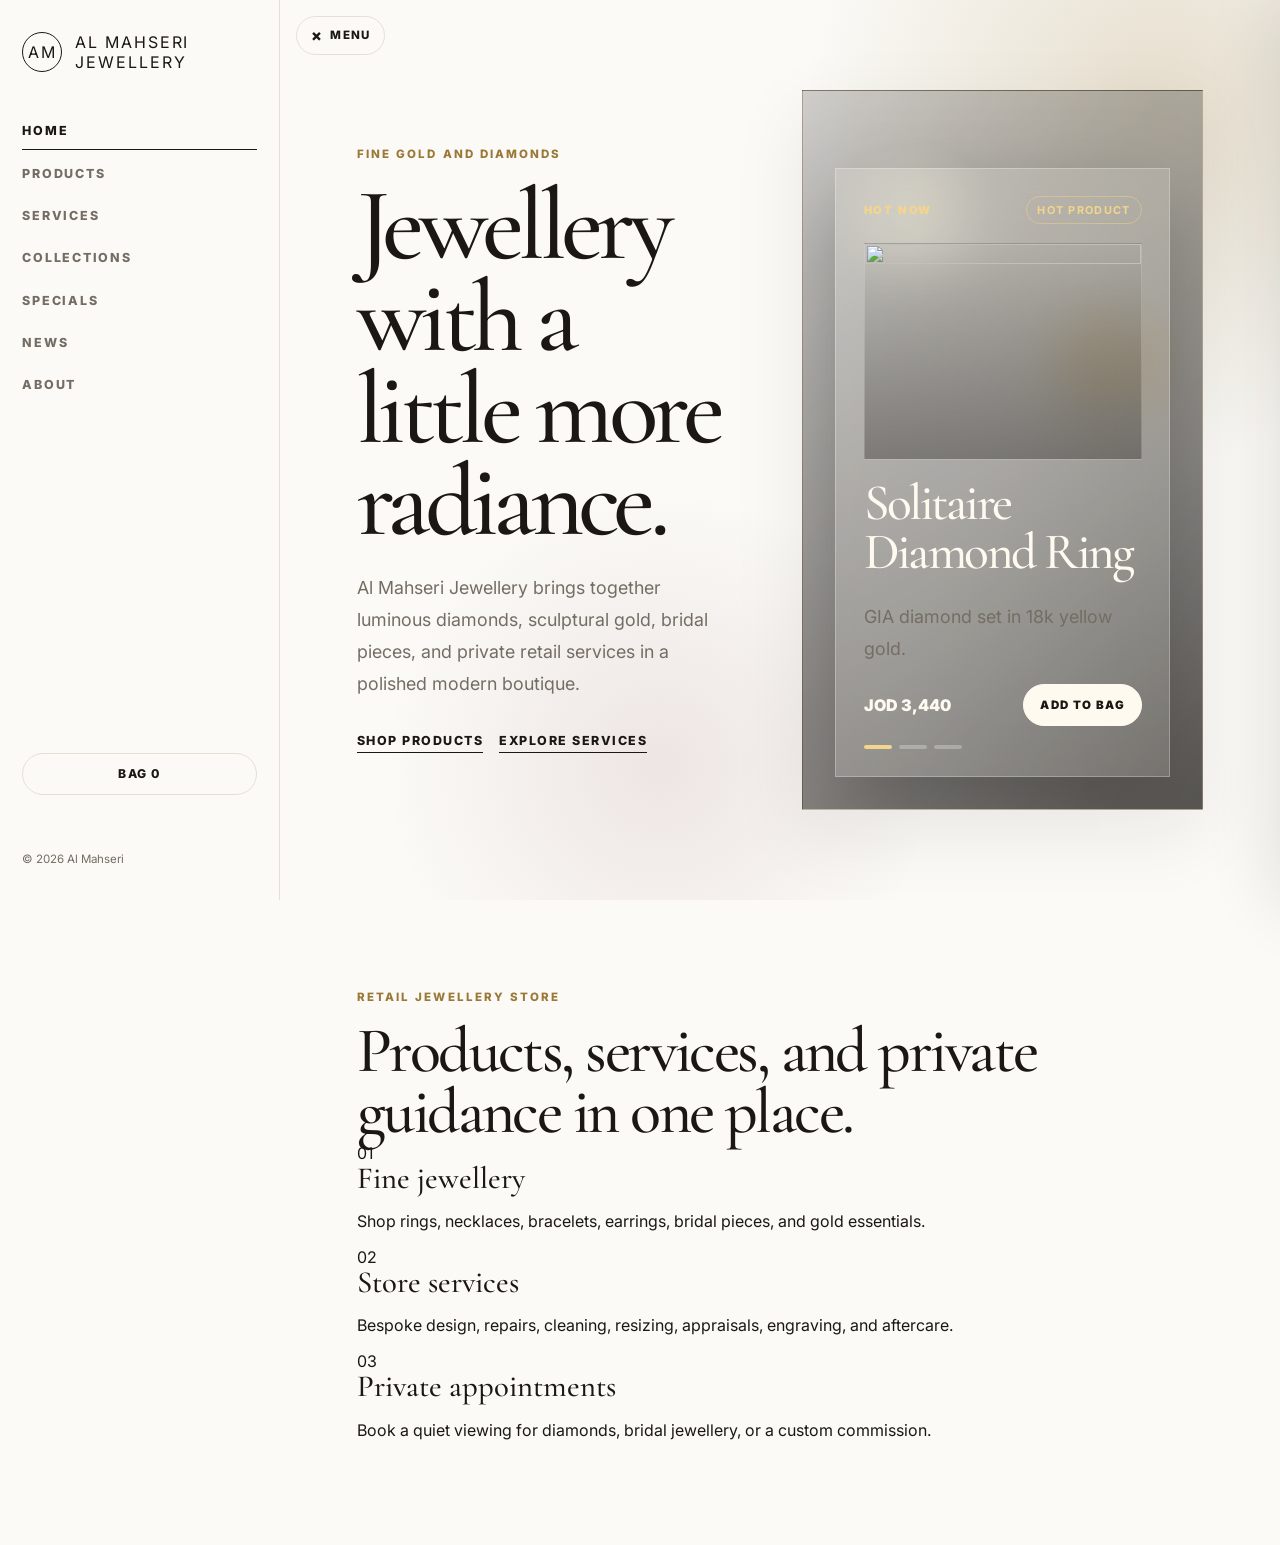
==== commit 19e253b5: "Add glamorous rotating hot products panel Co-authored-by: Malek Mohammad <MosporD@users.noreply.gith" ====
--- a/index.html
+++ b/index.html
@@ -47,20 +47,37 @@
     </aside>
 
     <main class="page-shell home-layout">
-      <section class="hero split-page">
+      <section class="hero split-page glam-hero">
         <div>
           <p class="eyebrow">Fine gold and diamonds</p>
-          <h1>Quiet luxury, made to last.</h1>
+          <h1>Jewellery with a little more radiance.</h1>
           <p>
-            Al Mahseri Jewellery is a minimalist retail jewellery house for fine gold,
-            diamonds, bridal pieces, and private jewellery services.
+            Al Mahseri Jewellery brings together luminous diamonds, sculptural gold,
+            bridal pieces, and private retail services in a polished modern boutique.
           </p>
           <div class="link-row">
             <a class="text-link" href="products.html">Shop products</a>
             <a class="text-link" href="services.html">Explore services</a>
           </div>
         </div>
-        <div class="image-panel image-ring" aria-label="Diamond ring"></div>
+        <section class="jewel-stage" aria-label="Rotating hot products">
+          <article class="hot-product-panel" data-hot-product-panel>
+            <div class="hot-label">
+              <span data-hot-product-kicker></span>
+              <strong>Hot Product</strong>
+            </div>
+            <img src="" alt="" data-hot-product-image />
+            <div class="hot-copy">
+              <h2 data-hot-product-name></h2>
+              <p data-hot-product-detail></p>
+            </div>
+            <div class="hot-meta">
+              <strong class="hot-price" data-hot-product-price></strong>
+              <button class="hot-add" type="button" data-hot-product-add>Add to bag</button>
+            </div>
+            <div class="hot-dots" aria-label="Hot product selector" data-hot-product-dots></div>
+          </article>
+        </section>
       </section>
 
       <section class="content-section">
--- a/styles.css
+++ b/styles.css
@@ -229,6 +229,9 @@
 }
 
 .hero.split-page {
+  background:
+    radial-gradient(circle at 88% 12%, rgba(154, 121, 55, 0.22), transparent 30%),
+    radial-gradient(circle at 38% 85%, rgba(114, 43, 49, 0.1), transparent 28%);
   display: grid;
   gap: clamp(2rem, 6vw, 5rem);
   grid-template-columns: minmax(0, 0.92fr) minmax(280px, 1fr);
@@ -254,6 +257,30 @@
   flex-wrap: wrap;
   gap: 1rem;
   margin-top: 2rem;
+}
+
+.hero-kicker {
+  align-items: center;
+  border-top: 1px solid rgba(154, 121, 55, 0.28);
+  color: var(--muted);
+  display: flex;
+  flex-wrap: wrap;
+  gap: 0.7rem 1.1rem;
+  margin-top: 2.4rem;
+  padding-top: 1.1rem;
+}
+
+.hero-kicker span {
+  color: var(--gold);
+  font-size: 0.72rem;
+  font-weight: 900;
+  letter-spacing: 0.14em;
+  text-transform: uppercase;
+}
+
+.hero-kicker p {
+  font-size: 0.92rem;
+  margin: 0;
 }
 
 .text-link {
@@ -269,6 +296,132 @@
 .image-panel {
   background: var(--soft) center/cover;
   min-height: 560px;
+}
+
+.jewel-stage {
+  align-self: stretch;
+  background:
+    linear-gradient(145deg, rgba(27, 24, 20, 0.2), rgba(27, 24, 20, 0.72)),
+    url("https://images.unsplash.com/photo-1611591437281-460bfbe1220a?auto=format&fit=crop&w=1200&q=80") center/cover;
+  border: 1px solid rgba(154, 121, 55, 0.22);
+  box-shadow: var(--shadow);
+  color: var(--paper);
+  display: grid;
+  min-height: 640px;
+  overflow: hidden;
+  padding: clamp(1.2rem, 3vw, 2rem);
+  position: relative;
+}
+
+.jewel-stage::before {
+  background:
+    radial-gradient(circle at 28% 18%, rgba(255, 248, 222, 0.5), transparent 12%),
+    radial-gradient(circle at 76% 38%, rgba(154, 121, 55, 0.46), transparent 15%),
+    linear-gradient(120deg, transparent, rgba(255, 255, 255, 0.13), transparent);
+  content: "";
+  inset: 0;
+  opacity: 0.8;
+  pointer-events: none;
+  position: absolute;
+}
+
+.hot-product-panel {
+  align-self: end;
+  background: rgba(251, 250, 247, 0.12);
+  backdrop-filter: blur(22px);
+  border: 1px solid rgba(251, 250, 247, 0.28);
+  box-shadow: 0 30px 80px rgba(0, 0, 0, 0.26);
+  display: grid;
+  gap: 1.2rem;
+  max-width: 460px;
+  padding: clamp(1.1rem, 3vw, 1.7rem);
+  position: relative;
+  z-index: 1;
+}
+
+.hot-label {
+  align-items: center;
+  display: flex;
+  justify-content: space-between;
+}
+
+.hot-label span {
+  color: #f3d58b;
+  font-size: 0.7rem;
+  font-weight: 900;
+  letter-spacing: 0.16em;
+  text-transform: uppercase;
+}
+
+.hot-label strong {
+  border: 1px solid rgba(243, 213, 139, 0.45);
+  border-radius: 999px;
+  color: #f3d58b;
+  font-size: 0.68rem;
+  letter-spacing: 0.12em;
+  padding: 0.35rem 0.65rem;
+  text-transform: uppercase;
+}
+
+.hot-product-panel img {
+  aspect-ratio: 1.28 / 1;
+  border: 1px solid rgba(251, 250, 247, 0.18);
+  object-fit: cover;
+  width: 100%;
+}
+
+.hot-copy h2 {
+  color: #fffaf0;
+  font-size: clamp(2.1rem, 4vw, 3.8rem);
+  letter-spacing: -0.05em;
+}
+
+.hot-copy p {
+  color: rgba(251, 250, 247, 0.78);
+  line-height: 1.7;
+  margin: 0.8rem 0 0;
+}
+
+.hot-meta {
+  align-items: center;
+  display: flex;
+  gap: 1rem;
+  justify-content: space-between;
+}
+
+.hot-price {
+  color: #fffaf0;
+  font-weight: 900;
+}
+
+.hot-add {
+  background: #fffaf0;
+  border: 1px solid #fffaf0;
+  border-radius: 999px;
+  color: var(--ink);
+  font-size: 0.72rem;
+  font-weight: 900;
+  letter-spacing: 0.12em;
+  padding: 0.8rem 1rem;
+  text-transform: uppercase;
+}
+
+.hot-dots {
+  display: flex;
+  gap: 0.45rem;
+}
+
+.hot-dots button {
+  background: rgba(251, 250, 247, 0.28);
+  border: 0;
+  border-radius: 999px;
+  height: 4px;
+  padding: 0;
+  width: 28px;
+}
+
+.hot-dots button.active {
+  background: #f3d58b;
 }
 
 .image-ring {
@@ -856,6 +1009,14 @@
     min-height: 320px;
   }
 
+  .jewel-stage {
+    min-height: 520px;
+  }
+
+  .hot-product-panel {
+    margin: 1rem;
+  }
+
   .shop-controls {
     align-items: flex-start;
     flex-direction: column;
